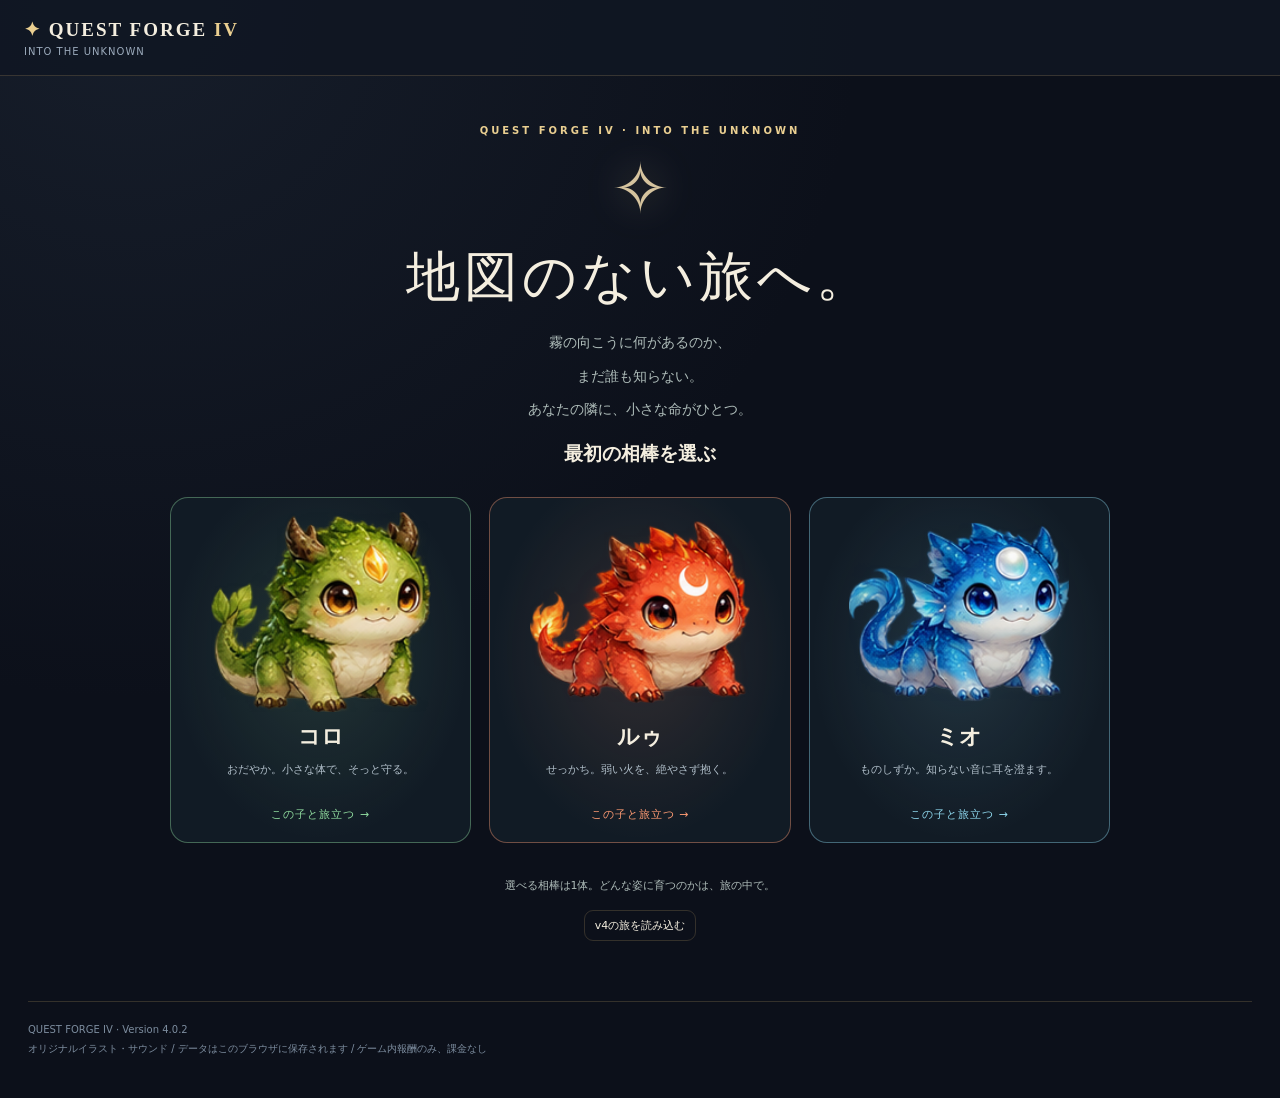
==== docs/index.html @ 68863f5b "Limit enemy attacks to task timeouts and clarify battle rule" ====
<!doctype html><html lang="ja"><head><meta charset="utf-8"><meta name="viewport" content="width=device-width,initial-scale=1"><meta name="description" content="現実の5分を冒険に変える。仲間を育て、課題達成で攻撃し、ダンジョンを攻略する集中RPG。"><title>QUEST FORGE IV｜5分を、冒険に。</title><link rel="stylesheet" href="style.css?v=98ced094277d"></head><body><header><div class="brand"><em>✦</em> QUEST FORGE <em>IV</em><span class="version">INTO THE UNKNOWN</span></div><div class="wallet" id="wallet" aria-label="所持品"></div></header><main><div class="topbar"><nav id="nav" aria-label="メインメニュー"></nav><div id="sound" class="sound"></div></div><div id="app"></div><footer>QUEST FORGE IV · Version 4.0.2<br>オリジナルイラスト・サウンド / データはこのブラウザに保存されます / ゲーム内報酬のみ、課金なし</footer></main><div class="toast" id="toast" role="status" hidden></div><script>const ASSETS={"collection0": "assets/collection-a-alpha.png", "collection1": "assets/collection-b-alpha.png", "sheets": {"forest-guardian.png": {"url": "assets/forest-guardian.png", "width": 1536, "height": 1024}, "world-rooms.png": {"url": "assets/world-rooms.png", "width": 1536, "height": 1024}, "glacier-guardian.png": {"url": "assets/glacier-guardian.png", "width": 1536, "height": 1024}, "collection-b-alpha.png": {"url": "assets/collection-b-alpha.png", "width": 1254, "height": 1254}, "rare-0.png": {"url": "assets/rare-0.png", "width": 1086, "height": 1448}, "rare-1.png": {"url": "assets/rare-1.png", "width": 1086, "height": 1448}, "elite-1.png": {"url": "assets/elite-1.png", "width": 1086, "height": 1448}, "elite-0.png": {"url": "assets/elite-0.png", "width": 1086, "height": 1448}, "dungeon-backgrounds.png": {"url": "assets/dungeon-backgrounds.png", "width": 2048, "height": 768}, "collection-a-alpha.png": {"url": "assets/collection-a-alpha.png", "width": 1254, "height": 1254}, "collection-a.png": {"url": "assets/collection-a.png", "width": 1254, "height": 1254}, "collection-b.png": {"url": "assets/collection-b.png", "width": 1254, "height": 1254}, "common-0.png": {"url": "assets/common-0.png", "width": 1086, "height": 1448}, "common-1.png": {"url": "assets/common-1.png", "width": 1086, "height": 1448}, "common-2.png": {"url": "assets/common-2.png", "width": 1086, "height": 1448}, "companions.png": {"url": "assets/companions.png", "width": 1619, "height": 972}, "volcano-guardian.png": {"url": "assets/volcano-guardian.png", "width": 1536, "height": 1024}}};</script><script src="catalog.js?v=970878e5e327"></script><script src="engine.js?v=ce1009db366e"></script><script src="art.js?v=782ce0d9a238"></script><script src="sound.js?v=49ab6289c2ab"></script><script src="app.js?v=afa69328df6d"></script></body></html>
---- docs/style.css ----
:root{--bg:#0c101a;--panel:#171e2b;--line:#c5a56b38;--gold:#eacf91;--muted:#9baabb;--text:#f4eedf;--teal:#a7d7c8;--danger:#f3978b}*{box-sizing:border-box}body{margin:0;background:radial-gradient(ellipse at 10% 0,#26324366,transparent 45%),#0c101a;color:var(--text);font-family:system-ui,-apple-system,'Hiragino Kaku Gothic ProN',sans-serif;font-size:14px}button,input,select{font:inherit}button{cursor:pointer;color:inherit;border:1px solid var(--line);background:#1b2534;padding:11px 16px;border-radius:9px;transition:background .15s,transform .15s}button:hover:not(:disabled){background:#303c4e;transform:translateY(-1px)}button:focus-visible,input:focus-visible{outline:2px solid var(--gold);outline-offset:3px}button:disabled{cursor:not-allowed;opacity:.4}a{color:var(--gold)}header{padding:18px max(24px,calc((100vw - 1280px)/2));border-bottom:1px solid var(--line);display:flex;justify-content:space-between;gap:16px;align-items:center;background:#101623e8}.brand{font-family:Georgia,serif;letter-spacing:2px;font-size:21px;font-weight:bold;white-space:nowrap}.brand em{font-style:normal;color:var(--gold)}.version{font:10px system-ui;color:var(--muted);letter-spacing:1px;display:block;margin-top:5px}.wallet{display:flex;gap:16px;font-size:12px;flex-wrap:wrap}.wallet b{color:var(--gold);font-size:17px;margin-left:5px}main{max-width:1280px;margin:auto;padding:25px 28px 40px}.topbar{display:flex;justify-content:space-between;gap:12px;align-items:center;margin-bottom:26px}nav{display:flex;gap:6px}nav button{background:transparent;border-color:transparent;font-size:13px;padding:10px 15px}.active-tab{color:var(--gold);background:#d8b57015;border-color:var(--line)}.sound{display:flex;gap:12px;align-items:center;font-size:11px;color:var(--muted);flex-wrap:wrap}.sound label{display:flex;gap:4px;align-items:center}.sound input{accent-color:var(--gold)}.sound button{padding:6px 9px;font-size:11px}.eyebrow{color:var(--gold);font-size:10px;letter-spacing:3px;font-weight:600;text-transform:uppercase}h1{font-family:Georgia,'Hiragino Mincho ProN',serif;font-size:38px;line-height:1.3;margin:10px 0 14px;letter-spacing:1px}h2{font-size:19px;margin:0 0 14px}h3{font-size:15px;margin:8px 0}p{line-height:1.85;color:var(--muted)}.lead{margin-bottom:28px}.grid{display:grid;grid-template-columns:minmax(0,1.3fr) minmax(320px,1fr);gap:24px}.panel{padding:24px;border:1px solid var(--line);background:linear-gradient(135deg,#1b2432dd,#111925);border-radius:14px;box-shadow:0 12px 35px #0002}.row{display:flex;justify-content:space-between;align-items:center;gap:10px}.small{font-size:11px;color:var(--muted);line-height:1.8}.primary{background:linear-gradient(160deg,#f7e0a6,#be9453);color:#302316;font-weight:700;border:1px solid #f9dfa1;box-shadow:0 3px 0 #72532d}.primary:hover:not(:disabled){background:linear-gradient(160deg,#fff0c5,#cba35f)}.wide{width:100%}.subtle{background:transparent;font-size:11px;padding:7px 10px}.section{margin-top:22px}.tag{display:inline-block;color:var(--gold);font-size:10px;border:1px solid #d1b16f66;padding:4px 7px;border-radius:5px}.dungeon-card{height:190px;text-align:left;position:relative;overflow:hidden;background:#132825;border:1px solid var(--line);border-radius:10px;margin-bottom:10px;display:block;width:100%;padding:0}.dungeon-card .backdrop{position:absolute;inset:0;background-size:cover;background-position:50% 52%;transition:transform .5s}.dungeon-card:hover .backdrop{transform:scale(1.04)}.dungeon-card:after{content:'';position:absolute;inset:0;background:linear-gradient(90deg,#091321eb,transparent 95%)}.dungeon-card .details{position:relative;z-index:1;padding:20px;display:block}.dungeon-card strong{display:block;font-family:Georgia,'Hiragino Mincho ProN',serif;font-size:26px;letter-spacing:2px;margin:10px 0}.dungeon-card.selected{border:1px solid var(--gold);box-shadow:0 0 0 2px #ddbd6930}.dungeon-card.locked .backdrop{filter:grayscale(.9);opacity:.5}.task-list{display:grid;gap:8px}.task-row{display:flex;align-items:center;gap:10px}.task-row .num{font-size:12px;color:var(--gold);width:26px;font-variant-numeric:tabular-nums}.task-row.done{opacity:.5}.task-row.next .num{font-weight:bold}.task-row input{width:100%;border:1px solid #4a566343;background:#0e1622;color:var(--text);padding:11px;border-radius:7px;font-size:12px}.task-row input:focus{outline:1px solid var(--gold)}.task-row.next input{border-color:#eacf9177}.progress-track{display:flex;gap:4px;margin:14px 0}.progress-track i{height:4px;background:#273344;flex:1;border-radius:4px}.progress-track .past{background:var(--gold)}.progress-track .current{background:#b9e5d4}.team-cards{display:grid;grid-template-columns:repeat(3,minmax(0,1fr));gap:9px}.creature-card{position:relative;overflow:hidden;background:radial-gradient(ellipse at 50% 20%,var(--c,#b7d4c4) -130%,#15202e 75%);border:1px solid var(--line);padding:10px;border-radius:10px;text-align:center;min-width:0}.creature-card.evolved{border-color:#eacf9199;box-shadow:inset 0 0 22px #eacf9115}.creature-card svg{width:100%;height:105px;filter:drop-shadow(0 7px 5px #0006)}.creature-card b{display:block;font-size:11px}.creature-card .stars{font-size:9px;letter-spacing:2px;color:var(--gold);margin:5px 0}.creature-card .small{font-size:10px}.creature-card .element{position:absolute;top:7px;left:7px;color:var(--c);font-size:10px}.creature-card .level{position:absolute;right:7px;top:7px;font-size:10px;color:var(--gold)}.creature-card.leader:after{content:'LEADER';position:absolute;bottom:0;left:0;right:0;color:#192119;background:var(--gold);font-size:8px;letter-spacing:2px}.creature-card.leader{padding-bottom:21px}.team-grid{display:grid;grid-template-columns:repeat(3,1fr);gap:16px}.team-grid .creature-card svg{height:160px}.team-grid button{font-size:11px;padding:8px}.team-grid .actions{display:flex;justify-content:center;gap:6px;flex-wrap:wrap;margin-top:12px}.bar{height:9px;background:#080f1b;border-radius:10px;overflow:hidden;margin-top:8px}.fill{height:100%;background:linear-gradient(90deg,#8cbda9,#d8edbd);transition:width .5s}.fill.enemy{background:linear-gradient(90deg,#d18173,#f2be9b)}.fill.gold{background:linear-gradient(90deg,#b88c4e,#f6dda1)}.arena{position:relative;min-height:440px;background:#11232b;border:1px solid var(--line);border-radius:14px;overflow:hidden}.battle-image{position:absolute;inset:0;background-size:cover;background-position:center;animation:breathe 7s ease-in-out infinite alternate;transform:scale(1.02)}.arena:after{content:'';pointer-events:none;position:absolute;inset:0;background:linear-gradient(#09111bd9,transparent 35%,transparent 65%,#0a111dec)}.enemy-hud{position:absolute;left:23px;right:23px;top:22px;z-index:1;text-shadow:0 2px 5px black}.enemy-hud .name{font-size:20px;font-family:Georgia,'Hiragino Mincho ProN',serif;letter-spacing:1px}.floor-tag{position:absolute;bottom:18px;left:23px;z-index:2;letter-spacing:3px;color:var(--gold);font-size:11px}.fireflies{position:absolute;inset:20% 0;z-index:1;pointer-events:none;background:radial-gradient(circle at 25% 50%,#ffeab6bb 0 2px,transparent 3px),radial-gradient(circle at 70% 20%,#d7f5d688 0 2px,transparent 3px),radial-gradient(circle at 80% 80%,#f2dc9d88 0 1px,transparent 2px);animation:drift 6s ease-in-out infinite alternate}.hp-box{margin:16px 0}.skills{display:grid;grid-template-columns:repeat(3,1fr);gap:9px;margin-top:15px}.skill-btn{padding:10px 6px;font-size:10px;line-height:1.8}.skill-btn.armed{border-color:var(--gold);background:#e4bd5822;box-shadow:0 0 14px #e4bd5812}.task-panel{text-align:center;display:flex;flex-direction:column;justify-content:center;min-height:440px}.task-title{font-size:23px;font-weight:bold;color:var(--text);min-height:72px;line-height:1.6;overflow-wrap:anywhere}.timer{font:64px Georgia,serif;font-variant-numeric:tabular-nums;letter-spacing:2px;margin:17px 0 8px;color:#fff1cb}.timer.urgent{color:var(--danger)}.damage-preview{color:var(--gold);font-size:24px;font-family:Georgia,serif}.log{font-size:11px;color:var(--muted);line-height:2;max-height:140px;overflow:auto}.battle-top{margin-bottom:20px}.status-note{color:var(--teal);font-size:12px;min-height:22px;line-height:1.8}.result{max-width:750px;margin:20px auto;text-align:center}.result-icon{font-size:80px;color:var(--gold);margin:25px}.loot-grid{display:flex;gap:10px;justify-content:center;flex-wrap:wrap;margin:24px 0}.loot{background:#0f1724;border:1px solid var(--line);padding:15px 22px;border-radius:10px;font-size:12px}.loot b{display:block;color:var(--gold);font-size:24px;margin-bottom:6px}.gacha{max-width:760px;margin:auto;text-align:center}.summon-orb{height:190px;display:grid;place-items:center;position:relative;margin:25px}.summon-orb .orb{font-size:100px;color:var(--gold);filter:drop-shadow(0 0 35px #e2bb6388);animation:float 3s ease-in-out infinite}.summon-orb:before{content:'';position:absolute;width:180px;height:180px;border-radius:50%;border:1px solid #d9bd6d55;box-shadow:0 0 50px #d9bd6d19,inset 0 0 40px #d9bd6d19}.rates{display:grid;grid-template-columns:repeat(3,1fr);gap:12px;margin-top:24px}.rate{background:#101827;padding:15px;border:1px solid var(--line);border-radius:9px}.rate b{display:block;color:var(--gold);font-size:22px}.toast{position:fixed;bottom:25px;left:50%;transform:translateX(-50%);max-width:90%;padding:13px 21px;background:#e9d19b;color:#282214;border-radius:10px;z-index:1001;box-shadow:0 10px 40px #0006;font-size:12px}.overlay{position:fixed;inset:0;z-index:100;background:#050a13b8;display:grid;place-items:center;padding:20px;backdrop-filter:blur(6px)}.cutin{max-width:680px;width:100%;text-align:center;position:relative}.cutin .hit{font:700 clamp(34px,7vw,70px) Georgia,serif;color:var(--gold);text-shadow:0 0 40px #ffce5f66}.cutin .portrait{width:170px;margin:auto;animation:arrival .3s ease-out}.cutin .portrait svg{width:100%;height:150px}.cutin .caption{color:var(--gold);letter-spacing:4px;font-size:12px}.cutin .flash{animation:arrival .25s ease-out}.cutin .shards{position:absolute;inset:-100px;pointer-events:none;background:repeating-conic-gradient(from 15deg,transparent 0 12deg,#d9b16c08 12deg 14deg,transparent 14deg 24deg);animation:spin 12s linear infinite;z-index:-1}.cutin .skip{margin-top:25px;font-size:11px}.modal{padding:30px;max-width:760px;width:100%;max-height:90vh;overflow:auto;background:#182232;border:1px solid var(--line);border-radius:14px}.modal .creature-card{max-width:250px;margin:15px auto}.modal .creature-card svg{height:190px}.modal textarea{width:100%;height:180px;background:#0d1622;color:#e1e5e6;border:1px solid var(--line);margin:15px 0;padding:12px}.help-grid{display:grid;grid-template-columns:1fr 1fr;gap:18px}.export-area{margin-top:26px;padding-top:20px;border-top:1px solid var(--line)}footer{border-top:1px solid var(--line);margin-top:35px;padding-top:18px;color:#7d8d9f;font-size:10px;line-height:1.9}.danger-outline{box-shadow:inset 0 0 45px #d6605830}.battle-layout{align-items:start}.task-count{font-size:12px;color:var(--muted)}@keyframes breathe{to{transform:scale(1.07) translateY(-3px)}}@keyframes float{50%{transform:translateY(-12px)}}@keyframes drift{to{transform:translateY(-25px);opacity:.4}}@keyframes arrival{from{opacity:0;transform:scale(.8) translateY(12px)}to{opacity:1;transform:scale(1)}}@keyframes spin{to{transform:rotate(360deg)}}@media(min-width:1000px){.arena{min-height:440px}.battle-layout{grid-template-columns:1.45fr 1fr}}@media(max-width:900px){.grid{grid-template-columns:1fr}.topbar{align-items:flex-start;flex-direction:column}.team-grid{grid-template-columns:repeat(2,1fr)}.arena{min-height:360px}.task-panel{min-height:350px}}@media(max-width:520px){header{padding:16px;align-items:flex-start}.brand{font-size:16px}.wallet{gap:8px;font-size:9px;justify-content:flex-end}.wallet b{font-size:14px}.version{font-size:8px}main{padding:18px 14px}h1{font-size:29px}nav{width:100%;gap:0}nav button{padding:9px 11px;font-size:12px}.panel{padding:18px}.creature-card{padding:8px}.creature-card svg{height:85px}.arena{min-height:300px}.enemy-hud .name{font-size:17px}.team-grid{gap:10px}.team-grid .creature-card svg{height:120px}.timer{font-size:60px}.help-grid{grid-template-columns:1fr}.rates{gap:6px}.rate{padding:10px}.skill-btn{font-size:9px}.sound{gap:10px}.dungeon-card{height:160px}}@media(prefers-reduced-motion:reduce){*,*:before,*:after{animation:none!important;transition:none!important}}
/* Chapter III: illustrated collection and dedicated vertical battle screen */
.monster-art{display:block;width:100%;aspect-ratio:1;background-size:600% 600%;background-repeat:no-repeat;flex-shrink:0;border-radius:6px}.portrait-button{padding:0;background:none!important;border:0;width:100%;text-align:inherit;min-width:0}.creature-card .monster-art{margin:6px auto 3px;max-width:210px}.creature-card{background:linear-gradient(155deg,#1e2a3b,#101827);border:1px solid #846b424d}.home-team{grid-template-columns:repeat(5,minmax(0,1fr));gap:6px}.home-team .creature-card{padding:5px}.home-team .creature-card b{font-size:9px;min-height:24px}.home-team .creature-card .small{font-size:8px}.home-team .element,.home-team .level{font-size:8px;position:static;display:inline-block}.home-team .monster-art{margin-top:0}.gift-banner{margin:20px 0;padding:15px 18px;background:linear-gradient(100deg,#e7c07133,#4d365a44);border:1px solid #e7c07166;border-radius:10px;color:#f2d9a1;font-size:12px}.region-select{display:flex;gap:5px;flex-wrap:wrap}.region-select button{font-size:11px;padding:7px 10px}.chosen{border-color:var(--gold)!important;background:#d6b26425!important;color:var(--gold)}.region-banner{position:relative;height:150px;border-radius:10px;overflow:hidden;margin-top:16px;display:flex;align-items:flex-end;padding:18px;isolation:isolate}.region-banner>div:not(.scene-background){position:relative;z-index:1}.region-banner:after{content:'';position:absolute;inset:0;background:linear-gradient(transparent,#061020dc);z-index:0}.scene-background{position:absolute;inset:0;background-image:var(--dungeon-image);background-size:auto 300%;background-position:50% calc(var(--scene)*50%);background-repeat:no-repeat}.region-banner h2{font-size:25px;margin-top:8px}.box-grid{display:grid;grid-template-columns:repeat(4,minmax(0,1fr));gap:16px}.box-card{padding:10px;border:1px solid var(--line);border-radius:12px;background:#141e2d;text-align:center}.box-card.not-owned{opacity:.65}.box-card .actions{display:flex;gap:6px;justify-content:center;margin-top:10px}.box-card .actions button{font-size:10px;padding:7px 9px}.xp-track{height:4px;background:#29394b;border-radius:4px;margin:10px 0 4px;overflow:hidden}.xp-track i{height:100%;display:block;background:#9be3cf}.stat-three{display:flex;justify-content:center;gap:12px;margin:18px 0}.stat-three span{color:var(--muted);font-size:11px;text-align:center;background:#0e1724;border-radius:8px;padding:10px;flex:1}.stat-three b{display:block;color:var(--gold);font-size:20px;margin-top:5px}.evo-tree{display:grid;grid-template-columns:repeat(3,minmax(0,1fr));gap:8px}.evo-tree button{padding:5px;min-width:0;border-color:var(--line);background:#101827}.evo-tree span:not(.monster-art),.evo-tree small{display:block;font-size:10px;line-height:1.6;margin:6px}.evo-tree small{font-size:9px;color:var(--muted)}.material-grid{display:grid;grid-template-columns:repeat(3,1fr);gap:12px}.material-chip{display:flex;align-items:center;gap:12px;padding:14px;text-align:left;background:#162232}.material-chip>b{font-size:30px;text-shadow:0 0 14px currentColor}.material-chip span{font-size:12px}.material-chip small{display:block;color:var(--muted);margin-top:6px}.material-chip.missing{border-color:#d07a6f66}.material-chip.missing small{color:#f3b7a4}.material-recipe{display:flex;gap:8px;flex-wrap:wrap}.material-recipe .material-chip{padding:10px}.material-recipe .material-chip>b{font-size:22px}.evo-target{display:flex;align-items:center;gap:14px;width:100%;text-align:left;margin-bottom:9px}.evo-target .monster-art{width:65px}.evo-target span:not(.monster-art){font-size:12px}.evo-target small{display:block;color:var(--muted);margin-top:5px;line-height:1.6}.evolution-comparison{display:grid;grid-template-columns:1fr 25px 1fr;align-items:center;gap:5px}.evolution-comparison small{display:block;text-align:center;color:var(--gold)}.reward-eggs{display:grid;grid-template-columns:repeat(3,1fr);gap:8px;margin:20px 0}.reward-eggs>button{padding:0;background:none;border:0}.reward-eggs>button>small{color:var(--gold)}.summon-showcase{display:grid;grid-template-columns:repeat(3,1fr);margin:20px 0}.summon-showcase small{font-size:10px;color:var(--gold)}.gacha-list{display:grid;grid-template-columns:1fr 1fr;gap:8px;text-align:left}.gacha-list button{display:flex;align-items:center;gap:9px;min-width:0;padding:8px}.gacha-list .monster-art{width:64px}.gacha-list span:not(.monster-art){font-size:11px}.gacha-list small{display:block;color:var(--muted);margin-top:5px}.summon-orb.gold{filter:drop-shadow(0 0 30px gold)}.summon-orb.rainbow{filter:drop-shadow(0 0 25px #b5a4ff) drop-shadow(0 0 35px #ffe9ae)}.cutin .creature-card .monster-art{max-width:200px}
.in-dungeon{background:#070a0f;overflow:hidden}.in-dungeon header,.in-dungeon .topbar,.in-dungeon footer{display:none}.in-dungeon main{padding:0;max-width:560px;height:100dvh;margin:auto}.dungeon-screen{height:100dvh;min-height:560px;display:grid;grid-template-rows:36px minmax(180px,1fr) 90px 32px 220px;background:#101827;box-shadow:0 0 80px #0008;overflow:hidden}.dungeon-top{display:flex;justify-content:space-between;align-items:center;gap:10px;padding:3px 12px;background:linear-gradient(#453622,#211b17);border-bottom:2px solid #9e804c;color:#f4d897;font-size:11px;letter-spacing:.5px}.dungeon-top button{padding:3px 8px;border:0;background:none;font-size:17px}.dungeon-top b{font-size:10px;white-space:nowrap}.enemy-scene{position:relative;overflow:hidden;isolation:isolate;background:#0d1921}.enemy-scene:after{content:'';position:absolute;inset:0;background:linear-gradient(#06111bc9,transparent 35%,transparent 70%,#07101aca);pointer-events:none;z-index:1}.enemy-scene .scene-background{filter:brightness(.72)}.enemy-info{position:absolute;top:10px;left:14px;right:14px;z-index:3;text-shadow:0 2px 5px #000}.enemy-info>span{font-size:13px;font-weight:bold;display:flex;justify-content:space-between;align-items:center}.enemy-info small{font-size:9px;color:#e5d8c2}.enemy-info>small{display:block;text-align:right;margin-top:3px}.enemy-hp{height:6px;background:#0a1018;border:1px solid #c79e6766;border-radius:10px;overflow:hidden;margin-top:6px}.enemy-hp i{height:100%;background:linear-gradient(90deg,#d78986,#ffd09c);display:block;transition:width .25s}.enemy-sprite{position:absolute;inset:32px 0 24px;display:flex;align-items:center;justify-content:center;z-index:2;pointer-events:none;animation:monster-breathe 3s ease-in-out infinite}.enemy-sprite .monster-art{height:100%;width:auto;max-height:350px;aspect-ratio:1;mix-blend-mode:screen;filter:drop-shadow(0 9px 5px #0006);border-radius:0}.enemy-turn{position:absolute;bottom:8px;left:14px;right:14px;color:#f0d3a0;font-size:10px;z-index:3;display:flex;align-items:center;gap:7px;text-shadow:0 2px 5px #000}.enemy-turn strong{font-size:18px;color:#fff1c8}.enemy-turn span{margin-left:auto;color:#edb0a0}.battle-party{display:grid;grid-template-columns:repeat(5,minmax(0,1fr));gap:4px;background:linear-gradient(#544328,#27221b);padding:4px 6px;border-top:2px solid #b49860;border-bottom:1px solid #b49860}.party-slot{position:relative;padding:0;overflow:hidden;border:1px solid var(--c,#786b5a);border-radius:4px;background:#101827;min-width:0;display:flex;align-items:center;justify-content:center}.party-slot .monster-art{height:100%;width:100%;max-height:86px}.party-slot small{position:absolute;top:2px;left:3px;font-size:8px;color:var(--c);text-shadow:0 1px 3px #000;z-index:2}.party-slot>span:not(.monster-art){position:absolute;bottom:0;left:0;right:0;background:#07131cce;font-size:8px;line-height:1.7;color:#f0db9f}.party-slot.armed{box-shadow:inset 0 0 15px #fff1a9;border:2px solid #fff1a9}.party-slot:disabled{opacity:.6}.party-slot.empty{background:#171e28;color:#596371;font-size:24px}.battle-hp{display:flex;gap:7px;align-items:center;background:#171c25;padding:3px 10px}.hp-heart{font-size:22px;color:#f29cb9;filter:drop-shadow(0 0 3px #d676a388)}.party-hp-track{height:21px;position:relative;border:1px solid #cc8fa4;border-radius:10px;background:#1f1222;flex:1;overflow:hidden}.party-hp-track i{display:block;height:100%;background:linear-gradient(#f7b1ca,#b64a82);transition:width .3s}.party-hp-track span{position:absolute;inset:0;text-align:center;font-size:12px;line-height:19px;color:white;font-weight:bold;text-shadow:0 1px 3px #371029}.battle-controls{padding:10px 16px 8px;background:repeating-linear-gradient(45deg,#172638,#172638 35px,#1a2b3e 35px,#1a2b3e 70px);border-top:2px solid #8b794e;display:flex;flex-direction:column;justify-content:space-between}.quest-label{display:flex;justify-content:space-between;gap:10px;color:#ead09a;font-size:10px}.quest-label span{color:#a5b9ca;font-size:9px}.battle-task{font-size:16px;font-weight:bold;color:#fff4dc;white-space:nowrap;overflow:hidden;text-overflow:ellipsis;margin-top:4px}.timer-row{display:flex;justify-content:center;align-items:center;gap:28px}.battle-controls .timer{font-family:Georgia,serif;font-size:48px;margin:0;line-height:1.2;color:#ffe8ae}.battle-controls .timer.urgent{color:#ff9c8b}.attack-preview{font-size:9px;color:#a4bdcc;text-align:center}.attack-preview strong{display:block;font:23px Georgia,serif;color:#fff1cb;margin-top:3px}.time-track{height:4px;overflow:hidden;border-radius:3px;background:#070e16;margin-bottom:6px}.time-track i{display:block;height:100%;background:linear-gradient(90deg,#91d9c8,#f3d08b)}.complete-button{width:100%;font-size:17px;padding:10px;letter-spacing:1px;box-shadow:0 3px #77572e}.battle-note{text-align:center;font-size:9px;color:#abbed0;margin-top:6px;min-height:12px}.battle-fx{position:absolute;inset:0;z-index:5;pointer-events:none;display:flex;align-items:center;justify-content:center}.damage-pop,.total-pop{position:absolute;font:900 45px Georgia,serif;text-shadow:0 3px #35132c,0 0 22px #fddd8b88;animation:damage-rise .8s ease-out both}.damage-pop small,.total-pop small{display:block;text-align:center;font:12px system-ui;color:#fff2cc;letter-spacing:1px;white-space:nowrap}.total-pop{font-size:55px;color:#ffe79f}.projectile{position:absolute;left:50%;bottom:0;width:12px;height:90px;border-radius:50%;background:var(--c);box-shadow:0 0 20px var(--c);animation:projectile .3s ease-out forwards;transform:rotate(-12deg)}@keyframes projectile{to{transform:translate(-15px,-200px) rotate(-12deg);opacity:0}}@keyframes damage-rise{0%{opacity:0;transform:translateY(20px) scale(.7)}20%{opacity:1;transform:translateY(0) scale(1.15)}100%{opacity:.8;transform:translateY(-25px) scale(1)}}@keyframes monster-breathe{50%{transform:translateY(-4px)}}@media(min-width:700px){.dungeon-screen{grid-template-rows:40px minmax(200px,1fr) 105px 35px 240px}.battle-controls{padding:12px 24px}.battle-controls .timer{font-size:56px}.battle-task{font-size:20px}.party-slot .monster-art{max-height:100px}}@media(max-width:700px){.box-grid{grid-template-columns:repeat(2,minmax(0,1fr));gap:10px}.material-grid{grid-template-columns:1fr 1fr}.home-team{grid-template-columns:repeat(5,minmax(0,1fr))}.home-team .creature-card b{font-size:8px}.home-team .creature-card .small{display:none}.evo-tree span:not(.monster-art){font-size:8px}.stat-three b{font-size:17px}.gacha-list{grid-template-columns:1fr}.material-chip{padding:10px;gap:7px}.material-chip span{font-size:11px}.summon-showcase small{font-size:8px}}@media(max-height:650px){.dungeon-screen{grid-template-rows:32px minmax(140px,1fr) 73px 28px 192px;min-height:500px}.battle-controls .timer{font-size:40px}.battle-controls{padding:7px 12px}.battle-task{font-size:14px}.complete-button{font-size:15px;padding:8px}.party-slot .monster-art{max-height:70px}}

:root{--dungeon-image:url('assets/dungeon-backgrounds.png')}

.enemy-sprite .monster-art{mix-blend-mode:normal}
svg.monster-art{overflow:hidden;background:none!important}.creature-card svg.monster-art{height:auto;aspect-ratio:1;margin:6px auto 3px;filter:none}.party-slot svg.monster-art{height:100%;width:100%;margin:0}.enemy-sprite svg.monster-art{height:100%;width:75%;max-width:340px;aspect-ratio:auto;filter:drop-shadow(0 8px 5px #0005)}.evo-tree svg.monster-art{height:auto}.summon-showcase svg.monster-art{height:auto}.cutin .monster-art{height:220px}.evolution-comparison svg.monster-art{height:auto}
/* IV — an unwritten atlas. */
:root{--dungeon-image:url('assets/world-rooms.png')}
.scene-background{background-size:200% 400%;background-position:var(--room-x) var(--room-y)}
.brand{font-size:19px}.choosing .topbar,.choosing #wallet{display:none}.prologue{max-width:940px;text-align:center;margin:24px auto 60px}.prologue h1{font-size:clamp(32px,5vw,54px);font-weight:500;letter-spacing:4px}.prologue>p{line-height:2.4;color:#aebcb9}.sigil{font:70px Georgia;color:#d5c39e;text-shadow:0 0 40px #d5c39e77;margin:12px}.starter-grid{display:grid;grid-template-columns:repeat(3,1fr);gap:18px;margin:30px 0}.starter-card{padding:14px 8px 20px;background:radial-gradient(ellipse at 50% 45%,color-mix(in srgb,var(--c) 13%,transparent),transparent 70%),#111b25;border-color:color-mix(in srgb,var(--c) 40%,transparent);border-radius:18px}.starter-card .monster-art{height:200px;max-width:220px;margin:auto}.starter-card b{display:block;font-size:22px;margin:10px}.starter-card small{display:block;font-size:11px;color:#b1bfca;min-height:30px}.starter-card>span{display:block;font-size:11px;color:var(--c);margin-top:15px;letter-spacing:1px}.starter-card:hover{box-shadow:0 0 35px color-mix(in srgb,var(--c) 12%,transparent)}
.world-heading{display:flex;justify-content:space-between;gap:20px;align-items:center;margin:20px 0 30px}.world-heading h1{font-size:clamp(23px,3.2vw,37px);font-weight:500}.world-heading button{flex-shrink:0}.world-heading button small{margin-left:10px}.world-grid{display:grid;grid-template-columns:minmax(0,1.5fr) minmax(290px,1fr);gap:26px}.atlas{border:1px solid #61737155;border-radius:18px;overflow:hidden;background:#182328;box-shadow:0 20px 80px #0006}.map-region{height:500px;position:relative;isolation:isolate;overflow:hidden;border-bottom:1px solid #c5a56b44}.map-terrain{position:absolute;inset:0;background-image:linear-gradient(#08151bc9,#121f1e9e),var(--dungeon-image);background-size:100% 100%,200% 400%;background-position:0 0,var(--room-x) var(--room-y);filter:saturate(.65);opacity:.8;z-index:-2}.map-terrain.veiled{background-image:radial-gradient(ellipse at 15% 80%,#58696366,transparent 60%),repeating-radial-gradient(ellipse at 20% 30%,#44545511 0 2px,transparent 3px 20px);background-size:auto;background-position:0 0}.map-region:after{content:'';position:absolute;inset:0;background:radial-gradient(ellipse at 40% 60%,transparent,#0b141777);pointer-events:none;z-index:-1}.map-title{position:absolute;top:24px;left:26px;z-index:4}.map-title h2{font-size:23px;letter-spacing:3px;font-weight:500}.map-roads{position:absolute;inset:0;width:100%;height:100%;z-index:2;pointer-events:none}.map-roads path{fill:none;stroke:#aaa78a;stroke-width:.5;stroke-dasharray:1 1;opacity:.6}.map-roads .walked{stroke:#e0c489;stroke-width:.6;opacity:1;stroke-dasharray:none}.map-node{position:absolute;transform:translate(-50%,-50%);z-index:3;background:transparent!important;border:0;padding:0;overflow:visible;width:100px}.map-node:hover:not(:disabled){transform:translate(-50%,-50%) scale(1.06)}.map-node i{font-style:normal;display:flex;width:42px;height:42px;border:1px solid #b1ad8c;border-radius:50%;align-items:center;justify-content:center;margin:0 auto 7px;background:#142329;font:25px Georgia;box-shadow:0 4px 20px #0008}.map-node span{display:block;white-space:nowrap;font-size:10px;color:#e0ddca;text-shadow:0 2px 3px #000,0 0 8px #000;background:#102026b8;border-radius:5px;padding:4px 3px}.map-node.cleared i{background:#7e7351;color:#fff0bd}.map-node.frontier i{box-shadow:0 0 0 5px #dab8730a,0 0 0 10px #dab87308,0 0 30px #eacf9133;animation:frontier-pulse 3s ease-in-out infinite}.map-node.selected i{outline:2px solid #eacf91;outline-offset:4px}.map-cloud{position:absolute;inset:0;z-index:1;pointer-events:none;background:linear-gradient(to bottom,#18282e 0%,#26363cfa calc(100% - var(--opened)),#536263bb calc(115% - var(--opened)),transparent 90%);filter:blur(10px);transform:scale(1.05)}.unwritten{text-align:center;padding:45px 20px;color:#8e9c9d;font-size:12px;background:radial-gradient(ellipse at 50% 0,#40525455,transparent 80%)}.fog-symbol{font:45px Georgia;margin-bottom:12px;opacity:.35}.world-aside{align-self:start;position:sticky;top:20px}.departure h2{font-size:26px;margin:14px 0}.unknown-view{height:145px;border:1px solid #a0b4ae22;margin-top:20px;border-radius:10px;display:flex;flex-direction:column;align-items:center;justify-content:center;background:radial-gradient(ellipse,#56706c44,transparent),repeating-radial-gradient(ellipse at 30% 70%,#637a6811 0 2px,transparent 3px 18px)}.unknown-view>span{font:45px Georgia;color:#b9c8bf}.unknown-view small{font-size:10px;color:#99aaa7;margin-top:15px}.awakening-ready{color:#f4deb0;border-color:#dfbe75;background:linear-gradient(100deg,#77614266,#43324666);padding:15px;animation:frontier-pulse 4s infinite}.route-link{display:block;margin:8px 0;width:100%;text-align:left}.unseen-note{text-align:center;color:#72827f;line-height:2;font-size:12px;margin:40px}.bonded{border-color:#d6be7e88}.box-card .creature-card b{font-size:12px}.creature-card{border-radius:12px;background:radial-gradient(ellipse at 50% 70%,color-mix(in srgb,var(--c) 12%,transparent),transparent 70%),linear-gradient(150deg,#263344,#101827)}.box-card .monster-art{height:180px}.fragment{margin:28px 0;padding:25px;border-top:1px solid #d3bc7855;border-bottom:1px solid #d3bc7855;background:linear-gradient(90deg,transparent,#76624415,transparent)}.fragment>span{font-size:9px;letter-spacing:3px;color:#a2987c}.fragment p{font-family:serif;font-size:18px;letter-spacing:2px;line-height:1.9}.journal-fragment{border-bottom:1px solid var(--line);padding:20px 0}.journal-fragment small{color:#aab6b3}.journal-fragment p{font-family:serif;font-size:17px;letter-spacing:1px}.scene-atmosphere{position:absolute;inset:0;background:radial-gradient(ellipse at 50% 50%,transparent 15%,#030a1355 100%);pointer-events:none}.boss-scene .scene-atmosphere{box-shadow:inset 0 0 90px #962b3633}.enemy-hp i,.party-hp-track i{transition:width .6s cubic-bezier(.22,.61,.36,1)}.enemy-sprite{transition:opacity .4s,filter .2s}.enemy-sprite.taking-hit{animation:enemy-impact .24s!important;filter:brightness(1.8) drop-shadow(0 0 12px #fff8)}.enemy-sprite.defeated{animation:enemy-defeat .65s ease-in forwards!important}.actor-strike{animation:actor-strike .45s ease-out!important;box-shadow:0 0 25px var(--c);z-index:5}.element-burst{position:absolute;inset:0;background:radial-gradient(ellipse at center,color-mix(in srgb,var(--c) 40%,transparent),transparent 60%);animation:burst-light .5s forwards}.screen-hurt{animation:screen-hurt .45s!important}.drawn-egg{display:block;width:65px;height:83px;margin:auto;border-radius:50% 50% 46% 46% / 60% 60% 40% 40%;background:radial-gradient(circle at 30% 25%,#fff 0,#dce4ec 15%,#8f9eb4 55%,#394357 100%);box-shadow:inset -8px -10px 15px #0005,0 12px 28px #0006;position:relative;border:1px solid #fff8}.drawn-egg:after{content:'✧';position:absolute;inset:30% 0 0;text-align:center;font:32px Georgia;color:#fff9;text-shadow:0 1px 3px #0005}.drawn-egg.gold{background:radial-gradient(circle at 30% 25%,#fffbe0,#edce73 25%,#bc812a 65%,#65410f)}.drawn-egg.rainbow{background:radial-gradient(circle at 30% 25%,#fff,transparent 45%),conic-gradient(#d399ee,#95dbf6,#b1e2bd,#ffe494,#f3a0a8,#d399ee);box-shadow:0 0 35px #d5aaff88,inset -8px -10px 15px #0003}.egg-drop{animation:egg-bounce .65s both;text-align:center}.egg-drop small{display:block;margin-top:15px;color:#eacf91;font-size:12px;white-space:nowrap}.reward-unopened{padding:20px!important;animation:reward-in .5s both;animation-delay:var(--reveal-delay)}.reward-unopened small{display:block;margin-top:12px}.reward-eggs{grid-template-columns:repeat(auto-fit,minmax(110px,1fr))}.reward-eggs .creature-card{max-width:260px;margin:auto}.sequence-v4{background:#050b12ef;z-index:200}.sequence-v4 .cutin{overflow:hidden;position:relative;max-width:650px;width:100%;padding:40px 20px;text-align:center}.sequence-v4 .caption{letter-spacing:5px;font:11px Georgia;color:#c8bb9b;position:relative;z-index:3}.sequence-v4 .flash{min-height:260px;position:relative;z-index:2}.sequence-v4 .flash h1{font-size:clamp(22px,4vw,34px);font-weight:500;letter-spacing:3px}.sequence-v4 .flash p{color:#adbbb8;line-height:2;font-size:12px}.sequence-v4 .skip{position:relative;z-index:4;margin-top:25px;font-size:10px;color:#9ca7a8}.evolution-aura{position:relative;width:min(70vw,370px);height:330px;margin:15px auto;background:radial-gradient(ellipse,#b8c99622,transparent 65%)}.evolution-aura .monster-art{height:100%;position:relative;z-index:2;filter:drop-shadow(0 0 25px #c4e2ba33)}.evolution-aura.gathering{animation:gather-light 1.8s forwards}.evolution-aura i{position:absolute;top:45%;left:10%;font:30px Georgia;color:#dfc08a;animation:orbit-material 1.7s forwards}.evolution-aura i:nth-of-type(2){left:85%;animation-delay:.2s}.evolution-aura i:nth-of-type(3){top:10%;left:50%;animation-delay:.1s}.awakening-light{width:260px;height:260px;margin:30px auto;border-radius:50%;background:#fffbe9;box-shadow:0 0 100px #eacf91;animation:awakening-flash 1s both}.revealed{animation:form-reveal 1.1s both;background:radial-gradient(ellipse,#c9ac6744,transparent 65%)}.passage-mark{font:90px Georgia;color:#d9c08a;margin:50px auto 20px;animation:form-reveal 1s}.summon-gate{position:relative;width:240px;height:240px;margin:25px auto;display:flex;align-items:center;justify-content:center}.summon-gate>span{font:90px Georgia;color:#e0c590;text-shadow:0 0 40px #d6bd8a66}.gate-ring{position:absolute;inset:10px;border:1px solid #ccb77b88;border-radius:50%;box-shadow:0 0 30px #ac986322,inset 0 0 30px #ac986322;animation:gate-turn 25s linear infinite}.gate-ring:before{content:'✧';position:absolute;top:-14px;left:45%;font-size:25px;background:#17202b}.gate-ring.inner{inset:35px;border-style:dashed;animation-direction:reverse}.summon-gate.active{animation:gather-light 1s forwards}.egg-pedestal{height:270px;position:relative;display:flex;align-items:center;justify-content:center}.egg-pedestal .drawn-egg{width:120px;height:155px;z-index:2;margin:0}.egg-rays{position:absolute;width:280px;height:280px;background:repeating-conic-gradient(#d4bf7344 0deg 5deg,transparent 5deg 30deg);border-radius:50%;filter:blur(5px);animation:gate-turn 9s linear infinite}.egg-rays.rainbow{background:repeating-conic-gradient(#d4a3eb66 0deg 5deg,transparent 5deg 15deg,#9adbc166 15deg 20deg,transparent 20deg 30deg)}.egg-shake{animation:egg-shake .3s infinite alternate}.egg-crack{height:280px;display:flex;align-items:center;justify-content:center;position:relative}.egg-crack .drawn-egg{width:120px;height:155px;animation:egg-break .6s forwards}.egg-crack b{position:absolute;font:180px Georgia;color:#fff5cc;animation:awakening-flash .6s forwards}.summon-reveal{animation:form-reveal .8s both}.summon-reveal .creature-card{max-width:300px;margin:20px auto}.summon-reveal.gold{filter:drop-shadow(0 0 25px #e7b96633)}.summon-reveal.rainbow{filter:drop-shadow(0 0 35px #d7b2ff66)}.rate-table>div{display:flex;justify-content:space-between;gap:20px;padding:8px;border-bottom:1px solid var(--line);font-size:11px}.rate-table b{font-weight:400;color:var(--gold)}.primary{background:linear-gradient(160deg,#f2dc9d,#c4a467);border-color:#e9d39b;color:#25231c;box-shadow:0 3px 0 #776343,0 0 20px #d9b96b0a}.primary:hover:not(:disabled){background:linear-gradient(160deg,#faeabd,#d9b975);box-shadow:0 3px #776343,0 0 25px #d9b96b22}.route-link small{color:var(--muted)}
@keyframes frontier-pulse{50%{filter:brightness(1.2);box-shadow:0 0 20px #d8bd6d22}}@keyframes enemy-impact{25%{transform:translateX(-10px) rotate(-2deg)}65%{transform:translateX(8px) rotate(1deg)}}@keyframes enemy-defeat{to{opacity:0;filter:brightness(3);transform:translateY(-12px) scale(.93)}}@keyframes actor-strike{35%{transform:translateY(-8px);filter:brightness(1.8)}}@keyframes burst-light{to{opacity:0;transform:scale(1.3)}}@keyframes screen-hurt{25%{transform:translateX(-6px);filter:sepia(.5)}65%{transform:translateX(6px)}}@keyframes egg-bounce{0%{transform:translateY(-100px);opacity:0}60%{transform:translateY(12px)}80%{transform:translateY(-8px)}100%{transform:translateY(0);opacity:1}}@keyframes reward-in{from{opacity:0;transform:translateY(20px)}to{opacity:1;transform:translateY(0)}}@keyframes gather-light{to{filter:brightness(2.5) drop-shadow(0 0 40px #f3eac3);transform:scale(.92)}}@keyframes orbit-material{to{left:50%;top:50%;opacity:0;transform:rotate(180deg)}}@keyframes awakening-flash{0%{opacity:0;transform:scale(.05)}30%{opacity:1}100%{opacity:0;transform:scale(4)}}@keyframes form-reveal{0%{opacity:0;transform:scale(.8);filter:brightness(3)}100%{opacity:1;transform:scale(1);filter:brightness(1)}}@keyframes gate-turn{to{transform:rotate(360deg)}}@keyframes egg-shake{to{transform:rotate(4deg) translateY(-4px)}}@keyframes egg-break{to{transform:scale(1.3);filter:brightness(5);opacity:0}}
@media(max-width:850px){.world-grid{grid-template-columns:1fr}.world-aside{position:static;display:grid;grid-template-columns:1fr 1fr;gap:16px}.world-aside>.section{margin-top:0}.world-heading{align-items:flex-start}.map-region{height:430px}.box-card .monster-art{height:150px}.starter-card .monster-art{height:160px}}
@media(max-width:550px){.brand{font-size:15px;letter-spacing:1px}header{padding:14px 16px}.wallet{gap:9px}.wallet b{font-size:14px}main{padding:18px 15px 30px}.topbar{display:block}.topbar .sound{margin-top:12px;justify-content:flex-end}.topbar nav{justify-content:space-between}.topbar nav button{padding:10px 13px;font-size:12px}.world-heading{display:block}.world-heading>button{width:100%;margin-top:10px}.world-heading h1{font-size:24px;line-height:1.6;letter-spacing:1px}.world-aside{display:block}.world-aside>.section{margin-top:18px}.map-region{height:380px}.map-title{top:20px;left:20px}.map-title h2{font-size:20px}.map-node i{width:35px;height:35px;font-size:21px}.map-node span{font-size:9px}.starter-grid{gap:7px;margin:20px 0}.starter-card{padding:8px 2px 14px;border-radius:12px}.starter-card .monster-art{height:110px}.starter-card b{font-size:18px;margin:9px 0}.starter-card small{font-size:9px;padding:0 5px;line-height:1.8;min-height:50px}.starter-card>span{font-size:9px;letter-spacing:0}.prologue{margin-top:5px}.prologue h1{font-size:28px;letter-spacing:2px}.prologue>p{font-size:12px;line-height:2}.prologue h2{font-size:17px}.sigil{font-size:50px;margin:5px}.prologue .eyebrow{font-size:8px}.departure h2{font-size:24px}.box-card .monster-art{height:135px}.evolution-aura{height:280px}.scene-background{background-size:200% 400%}.evo-tree{grid-template-columns:repeat(auto-fit,minmax(80px,1fr))}}
@media(prefers-reduced-motion:reduce){*,*:before,*:after{animation-duration:.01ms!important;animation-iteration-count:1!important;transition-duration:.01ms!important}}
.charted-lands{display:flex;gap:6px;flex-wrap:wrap;padding:14px;background:#101e24;border-bottom:1px solid #c5a56b33}.charted-lands button{font-size:10px;padding:8px 10px;background:#1a2a2c}.charted-lands small{color:#c6bc9b}.map-region .map-node.frontier{animation:reward-in .8s both}

.paused-enemy{max-width:220px;margin:24px auto}.paused-enemy .monster-art{height:170px}.paused-enemy b,.paused-enemy small{display:block;margin-top:10px}.paused-enemy small{font-size:11px;color:var(--muted)}
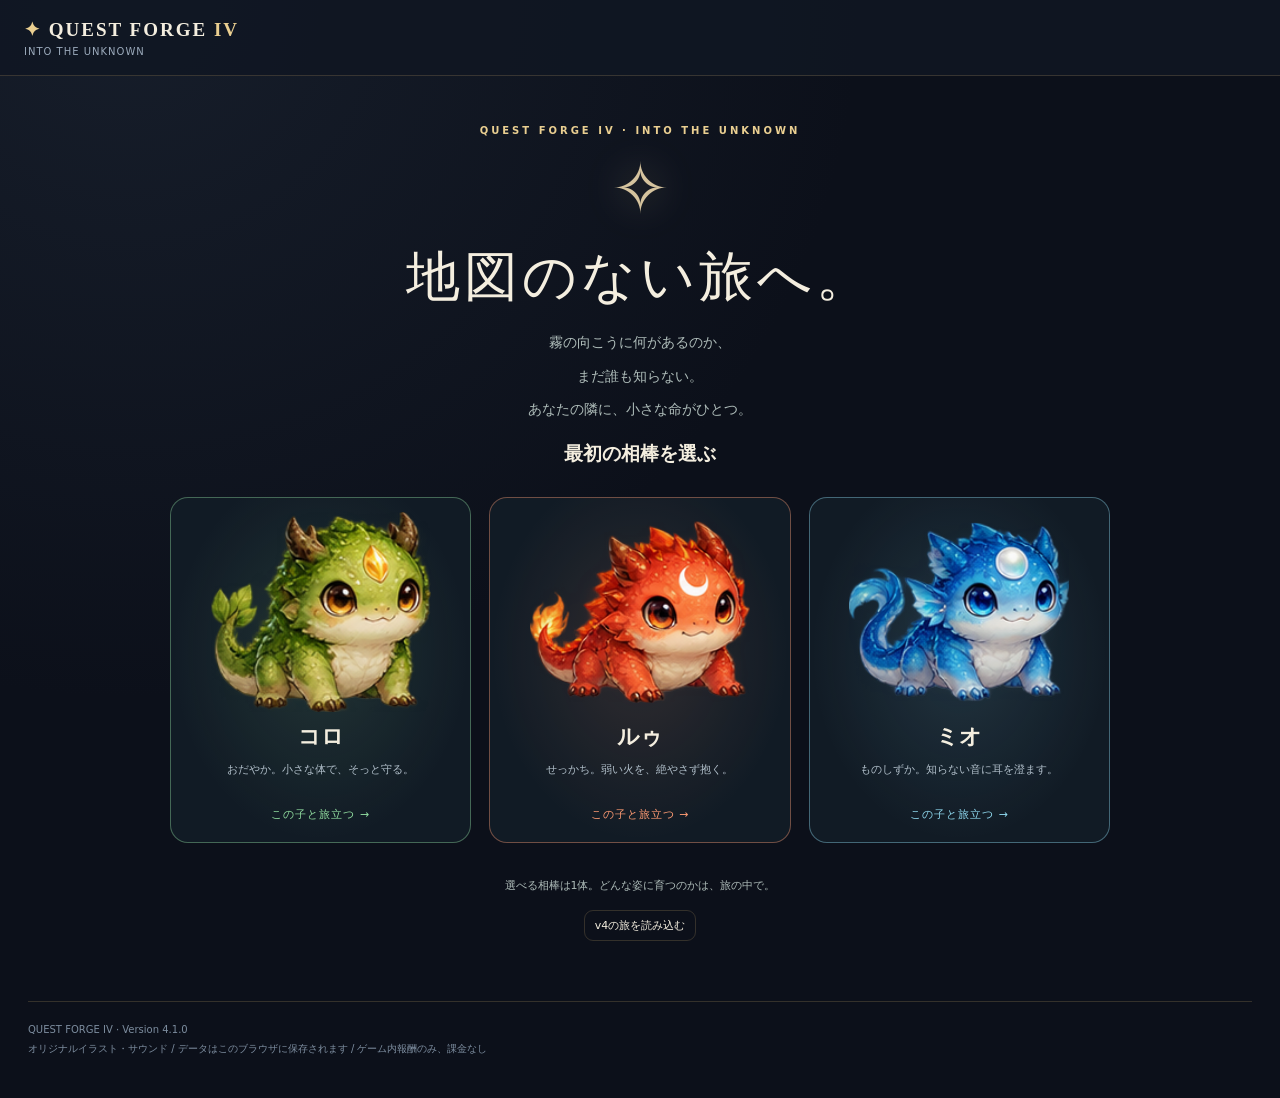
==== commit 519aa377: "Add focus mode with two 30-minute tasks and preserved standard progress" ====
--- a/docs/index.html
+++ b/docs/index.html
@@ -1 +1 @@
-<!doctype html><html lang="ja"><head><meta charset="utf-8"><meta name="viewport" content="width=device-width,initial-scale=1"><meta name="description" content="現実の5分を冒険に変える。仲間を育て、課題達成で攻撃し、ダンジョンを攻略する集中RPG。"><title>QUEST FORGE IV｜5分を、冒険に。</title><link rel="stylesheet" href="style.css?v=98ced094277d"></head><body><header><div class="brand"><em>✦</em> QUEST FORGE <em>IV</em><span class="version">INTO THE UNKNOWN</span></div><div class="wallet" id="wallet" aria-label="所持品"></div></header><main><div class="topbar"><nav id="nav" aria-label="メインメニュー"></nav><div id="sound" class="sound"></div></div><div id="app"></div><footer>QUEST FORGE IV · Version 4.0.2<br>オリジナルイラスト・サウンド / データはこのブラウザに保存されます / ゲーム内報酬のみ、課金なし</footer></main><div class="toast" id="toast" role="status" hidden></div><script>const ASSETS={"collection0": "assets/collection-a-alpha.png", "collection1": "assets/collection-b-alpha.png", "sheets": {"forest-guardian.png": {"url": "assets/forest-guardian.png", "width": 1536, "height": 1024}, "world-rooms.png": {"url": "assets/world-rooms.png", "width": 1536, "height": 1024}, "glacier-guardian.png": {"url": "assets/glacier-guardian.png", "width": 1536, "height": 1024}, "collection-b-alpha.png": {"url": "assets/collection-b-alpha.png", "width": 1254, "height": 1254}, "rare-0.png": {"url": "assets/rare-0.png", "width": 1086, "height": 1448}, "rare-1.png": {"url": "assets/rare-1.png", "width": 1086, "height": 1448}, "elite-1.png": {"url": "assets/elite-1.png", "width": 1086, "height": 1448}, "elite-0.png": {"url": "assets/elite-0.png", "width": 1086, "height": 1448}, "dungeon-backgrounds.png": {"url": "assets/dungeon-backgrounds.png", "width": 2048, "height": 768}, "collection-a-alpha.png": {"url": "assets/collection-a-alpha.png", "width": 1254, "height": 1254}, "collection-a.png": {"url": "assets/collection-a.png", "width": 1254, "height": 1254}, "collection-b.png": {"url": "assets/collection-b.png", "width": 1254, "height": 1254}, "common-0.png": {"url": "assets/common-0.png", "width": 1086, "height": 1448}, "common-1.png": {"url": "assets/common-1.png", "width": 1086, "height": 1448}, "common-2.png": {"url": "assets/common-2.png", "width": 1086, "height": 1448}, "companions.png": {"url": "assets/companions.png", "width": 1619, "height": 972}, "volcano-guardian.png": {"url": "assets/volcano-guardian.png", "width": 1536, "height": 1024}}};</script><script src="catalog.js?v=970878e5e327"></script><script src="engine.js?v=ce1009db366e"></script><script src="art.js?v=782ce0d9a238"></script><script src="sound.js?v=49ab6289c2ab"></script><script src="app.js?v=afa69328df6d"></script></body></html>
+<!doctype html><html lang="ja"><head><meta charset="utf-8"><meta name="viewport" content="width=device-width,initial-scale=1"><meta name="description" content="現実の5分を冒険に変える。仲間を育て、課題達成で攻撃し、ダンジョンを攻略する集中RPG。"><title>QUEST FORGE IV｜5分を、冒険に。</title><link rel="stylesheet" href="style.css?v=620a516ecd45"></head><body><header><div class="brand"><em>✦</em> QUEST FORGE <em>IV</em><span class="version">INTO THE UNKNOWN</span></div><div class="wallet" id="wallet" aria-label="所持品"></div></header><main><div class="topbar"><nav id="nav" aria-label="メインメニュー"></nav><div id="sound" class="sound"></div></div><div id="app"></div><footer>QUEST FORGE IV · Version 4.1.0<br>オリジナルイラスト・サウンド / データはこのブラウザに保存されます / ゲーム内報酬のみ、課金なし</footer></main><div class="toast" id="toast" role="status" hidden></div><script>const ASSETS={"collection0": "assets/collection-a-alpha.png", "collection1": "assets/collection-b-alpha.png", "sheets": {"forest-guardian.png": {"url": "assets/forest-guardian.png", "width": 1536, "height": 1024}, "world-rooms.png": {"url": "assets/world-rooms.png", "width": 1536, "height": 1024}, "glacier-guardian.png": {"url": "assets/glacier-guardian.png", "width": 1536, "height": 1024}, "collection-b-alpha.png": {"url": "assets/collection-b-alpha.png", "width": 1254, "height": 1254}, "rare-0.png": {"url": "assets/rare-0.png", "width": 1086, "height": 1448}, "rare-1.png": {"url": "assets/rare-1.png", "width": 1086, "height": 1448}, "elite-1.png": {"url": "assets/elite-1.png", "width": 1086, "height": 1448}, "elite-0.png": {"url": "assets/elite-0.png", "width": 1086, "height": 1448}, "dungeon-backgrounds.png": {"url": "assets/dungeon-backgrounds.png", "width": 2048, "height": 768}, "collection-a-alpha.png": {"url": "assets/collection-a-alpha.png", "width": 1254, "height": 1254}, "collection-a.png": {"url": "assets/collection-a.png", "width": 1254, "height": 1254}, "collection-b.png": {"url": "assets/collection-b.png", "width": 1254, "height": 1254}, "common-0.png": {"url": "assets/common-0.png", "width": 1086, "height": 1448}, "common-1.png": {"url": "assets/common-1.png", "width": 1086, "height": 1448}, "common-2.png": {"url": "assets/common-2.png", "width": 1086, "height": 1448}, "companions.png": {"url": "assets/companions.png", "width": 1619, "height": 972}, "volcano-guardian.png": {"url": "assets/volcano-guardian.png", "width": 1536, "height": 1024}}};</script><script src="catalog.js?v=970878e5e327"></script><script src="engine.js?v=0095e872d602"></script><script src="art.js?v=782ce0d9a238"></script><script src="sound.js?v=49ab6289c2ab"></script><script src="app.js?v=0301e7becfd0"></script></body></html>
--- a/docs/style.css
+++ b/docs/style.css
@@ -19,3 +19,8 @@
 .charted-lands{display:flex;gap:6px;flex-wrap:wrap;padding:14px;background:#101e24;border-bottom:1px solid #c5a56b33}.charted-lands button{font-size:10px;padding:8px 10px;background:#1a2a2c}.charted-lands small{color:#c6bc9b}.map-region .map-node.frontier{animation:reward-in .8s both}
 
 .paused-enemy{max-width:220px;margin:24px auto}.paused-enemy .monster-art{height:170px}.paused-enemy b,.paused-enemy small{display:block;margin-top:10px}.paused-enemy small{font-size:11px;color:var(--muted)}
+
+.mode-options{display:grid;grid-template-columns:1fr 1fr;gap:8px;margin:16px 0}.mode-options button{padding:12px 8px;text-align:left;background:#111c2a}.mode-options b,.mode-options small{display:block}.mode-options b{font-size:12px}.mode-options small{font-size:10px;color:var(--muted);margin-top:6px}.mode-options button[aria-pressed=true]{border-color:var(--gold);background:linear-gradient(135deg,#e1bb7226,#97caba12);box-shadow:inset 0 0 0 1px #e1bb7233}.mode-options button[aria-pressed=true] b{color:var(--gold)}.mode-hint{font-size:11px;margin:0;color:var(--teal)}
+.dungeon-screen.focus-mode{grid-template-rows:36px minmax(150px,1fr) 90px 32px 290px}.focus-mode .battle-controls{gap:6px}.focus-task-list{list-style:none;padding:0;margin:0;display:grid;gap:5px}.focus-task-list li{display:grid;grid-template-columns:23px minmax(0,1fr) auto;align-items:center;gap:7px;padding:7px 8px;border:1px solid #9ab4c529;border-radius:7px;background:#07141f55;min-height:36px}.focus-task-list li>span{display:grid;place-items:center;width:21px;height:21px;border-radius:50%;background:#93acbd19;color:#c1ced5;font-size:11px}.focus-task-list b{font-size:12px;font-weight:500;line-height:1.45;overflow:hidden;display:-webkit-box;-webkit-line-clamp:2;-webkit-box-orient:vertical;overflow-wrap:anywhere}.focus-task-list small{font-size:9px;color:#a8bac9;white-space:nowrap}.focus-task-list .current{border-color:#eacf9188;background:#eacf9110}.focus-task-list .current>span{color:#271f13;background:#eacf91}.focus-task-list .current b{color:#fff0cd}.focus-task-list .done{opacity:.6}.focus-task-list .done>span{color:#9cdec9}.focus-task-list .timed-out{opacity:.6}.focus-task-list .timed-out>span,.focus-task-list .timed-out small{color:#f3978b}
+@media(min-width:700px){.dungeon-screen.focus-mode{grid-template-rows:40px minmax(150px,1fr) 105px 35px 310px}.focus-task-list b{font-size:13px}}
+@media(max-height:650px){.dungeon-screen.focus-mode{min-height:550px;grid-template-rows:32px minmax(120px,1fr) 73px 28px 270px}.focus-mode .battle-controls{gap:4px}.focus-task-list li{padding:5px 7px;min-height:31px}.focus-mode .battle-controls .timer{font-size:38px}}
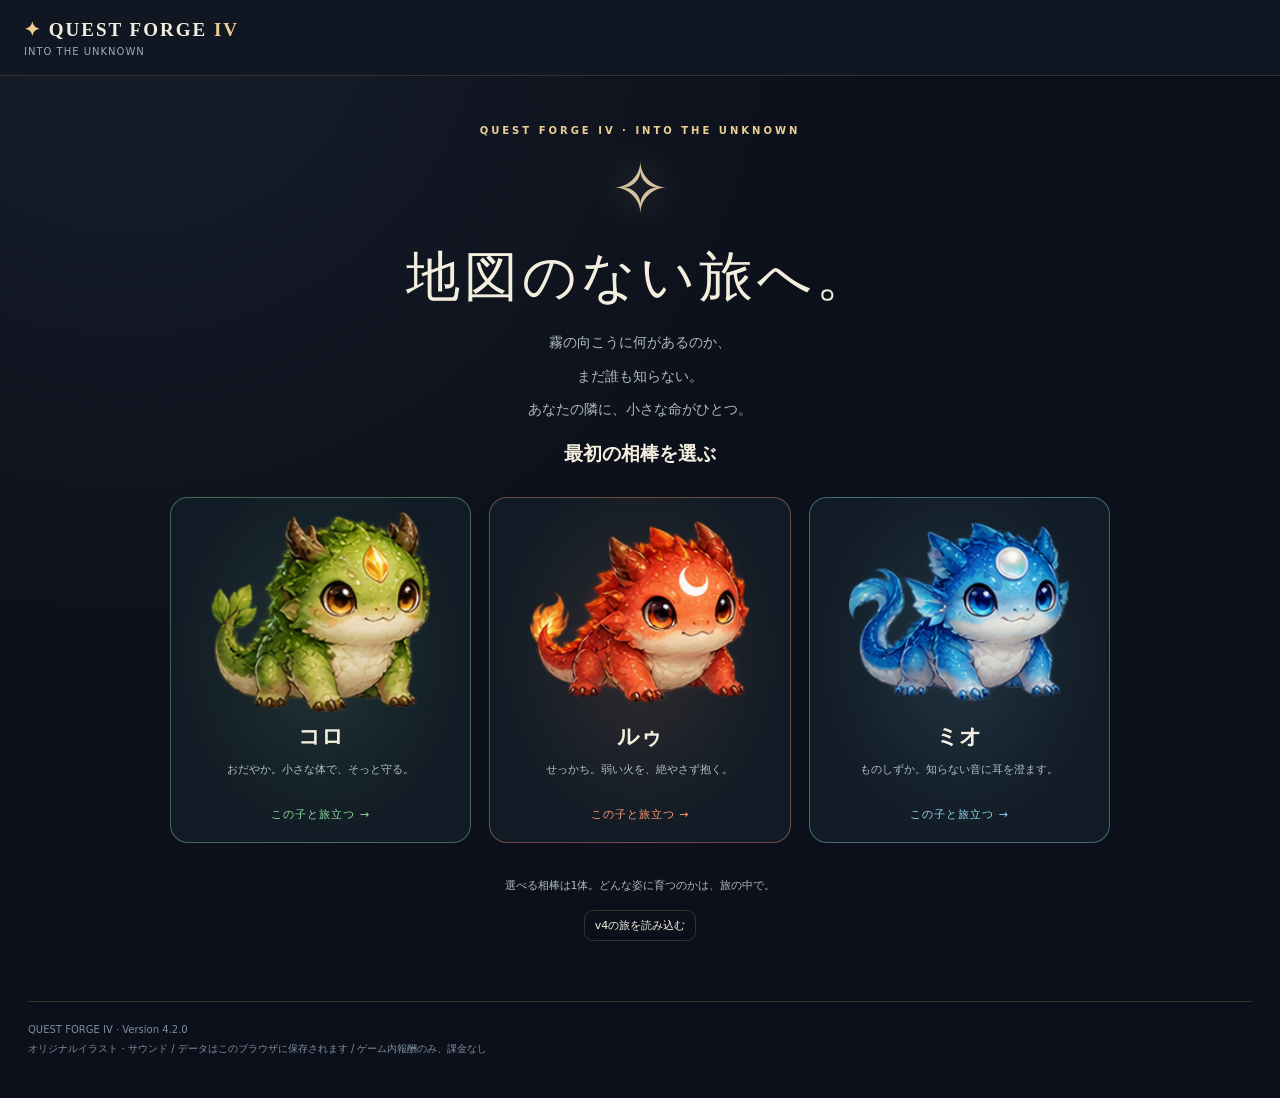
==== commit 4d79a343: "Allow configurable task counts and one-click reuse of completed tasks" ====
--- a/docs/index.html
+++ b/docs/index.html
@@ -1 +1 @@
-<!doctype html><html lang="ja"><head><meta charset="utf-8"><meta name="viewport" content="width=device-width,initial-scale=1"><meta name="description" content="現実の5分を冒険に変える。仲間を育て、課題達成で攻撃し、ダンジョンを攻略する集中RPG。"><title>QUEST FORGE IV｜5分を、冒険に。</title><link rel="stylesheet" href="style.css?v=620a516ecd45"></head><body><header><div class="brand"><em>✦</em> QUEST FORGE <em>IV</em><span class="version">INTO THE UNKNOWN</span></div><div class="wallet" id="wallet" aria-label="所持品"></div></header><main><div class="topbar"><nav id="nav" aria-label="メインメニュー"></nav><div id="sound" class="sound"></div></div><div id="app"></div><footer>QUEST FORGE IV · Version 4.1.0<br>オリジナルイラスト・サウンド / データはこのブラウザに保存されます / ゲーム内報酬のみ、課金なし</footer></main><div class="toast" id="toast" role="status" hidden></div><script>const ASSETS={"collection0": "assets/collection-a-alpha.png", "collection1": "assets/collection-b-alpha.png", "sheets": {"forest-guardian.png": {"url": "assets/forest-guardian.png", "width": 1536, "height": 1024}, "world-rooms.png": {"url": "assets/world-rooms.png", "width": 1536, "height": 1024}, "glacier-guardian.png": {"url": "assets/glacier-guardian.png", "width": 1536, "height": 1024}, "collection-b-alpha.png": {"url": "assets/collection-b-alpha.png", "width": 1254, "height": 1254}, "rare-0.png": {"url": "assets/rare-0.png", "width": 1086, "height": 1448}, "rare-1.png": {"url": "assets/rare-1.png", "width": 1086, "height": 1448}, "elite-1.png": {"url": "assets/elite-1.png", "width": 1086, "height": 1448}, "elite-0.png": {"url": "assets/elite-0.png", "width": 1086, "height": 1448}, "dungeon-backgrounds.png": {"url": "assets/dungeon-backgrounds.png", "width": 2048, "height": 768}, "collection-a-alpha.png": {"url": "assets/collection-a-alpha.png", "width": 1254, "height": 1254}, "collection-a.png": {"url": "assets/collection-a.png", "width": 1254, "height": 1254}, "collection-b.png": {"url": "assets/collection-b.png", "width": 1254, "height": 1254}, "common-0.png": {"url": "assets/common-0.png", "width": 1086, "height": 1448}, "common-1.png": {"url": "assets/common-1.png", "width": 1086, "height": 1448}, "common-2.png": {"url": "assets/common-2.png", "width": 1086, "height": 1448}, "companions.png": {"url": "assets/companions.png", "width": 1619, "height": 972}, "volcano-guardian.png": {"url": "assets/volcano-guardian.png", "width": 1536, "height": 1024}}};</script><script src="catalog.js?v=970878e5e327"></script><script src="engine.js?v=0095e872d602"></script><script src="art.js?v=782ce0d9a238"></script><script src="sound.js?v=49ab6289c2ab"></script><script src="app.js?v=0301e7becfd0"></script></body></html>
+<!doctype html><html lang="ja"><head><meta charset="utf-8"><meta name="viewport" content="width=device-width,initial-scale=1"><meta name="description" content="現実の5分を冒険に変える。仲間を育て、課題達成で攻撃し、ダンジョンを攻略する集中RPG。"><title>QUEST FORGE IV｜5分を、冒険に。</title><link rel="stylesheet" href="style.css?v=a85d9c349c6e"></head><body><header><div class="brand"><em>✦</em> QUEST FORGE <em>IV</em><span class="version">INTO THE UNKNOWN</span></div><div class="wallet" id="wallet" aria-label="所持品"></div></header><main><div class="topbar"><nav id="nav" aria-label="メインメニュー"></nav><div id="sound" class="sound"></div></div><div id="app"></div><footer>QUEST FORGE IV · Version 4.2.0<br>オリジナルイラスト・サウンド / データはこのブラウザに保存されます / ゲーム内報酬のみ、課金なし</footer></main><div class="toast" id="toast" role="status" hidden></div><script>const ASSETS={"collection0": "assets/collection-a-alpha.png", "collection1": "assets/collection-b-alpha.png", "sheets": {"forest-guardian.png": {"url": "assets/forest-guardian.png", "width": 1536, "height": 1024}, "world-rooms.png": {"url": "assets/world-rooms.png", "width": 1536, "height": 1024}, "glacier-guardian.png": {"url": "assets/glacier-guardian.png", "width": 1536, "height": 1024}, "collection-b-alpha.png": {"url": "assets/collection-b-alpha.png", "width": 1254, "height": 1254}, "rare-0.png": {"url": "assets/rare-0.png", "width": 1086, "height": 1448}, "rare-1.png": {"url": "assets/rare-1.png", "width": 1086, "height": 1448}, "elite-1.png": {"url": "assets/elite-1.png", "width": 1086, "height": 1448}, "elite-0.png": {"url": "assets/elite-0.png", "width": 1086, "height": 1448}, "dungeon-backgrounds.png": {"url": "assets/dungeon-backgrounds.png", "width": 2048, "height": 768}, "collection-a-alpha.png": {"url": "assets/collection-a-alpha.png", "width": 1254, "height": 1254}, "collection-a.png": {"url": "assets/collection-a.png", "width": 1254, "height": 1254}, "collection-b.png": {"url": "assets/collection-b.png", "width": 1254, "height": 1254}, "common-0.png": {"url": "assets/common-0.png", "width": 1086, "height": 1448}, "common-1.png": {"url": "assets/common-1.png", "width": 1086, "height": 1448}, "common-2.png": {"url": "assets/common-2.png", "width": 1086, "height": 1448}, "companions.png": {"url": "assets/companions.png", "width": 1619, "height": 972}, "volcano-guardian.png": {"url": "assets/volcano-guardian.png", "width": 1536, "height": 1024}}};</script><script src="catalog.js?v=970878e5e327"></script><script src="engine.js?v=dc3f69582979"></script><script src="art.js?v=782ce0d9a238"></script><script src="sound.js?v=49ab6289c2ab"></script><script src="app.js?v=0ccec13f8734"></script></body></html>
--- a/docs/style.css
+++ b/docs/style.css
@@ -24,3 +24,4 @@
 .dungeon-screen.focus-mode{grid-template-rows:36px minmax(150px,1fr) 90px 32px 290px}.focus-mode .battle-controls{gap:6px}.focus-task-list{list-style:none;padding:0;margin:0;display:grid;gap:5px}.focus-task-list li{display:grid;grid-template-columns:23px minmax(0,1fr) auto;align-items:center;gap:7px;padding:7px 8px;border:1px solid #9ab4c529;border-radius:7px;background:#07141f55;min-height:36px}.focus-task-list li>span{display:grid;place-items:center;width:21px;height:21px;border-radius:50%;background:#93acbd19;color:#c1ced5;font-size:11px}.focus-task-list b{font-size:12px;font-weight:500;line-height:1.45;overflow:hidden;display:-webkit-box;-webkit-line-clamp:2;-webkit-box-orient:vertical;overflow-wrap:anywhere}.focus-task-list small{font-size:9px;color:#a8bac9;white-space:nowrap}.focus-task-list .current{border-color:#eacf9188;background:#eacf9110}.focus-task-list .current>span{color:#271f13;background:#eacf91}.focus-task-list .current b{color:#fff0cd}.focus-task-list .done{opacity:.6}.focus-task-list .done>span{color:#9cdec9}.focus-task-list .timed-out{opacity:.6}.focus-task-list .timed-out>span,.focus-task-list .timed-out small{color:#f3978b}
 @media(min-width:700px){.dungeon-screen.focus-mode{grid-template-rows:40px minmax(150px,1fr) 105px 35px 310px}.focus-task-list b{font-size:13px}}
 @media(max-height:650px){.dungeon-screen.focus-mode{min-height:550px;grid-template-rows:32px minmax(120px,1fr) 73px 28px 270px}.focus-mode .battle-controls{gap:4px}.focus-task-list li{padding:5px 7px;min-height:31px}.focus-mode .battle-controls .timer{font-size:38px}}
+.task-count-control{display:flex;flex-wrap:wrap;align-items:center;gap:12px;padding:12px 14px;margin:16px 0;border:1px solid var(--line);border-radius:9px;background:#0e1825}.task-count-control label{display:flex;align-items:center;gap:12px;font-size:12px;color:var(--gold)}.task-count-control input{width:70px;padding:8px;border:1px solid #c5a56b66;border-radius:6px;background:#182436;color:var(--text);text-align:center;font-weight:bold}.task-count-control>div{display:flex;gap:6px}.task-count-control button{min-width:35px;font-size:16px}.task-count-control>small{color:var(--muted);font-size:10px;margin-left:auto}.focus-task-list{min-height:0;max-height:92px;overflow-y:auto;overscroll-behavior:contain;scrollbar-width:thin;scrollbar-color:#c5a56b66 #0e1825}.focus-task-list li{flex-shrink:0}.focus-task-list .previous{opacity:.65}@media(max-width:550px){.task-count-control>small{width:100%;margin-left:0}}
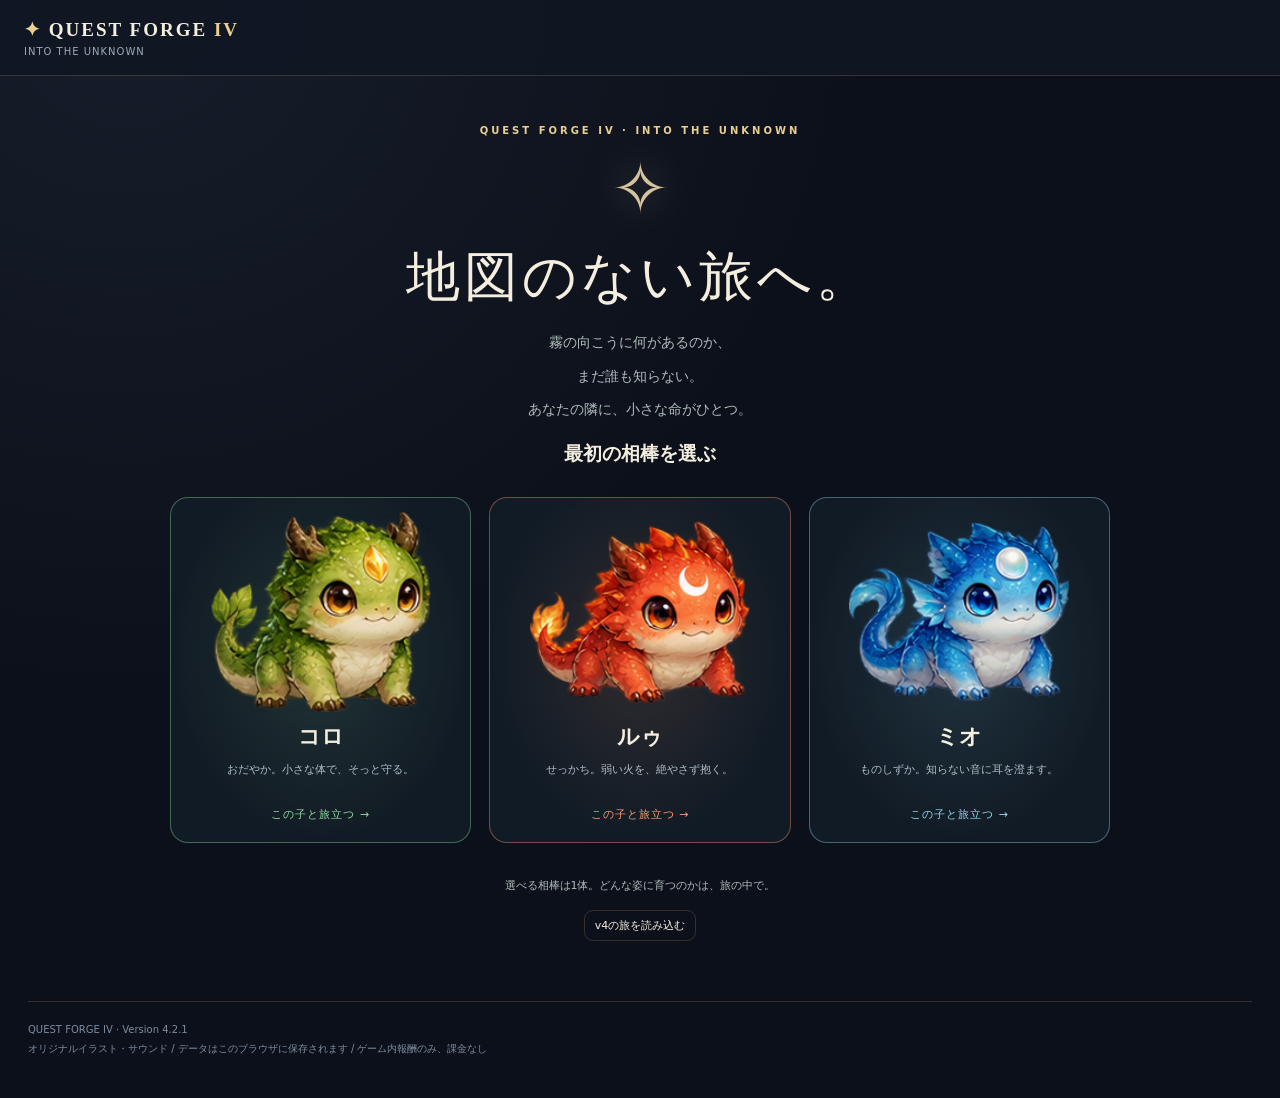
==== commit 9ecf3529: "Award magic stones only for first normal and advent clears" ====
--- a/docs/index.html
+++ b/docs/index.html
@@ -1 +1 @@
-<!doctype html><html lang="ja"><head><meta charset="utf-8"><meta name="viewport" content="width=device-width,initial-scale=1"><meta name="description" content="現実の5分を冒険に変える。仲間を育て、課題達成で攻撃し、ダンジョンを攻略する集中RPG。"><title>QUEST FORGE IV｜5分を、冒険に。</title><link rel="stylesheet" href="style.css?v=a85d9c349c6e"></head><body><header><div class="brand"><em>✦</em> QUEST FORGE <em>IV</em><span class="version">INTO THE UNKNOWN</span></div><div class="wallet" id="wallet" aria-label="所持品"></div></header><main><div class="topbar"><nav id="nav" aria-label="メインメニュー"></nav><div id="sound" class="sound"></div></div><div id="app"></div><footer>QUEST FORGE IV · Version 4.2.0<br>オリジナルイラスト・サウンド / データはこのブラウザに保存されます / ゲーム内報酬のみ、課金なし</footer></main><div class="toast" id="toast" role="status" hidden></div><script>const ASSETS={"collection0": "assets/collection-a-alpha.png", "collection1": "assets/collection-b-alpha.png", "sheets": {"forest-guardian.png": {"url": "assets/forest-guardian.png", "width": 1536, "height": 1024}, "world-rooms.png": {"url": "assets/world-rooms.png", "width": 1536, "height": 1024}, "glacier-guardian.png": {"url": "assets/glacier-guardian.png", "width": 1536, "height": 1024}, "collection-b-alpha.png": {"url": "assets/collection-b-alpha.png", "width": 1254, "height": 1254}, "rare-0.png": {"url": "assets/rare-0.png", "width": 1086, "height": 1448}, "rare-1.png": {"url": "assets/rare-1.png", "width": 1086, "height": 1448}, "elite-1.png": {"url": "assets/elite-1.png", "width": 1086, "height": 1448}, "elite-0.png": {"url": "assets/elite-0.png", "width": 1086, "height": 1448}, "dungeon-backgrounds.png": {"url": "assets/dungeon-backgrounds.png", "width": 2048, "height": 768}, "collection-a-alpha.png": {"url": "assets/collection-a-alpha.png", "width": 1254, "height": 1254}, "collection-a.png": {"url": "assets/collection-a.png", "width": 1254, "height": 1254}, "collection-b.png": {"url": "assets/collection-b.png", "width": 1254, "height": 1254}, "common-0.png": {"url": "assets/common-0.png", "width": 1086, "height": 1448}, "common-1.png": {"url": "assets/common-1.png", "width": 1086, "height": 1448}, "common-2.png": {"url": "assets/common-2.png", "width": 1086, "height": 1448}, "companions.png": {"url": "assets/companions.png", "width": 1619, "height": 972}, "volcano-guardian.png": {"url": "assets/volcano-guardian.png", "width": 1536, "height": 1024}}};</script><script src="catalog.js?v=970878e5e327"></script><script src="engine.js?v=dc3f69582979"></script><script src="art.js?v=782ce0d9a238"></script><script src="sound.js?v=49ab6289c2ab"></script><script src="app.js?v=0ccec13f8734"></script></body></html>
+<!doctype html><html lang="ja"><head><meta charset="utf-8"><meta name="viewport" content="width=device-width,initial-scale=1"><meta name="description" content="現実の5分を冒険に変える。仲間を育て、課題達成で攻撃し、ダンジョンを攻略する集中RPG。"><title>QUEST FORGE IV｜5分を、冒険に。</title><link rel="stylesheet" href="style.css?v=a85d9c349c6e"></head><body><header><div class="brand"><em>✦</em> QUEST FORGE <em>IV</em><span class="version">INTO THE UNKNOWN</span></div><div class="wallet" id="wallet" aria-label="所持品"></div></header><main><div class="topbar"><nav id="nav" aria-label="メインメニュー"></nav><div id="sound" class="sound"></div></div><div id="app"></div><footer>QUEST FORGE IV · Version 4.2.1<br>オリジナルイラスト・サウンド / データはこのブラウザに保存されます / ゲーム内報酬のみ、課金なし</footer></main><div class="toast" id="toast" role="status" hidden></div><script>const ASSETS={"collection0": "assets/collection-a-alpha.png", "collection1": "assets/collection-b-alpha.png", "sheets": {"forest-guardian.png": {"url": "assets/forest-guardian.png", "width": 1536, "height": 1024}, "world-rooms.png": {"url": "assets/world-rooms.png", "width": 1536, "height": 1024}, "glacier-guardian.png": {"url": "assets/glacier-guardian.png", "width": 1536, "height": 1024}, "collection-b-alpha.png": {"url": "assets/collection-b-alpha.png", "width": 1254, "height": 1254}, "rare-0.png": {"url": "assets/rare-0.png", "width": 1086, "height": 1448}, "rare-1.png": {"url": "assets/rare-1.png", "width": 1086, "height": 1448}, "elite-1.png": {"url": "assets/elite-1.png", "width": 1086, "height": 1448}, "elite-0.png": {"url": "assets/elite-0.png", "width": 1086, "height": 1448}, "dungeon-backgrounds.png": {"url": "assets/dungeon-backgrounds.png", "width": 2048, "height": 768}, "collection-a-alpha.png": {"url": "assets/collection-a-alpha.png", "width": 1254, "height": 1254}, "collection-a.png": {"url": "assets/collection-a.png", "width": 1254, "height": 1254}, "collection-b.png": {"url": "assets/collection-b.png", "width": 1254, "height": 1254}, "common-0.png": {"url": "assets/common-0.png", "width": 1086, "height": 1448}, "common-1.png": {"url": "assets/common-1.png", "width": 1086, "height": 1448}, "common-2.png": {"url": "assets/common-2.png", "width": 1086, "height": 1448}, "companions.png": {"url": "assets/companions.png", "width": 1619, "height": 972}, "volcano-guardian.png": {"url": "assets/volcano-guardian.png", "width": 1536, "height": 1024}}};</script><script src="catalog.js?v=970878e5e327"></script><script src="engine.js?v=32f169a0ca56"></script><script src="art.js?v=782ce0d9a238"></script><script src="sound.js?v=49ab6289c2ab"></script><script src="app.js?v=c354ca63f645"></script></body></html>
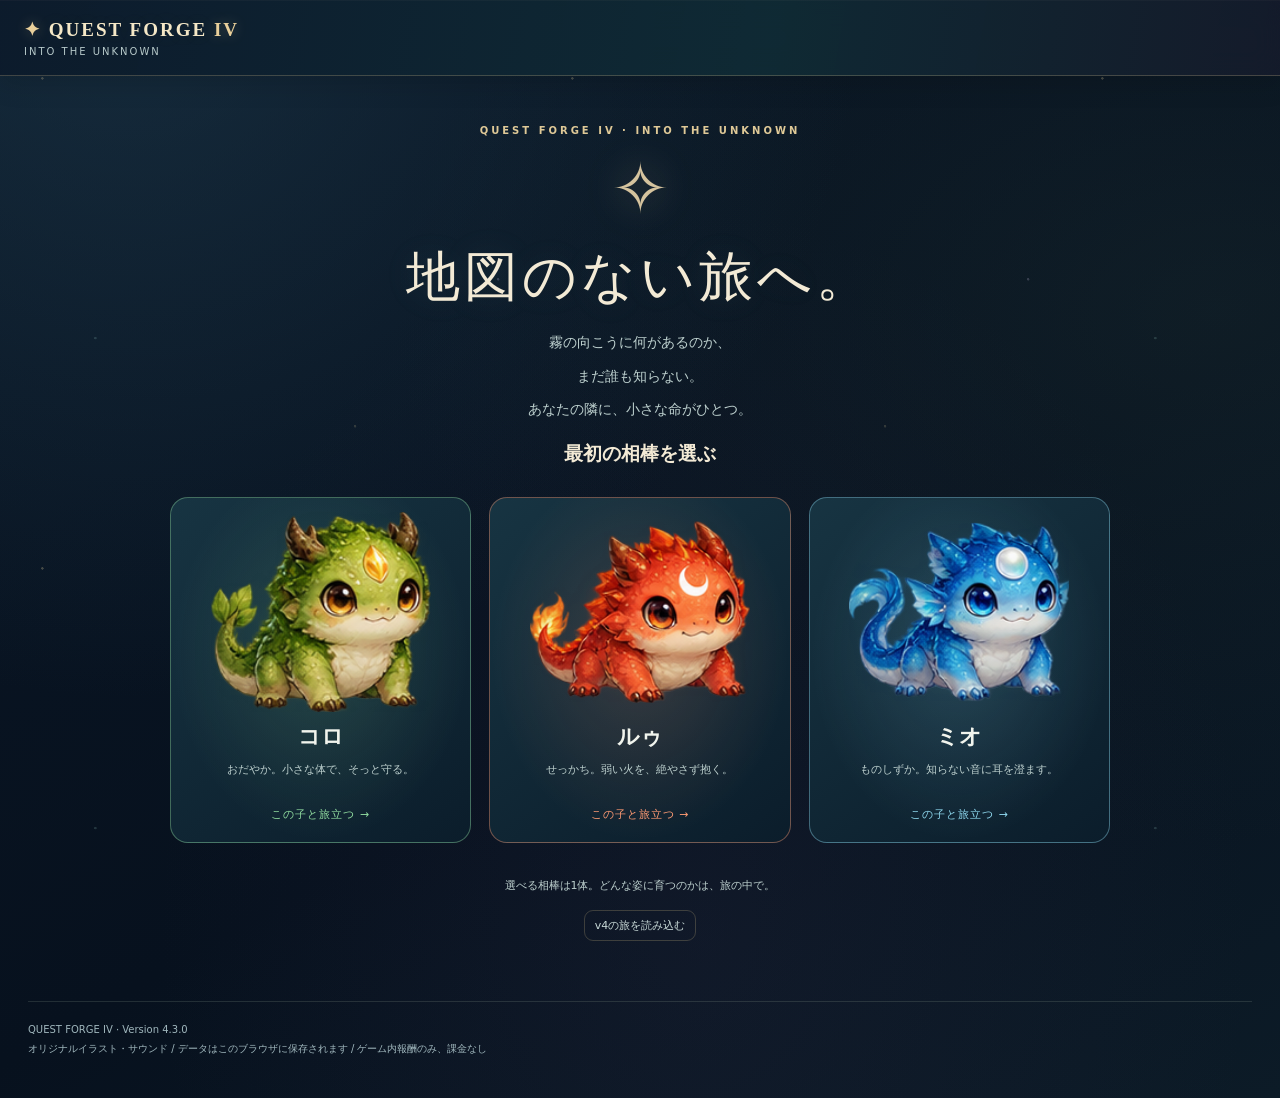
==== commit c382881e: "Polish the fantasy lobby and interface with original moonlit artwork" ====
--- a/docs/index.html
+++ b/docs/index.html
@@ -1 +1 @@
-<!doctype html><html lang="ja"><head><meta charset="utf-8"><meta name="viewport" content="width=device-width,initial-scale=1"><meta name="description" content="現実の5分を冒険に変える。仲間を育て、課題達成で攻撃し、ダンジョンを攻略する集中RPG。"><title>QUEST FORGE IV｜5分を、冒険に。</title><link rel="stylesheet" href="style.css?v=a85d9c349c6e"></head><body><header><div class="brand"><em>✦</em> QUEST FORGE <em>IV</em><span class="version">INTO THE UNKNOWN</span></div><div class="wallet" id="wallet" aria-label="所持品"></div></header><main><div class="topbar"><nav id="nav" aria-label="メインメニュー"></nav><div id="sound" class="sound"></div></div><div id="app"></div><footer>QUEST FORGE IV · Version 4.2.1<br>オリジナルイラスト・サウンド / データはこのブラウザに保存されます / ゲーム内報酬のみ、課金なし</footer></main><div class="toast" id="toast" role="status" hidden></div><script>const ASSETS={"collection0": "assets/collection-a-alpha.png", "collection1": "assets/collection-b-alpha.png", "sheets": {"forest-guardian.png": {"url": "assets/forest-guardian.png", "width": 1536, "height": 1024}, "world-rooms.png": {"url": "assets/world-rooms.png", "width": 1536, "height": 1024}, "glacier-guardian.png": {"url": "assets/glacier-guardian.png", "width": 1536, "height": 1024}, "collection-b-alpha.png": {"url": "assets/collection-b-alpha.png", "width": 1254, "height": 1254}, "rare-0.png": {"url": "assets/rare-0.png", "width": 1086, "height": 1448}, "rare-1.png": {"url": "assets/rare-1.png", "width": 1086, "height": 1448}, "elite-1.png": {"url": "assets/elite-1.png", "width": 1086, "height": 1448}, "elite-0.png": {"url": "assets/elite-0.png", "width": 1086, "height": 1448}, "dungeon-backgrounds.png": {"url": "assets/dungeon-backgrounds.png", "width": 2048, "height": 768}, "collection-a-alpha.png": {"url": "assets/collection-a-alpha.png", "width": 1254, "height": 1254}, "collection-a.png": {"url": "assets/collection-a.png", "width": 1254, "height": 1254}, "collection-b.png": {"url": "assets/collection-b.png", "width": 1254, "height": 1254}, "common-0.png": {"url": "assets/common-0.png", "width": 1086, "height": 1448}, "common-1.png": {"url": "assets/common-1.png", "width": 1086, "height": 1448}, "common-2.png": {"url": "assets/common-2.png", "width": 1086, "height": 1448}, "companions.png": {"url": "assets/companions.png", "width": 1619, "height": 972}, "volcano-guardian.png": {"url": "assets/volcano-guardian.png", "width": 1536, "height": 1024}}};</script><script src="catalog.js?v=970878e5e327"></script><script src="engine.js?v=32f169a0ca56"></script><script src="art.js?v=782ce0d9a238"></script><script src="sound.js?v=49ab6289c2ab"></script><script src="app.js?v=c354ca63f645"></script></body></html>
+<!doctype html><html lang="ja"><head><meta charset="utf-8"><meta name="viewport" content="width=device-width,initial-scale=1"><meta name="description" content="現実の5分を冒険に変える。仲間を育て、課題達成で攻撃し、ダンジョンを攻略する集中RPG。"><title>QUEST FORGE IV｜5分を、冒険に。</title><link rel="stylesheet" href="style.css?v=a85d9c349c6e"><link rel="stylesheet" href="fantasy.css?v=ffc625d0d23c"></head><body><header><div class="brand"><em>✦</em> QUEST FORGE <em>IV</em><span class="version">INTO THE UNKNOWN</span></div><div class="wallet" id="wallet" aria-label="所持品"></div></header><main><div class="topbar"><nav id="nav" aria-label="メインメニュー"></nav><div id="sound" class="sound"></div></div><div id="app"></div><footer>QUEST FORGE IV · Version 4.3.0<br>オリジナルイラスト・サウンド / データはこのブラウザに保存されます / ゲーム内報酬のみ、課金なし</footer></main><div class="toast" id="toast" role="status" hidden></div><script>const ASSETS={"collection0": "assets/collection-a-alpha.png", "collection1": "assets/collection-b-alpha.png", "sheets": {"forest-guardian.png": {"url": "assets/forest-guardian.png", "width": 1536, "height": 1024}, "world-rooms.png": {"url": "assets/world-rooms.png", "width": 1536, "height": 1024}, "glacier-guardian.png": {"url": "assets/glacier-guardian.png", "width": 1536, "height": 1024}, "collection-b-alpha.png": {"url": "assets/collection-b-alpha.png", "width": 1254, "height": 1254}, "luminous-sanctuary-v1.png": {"url": "assets/luminous-sanctuary-v1.png", "width": 1672, "height": 941}, "rare-0.png": {"url": "assets/rare-0.png", "width": 1086, "height": 1448}, "rare-1.png": {"url": "assets/rare-1.png", "width": 1086, "height": 1448}, "elite-1.png": {"url": "assets/elite-1.png", "width": 1086, "height": 1448}, "elite-0.png": {"url": "assets/elite-0.png", "width": 1086, "height": 1448}, "dungeon-backgrounds.png": {"url": "assets/dungeon-backgrounds.png", "width": 2048, "height": 768}, "collection-a-alpha.png": {"url": "assets/collection-a-alpha.png", "width": 1254, "height": 1254}, "collection-a.png": {"url": "assets/collection-a.png", "width": 1254, "height": 1254}, "collection-b.png": {"url": "assets/collection-b.png", "width": 1254, "height": 1254}, "summon-gate-v1.png": {"url": "assets/summon-gate-v1.png", "width": 1672, "height": 941}, "common-0.png": {"url": "assets/common-0.png", "width": 1086, "height": 1448}, "common-1.png": {"url": "assets/common-1.png", "width": 1086, "height": 1448}, "common-2.png": {"url": "assets/common-2.png", "width": 1086, "height": 1448}, "companions.png": {"url": "assets/companions.png", "width": 1619, "height": 972}, "volcano-guardian.png": {"url": "assets/volcano-guardian.png", "width": 1536, "height": 1024}}};</script><script src="catalog.js?v=970878e5e327"></script><script src="engine.js?v=32f169a0ca56"></script><script src="art.js?v=782ce0d9a238"></script><script src="sound.js?v=49ab6289c2ab"></script><script src="app.js?v=9c11e941e85a"></script></body></html>
--- a/docs/fantasy.css
+++ b/docs/fantasy.css
@@ -0,0 +1,451 @@
+/* Moonlit glass, quiet gold, and the light of a travelling companion. */
+:root {
+  --bg: #07111e;
+  --panel: #102333;
+  --line: #d4bc853b;
+  --gold: #ead6a3;
+  --muted: #b0c4cd;
+  --text: #f1f4ed;
+  --teal: #a9e7d7;
+  --danger: #ffafa2;
+}
+
+body {
+  min-height: 100vh;
+  isolation: isolate;
+  background:
+    radial-gradient(ellipse at 10% 0, #274a5e66, transparent 45%),
+    radial-gradient(ellipse at 95% 28%, #29423e3d, transparent 48%),
+    radial-gradient(ellipse at 55% 85%, #39305228, transparent 55%),
+    linear-gradient(150deg, #0a1726, #07111e 58%, #0c1b27);
+  color: var(--text);
+  -webkit-font-smoothing: antialiased;
+}
+
+body::before {
+  content: '';
+  position: fixed;
+  inset: 0;
+  z-index: -1;
+  pointer-events: none;
+  background:
+    radial-gradient(circle at 8% 16%, #e8d5a17a 0 1px, transparent 1.5px),
+    radial-gradient(circle at 81% 12%, #b2e8de80 0 1px, transparent 1.5px),
+    radial-gradient(circle at 94% 57%, #d0c3e565 0 1px, transparent 1.5px),
+    radial-gradient(circle at 18% 69%, #b2e8de4d 0 1px, transparent 1.5px),
+    radial-gradient(circle at 67% 87%, #e8d5a152 0 1px, transparent 1.5px);
+  background-size: 530px 490px;
+  opacity: .55;
+}
+
+header {
+  background: linear-gradient(100deg, #0c1a2bec, #102c36df 60%, #151b2bea);
+  border-bottom-color: #dac48e40;
+  box-shadow: 0 6px 28px #00000025, inset 0 1px #f5e3b308;
+  backdrop-filter: blur(14px);
+  -webkit-backdrop-filter: blur(14px);
+}
+
+.brand { color: #f5e8c7; text-shadow: 0 0 20px #d7c48a1c; }
+.brand em { color: #e9d09b; text-shadow: 0 0 14px #edcf8d55; }
+.version { color: #b6c9c9; letter-spacing: 2px; }
+.wallet { align-items: center; }
+.wallet > span {
+  padding: 7px 11px;
+  border: 1px solid #e2c68d26;
+  border-radius: 8px;
+  background: #0817248c;
+  box-shadow: inset 0 1px #ffffff05;
+  color: #c9d8d5;
+}
+.wallet b { color: #f0dcac; font-variant-numeric: tabular-nums; }
+
+.topbar { margin-bottom: 22px; }
+nav { padding: 4px; border: 1px solid #cdbb8c20; border-radius: 12px; background: #08172266; }
+nav button { color: #b7c9cb; border-radius: 8px; }
+nav button.active-tab {
+  color: #f1dfb5;
+  border-color: #e1c88e40;
+  background: linear-gradient(145deg, #a58a4c2e, #3252591a);
+  box-shadow: inset 0 1px #fff0c31c, 0 3px 12px #0002;
+}
+.sound { color: #b0c5cb; }
+.sound button { border-color: #b9d7cc38; background: #17313c66; }
+.eyebrow { color: #dfc997; }
+h1, h2 { color: #f3ead5; }
+p, .small { color: var(--muted); }
+button { border-color: #d6be853d; }
+button:focus-visible, input:focus-visible, select:focus-visible, textarea:focus-visible {
+  outline: 2px solid #e7d5a2;
+  outline-offset: 3px;
+}
+button:not(.map-node):not(.party-slot):not(.portrait-button):not(:disabled):hover {
+  border-color: #e6d1a075;
+}
+.primary {
+  color: #25302e;
+  background: linear-gradient(150deg, #f4e6b6, #d7bd7e 63%, #bda263);
+  border-color: #f0dcaa;
+  box-shadow: inset 0 1px #fff8db99, 0 3px #72643e, 0 8px 24px #0003;
+  text-shadow: 0 1px #ffffff2e;
+}
+.primary:hover:not(:disabled) {
+  background: linear-gradient(150deg, #fff0c6, #e4cc94 65%, #ccb072);
+  box-shadow: inset 0 1px #fff8db, 0 3px #72643e, 0 8px 27px #d3bc6b1d;
+}
+.subtle { color: #c8d9d7; }
+.chosen, button[aria-pressed='true'] { border-color: #e3cb90a1; }
+.tag {
+  color: #ead9b0;
+  background: #16323978;
+  border-color: #d6bf8652;
+  box-shadow: inset 0 1px #fff6d508;
+}
+
+.panel, .modal {
+  border-color: #d7bf8642;
+  background: linear-gradient(140deg, #173341e8, #102534f2 48%, #101d2df5);
+  box-shadow: inset 0 1px #e0efdf0c, 0 12px 40px #00000035;
+}
+.panel { backdrop-filter: blur(8px); -webkit-backdrop-filter: blur(8px); }
+.overlay { background: #030d18c7; backdrop-filter: blur(9px); -webkit-backdrop-filter: blur(9px); }
+.modal { border-radius: 20px; }
+.modal > h2 { font-family: Georgia, 'Hiragino Mincho ProN', serif; font-weight: 500; }
+.task-row input, .task-count-control input, .modal textarea {
+  background: #081a26c9;
+  color: #edf3ee;
+  border-color: #a8c4bf36;
+  box-shadow: inset 0 2px 8px #0002;
+}
+.task-row input::placeholder, .modal textarea::placeholder { color: #91a7b0; }
+.task-row.next input { border-color: #d3c28c85; }
+.task-count-control { background: #0a1e2a80; border-color: #afc8b931; }
+.mode-options button { background: linear-gradient(145deg, #193b4659, #0d2332b8); border-color: #b4caba33; }
+.mode-options button.chosen { background: linear-gradient(135deg, #6c705037, #32626249); border-color: #dcc48a9c; }
+.mode-options button b { color: #eadcb8; }
+.mode-options button small, .mode-hint { color: #b4c9ce; }
+.toast { color: #23322d; background: linear-gradient(135deg, #f1e4b9, #d9c38e); border: 1px solid #fff2ca; }
+
+/* The sanctuary is a resting place; its scenery reveals no unexplored land. */
+.lobby-hero {
+  position: relative;
+  isolation: isolate;
+  height: 320px;
+  margin: 4px 0 28px;
+  overflow: hidden;
+  border: 1px solid #d3bf875c;
+  border-radius: 23px;
+  background: #102d3b url('assets/luminous-sanctuary-v1.png') center 53% / cover no-repeat;
+  box-shadow: inset 0 0 60px #06132177, 0 20px 65px #0005, 0 0 30px #8fddc009;
+}
+.lobby-hero::before {
+  content: '';
+  position: absolute;
+  inset: 8px;
+  z-index: 4;
+  border: 1px solid #e6d3a02b;
+  border-radius: 16px;
+  pointer-events: none;
+}
+.lobby-hero::after {
+  content: '';
+  position: absolute;
+  left: -10%;
+  bottom: -55px;
+  width: 110%;
+  height: 180px;
+  z-index: 1;
+  pointer-events: none;
+  background: radial-gradient(ellipse at 50% 65%, #b8e5d727, #92c5d00d 48%, transparent 72%);
+  animation: fantasy-mist 18s ease-in-out infinite alternate;
+}
+.lobby-veil {
+  position: absolute;
+  inset: 0;
+  z-index: 0;
+  pointer-events: none;
+  background:
+    linear-gradient(90deg, #071624ed 0%, #0a1d2ace 26%, #0a1d2a68 53%, #091b2921 75%, #07152568 100%),
+    linear-gradient(0deg, #071624ad, transparent 45%, #07162418);
+}
+.lobby-copy {
+  position: relative;
+  z-index: 3;
+  width: 62%;
+  max-width: 690px;
+  height: 100%;
+  padding: 27px 0 24px 40px;
+}
+.lobby-copy .eyebrow { font-size: 10px; letter-spacing: 3px; color: #edd6a2; }
+.lobby-copy h1 {
+  margin: 11px 0 11px;
+  font-size: clamp(26px, 2.5vw, 30px);
+  font-weight: 500;
+  line-height: 1.45;
+  letter-spacing: 2px;
+  text-wrap: balance;
+  text-shadow: 0 3px 20px #03101dc9;
+}
+.lobby-copy > p { margin: 0; color: #c5dad8; font-size: 11px; line-height: 1.9; text-shadow: 0 2px 10px #03101d; }
+.lobby-badges { display: flex; flex-wrap: wrap; gap: 7px; margin-top: 15px; }
+.lobby-badges .tag { padding: 5px 10px; background: #0b2432a3; color: #e9e5ce; border-color: #c7d6b64d; backdrop-filter: blur(6px); }
+.lobby-action { position: absolute; left: 40px; bottom: 25px; padding: 9px 16px; font-size: 12px; letter-spacing: .5px; }
+.lobby-companion {
+  position: absolute;
+  right: 5%;
+  bottom: 28px;
+  z-index: 2;
+  display: flex;
+  align-items: flex-end;
+  justify-content: center;
+  width: 300px;
+  height: 255px;
+}
+.lobby-companion svg.monster-art {
+  position: relative;
+  z-index: 2;
+  display: block;
+  height: 238px;
+  width: auto;
+  max-width: 100%;
+  margin: 0 0 13px;
+  filter: drop-shadow(0 12px 8px #020d1b88) drop-shadow(0 0 22px #b6e4c624);
+  animation: fantasy-companion 7s ease-in-out infinite;
+}
+.companion-plinth {
+  position: absolute;
+  left: 10%;
+  right: 10%;
+  bottom: 0;
+  height: 58px;
+  border: 1px solid #c8dbae70;
+  border-radius: 50%;
+  pointer-events: none;
+  background: radial-gradient(ellipse, #c8e9d632, color-mix(in srgb, var(--companion-color, #a9e7d7) 20%, transparent) 50%, #477e9f12 70%, transparent 72%);
+  box-shadow: 0 0 35px #9fd5bf25, inset 0 0 17px #c7e2ca26;
+}
+.companion-plinth::before, .companion-plinth::after {
+  content: '';
+  position: absolute;
+  border: 1px solid #dbe6b72e;
+  inset: 6px 13px;
+  border-radius: 50%;
+  pointer-events: none;
+}
+.companion-plinth::after { inset: -6px -17px; border-color: #a2d9c622; }
+.lobby-companion-caption {
+  position: absolute;
+  z-index: 3;
+  right: 0;
+  left: 0;
+  bottom: -9px;
+  display: flex;
+  justify-content: center;
+  align-items: baseline;
+  flex-wrap: wrap;
+  gap: 2px 6px;
+  text-align: center;
+  color: #e9e6cb;
+  font-size: 11px;
+  line-height: 1.5;
+  text-shadow: 0 2px 8px #041322, 0 0 16px #041322;
+}
+.lobby-companion-caption small { flex-basis: 100%; color: #bed4cd; font-size: 8px; letter-spacing: 2px; }
+.lobby-companion-caption b { font-weight: 500; }
+.lobby-companion-caption span { color: #c1d6ce; font-size: 10px; }
+.lobby-motes { position: absolute; inset: 0; z-index: 2; pointer-events: none; overflow: hidden; }
+.lobby-motes i { position: absolute; width: 3px; height: 3px; border-radius: 50%; background: #ffe5ae; box-shadow: 0 0 7px #f4d99588; animation: fantasy-mote 15s ease-in-out infinite; }
+.lobby-motes i:nth-child(1) { left: 7%; top: 73%; animation-delay: -3s; }
+.lobby-motes i:nth-child(2) { left: 18%; top: 29%; animation-delay: -11s; }
+.lobby-motes i:nth-child(3) { left: 29%; top: 85%; animation-delay: -7s; }
+.lobby-motes i:nth-child(4) { left: 39%; top: 17%; animation-delay: -1s; }
+.lobby-motes i:nth-child(5) { left: 48%; top: 58%; animation-delay: -12s; }
+.lobby-motes i:nth-child(6) { left: 55%; top: 36%; animation-delay: -5s; }
+.lobby-motes i:nth-child(7) { left: 64%; top: 82%; animation-delay: -9s; }
+.lobby-motes i:nth-child(8) { left: 72%; top: 15%; animation-delay: -14s; }
+.lobby-motes i:nth-child(9) { left: 79%; top: 48%; animation-delay: -4s; }
+.lobby-motes i:nth-child(10) { left: 87%; top: 71%; animation-delay: -10s; }
+.lobby-motes i:nth-child(11) { left: 92%; top: 30%; animation-delay: -6s; }
+.lobby-motes i:nth-child(12) { left: 96%; top: 88%; animation-delay: -13s; }
+.lobby-motes i:nth-child(3n) { width: 2px; height: 2px; background: #b6f3e0; box-shadow: 0 0 7px #88dfd188; animation-duration: 19s; }
+.lobby-toolbar { display: flex; justify-content: space-between; align-items: center; gap: 20px; margin: 0 0 23px; }
+.lobby-toolbar h2 { margin: 0 0 7px; font-family: Georgia, 'Hiragino Mincho ProN', serif; font-size: 23px; font-weight: 500; letter-spacing: 2px; }
+.lobby-toolbar p { margin: 0; font-size: 11px; }
+.lobby-toolbar > button { flex-shrink: 0; }
+.lobby-toolbar button small { margin-left: 10px; }
+
+.atlas { border-color: #b5ccb24d; background: #102733; box-shadow: inset 0 1px #e9f1c80a, 0 18px 55px #0005; }
+.charted-lands { background: #0c202be8; border-bottom-color: #d5bd8530; }
+.charted-lands button { color: #c3d5cd; background: #17333b; border-color: #c0ceb428; }
+.charted-lands button.chosen { color: #f0dfb2; background: #5b63423b; border-color: #d7c29280; }
+.map-title { text-shadow: 0 2px 12px #021320; }
+.map-node i { background: #123340; border-color: #c8cc9c; color: #f1e3bb; box-shadow: 0 4px 18px #0007, inset 0 0 15px #9cd4c514; }
+.map-node span { background: #07202cdd; color: #e5e9d7; border: 1px solid #b6c3a71c; }
+.map-node.cleared i { background: linear-gradient(145deg, #8b8152, #4c6555); }
+.map-node.selected i { outline-color: #e9d29c; }
+.map-region .map-node.frontier { animation: fantasy-node-reveal .8s both; }
+.map-cloud { background: linear-gradient(to bottom, #112a35 0%, #203942fa calc(100% - var(--opened)), #6c8c8eaa calc(115% - var(--opened)), transparent 90%); }
+.unwritten { color: #adc1c0; background: radial-gradient(ellipse at 50% 0, #3d6b6b40, transparent 80%), #0a202b55; }
+.unknown-view { border-color: #a4d6c432; background: radial-gradient(ellipse, #82bcb72b, transparent 70%), repeating-radial-gradient(ellipse at 30% 70%, #c5e1c414 0 1px, transparent 2px 19px), #0b2431; }
+.unknown-view > span { color: #e2d4af; text-shadow: 0 0 25px #c4dfb455; }
+.unknown-view small { color: #b4cecd; }
+.unseen-note { color: #9cb7bc; }
+
+.creature-card { border-color: #adc5ba40; background: radial-gradient(ellipse at 50% 62%, color-mix(in srgb, var(--c) 16%, transparent), transparent 69%), linear-gradient(150deg, #1b3644, #0d2132); box-shadow: inset 0 1px #f4e7bf0a, 0 5px 15px #0002; }
+.creature-card b { color: #eee9d6; }
+.creature-card.evolved, .creature-card.bonded { border-color: #ddc48c87; }
+.creature-card.leader::after { background: linear-gradient(90deg, #b29c63, #e4d09e, #b29c63); color: #223127; }
+.box-card { border-color: #b9ccb332; background: linear-gradient(155deg, #16303c99, #0d2031cc); box-shadow: inset 0 1px #f4e7bf08, 0 8px 24px #0002; }
+.xp-track { background: #081724; }
+.xp-track i { background: linear-gradient(90deg, #7bcbbd, #e3d59e); }
+.evo-tree button, .evo-target { background: #112e3a8c; border-color: #b5ccb536; }
+.material-chip { background: linear-gradient(145deg, #173541bb, #102733d9); border-color: #b7ceb53d; box-shadow: inset 0 1px #e4efd80a, 0 5px 15px #0002; }
+.material-chip > b { text-shadow: 0 0 15px currentColor; }
+.material-chip span { color: #e4e8d9; }
+.material-chip small { color: #b2c7cb; }
+.material-chip.missing { border-color: #d38d7e70; }
+.loot, .rate { background: linear-gradient(145deg, #17323f, #0b202e); border-color: #ccb9823b; box-shadow: inset 0 1px #f2e9ba0a; }
+.loot b, .rate b { color: #eddbac; }
+.fragment { border-color: #d3bd7f61; background: linear-gradient(90deg, transparent, #69948812, transparent); }
+.fragment p, .journal-fragment p { color: #dbe6d8; }
+.fragment > span, .journal-fragment small { color: #c3c39e; }
+.awakening-ready { border-color: #e0ca94; background: linear-gradient(110deg, #7f764950, #39666155, #4b40653d); }
+
+.gacha {
+  position: relative;
+  isolation: isolate;
+  overflow: hidden;
+  border-color: #d8c3906b;
+  background:
+    linear-gradient(180deg, #07142252, #081b2866 32%, #0b2131eb 55%, #0b1c2bfa 80%),
+    url('assets/summon-gate-v1.png') center top / 100% 440px no-repeat,
+    #0c2332;
+  box-shadow: inset 0 0 70px #07142370, 0 16px 55px #0004;
+}
+.gacha > .eyebrow { color: #f1d9a3; text-shadow: 0 2px 14px #031321; }
+.gacha > h1 { text-shadow: 0 3px 22px #04121b; font-weight: 500; }
+.gacha > p { color: #c1d4d4; }
+.gacha .summon-gate { background: radial-gradient(circle, #b0ded524, #82c4cd08 54%, transparent 70%); }
+.summon-gate > span { color: #f3e4b8; text-shadow: 0 0 22px #f3dc9699, 0 0 45px #8ecfce5c; }
+.gate-ring { border-color: #e4d49cbd; box-shadow: 0 0 25px #c9d69b24, inset 0 0 25px #99d8cc26; }
+.gate-ring::before { color: #f2e1af; background: #173640; text-shadow: 0 0 12px #edcf8d66; }
+.gate-ring.inner { border-color: #a8e1cf88; }
+.rate-table > div { border-bottom-color: #b9c9b42b; color: #c5d6d5; }
+.sequence-v4 { background: radial-gradient(ellipse at 50% 45%, #23464a35, transparent 60%), #030d17f5; }
+.summon-reveal .creature-card { box-shadow: inset 0 1px #f9e9ad18, 0 0 45px #a6d7bc14, 0 15px 40px #0005; }
+.starter-card { background: radial-gradient(ellipse at 50% 45%, color-mix(in srgb, var(--c) 17%, transparent), transparent 70%), linear-gradient(145deg, #173442, #0b1d2b); }
+.starter-card small, .prologue > p { color: #bdd0ce; }
+.prologue h1 { text-shadow: 0 0 35px #a5d6ca1a; }
+
+/* Battle geometry stays with the original stylesheet. */
+.in-dungeon { background: #050e19; }
+.in-dungeon::before { display: none; }
+.dungeon-screen { background: #0a1a29; box-shadow: 0 0 75px #0008, 0 0 0 1px #b7c6ad2e; }
+.dungeon-top { background: linear-gradient(100deg, #142c3b, #25423f 65%, #1d283b); border-bottom-color: #c8bd87; color: #eee1ba; }
+.enemy-scene { background: #102a38; }
+.enemy-scene .scene-background { filter: brightness(.82) saturate(.88); }
+.enemy-scene::after { background: linear-gradient(#041221cf, transparent 38%, transparent 64%, #051421d4); }
+.scene-atmosphere { background: radial-gradient(ellipse at 50% 68%, #b0e0d012 0%, transparent 48%, #04132166 100%); }
+.boss-scene .scene-atmosphere { box-shadow: inset 0 0 90px #7c5d9b2b; }
+.enemy-info { text-shadow: 0 2px 6px #04101f, 0 0 14px #04101f; }
+.enemy-info small { color: #e4e4d4; }
+.enemy-hp { background: #071422; border-color: #dbc18c77; }
+.enemy-hp i { background: linear-gradient(90deg, #b380ac, #e0a5a5 55%, #efd8a5); }
+.enemy-turn { color: #e1d9b6; }
+.enemy-turn span { color: #f4bdac; }
+.battle-party { background: linear-gradient(#29443e, #182d35); border-top-color: #c8b883; border-bottom-color: #d5c5945c; }
+.party-slot { background: radial-gradient(ellipse at 50% 65%, color-mix(in srgb, var(--c) 14%, transparent), transparent 75%), #102332; box-shadow: inset 0 0 12px #c4ddd00b; }
+.party-slot.armed { box-shadow: inset 0 0 18px #fff0bd69, 0 0 10px #e0d49c30; }
+.party-slot.empty { background: #112632; color: #728d91; }
+.battle-hp { background: #102632; }
+.party-hp-track { border-color: #d3a1be; background: #251a30; }
+.party-hp-track i { background: linear-gradient(#efb7cd, #b56c9c); }
+.battle-controls { border-top-color: #bfb284; background: radial-gradient(ellipse at 50% 0, #2d55595c, transparent 80%), linear-gradient(145deg, #142d40, #0e2132); }
+.battle-controls .timer { text-shadow: 0 0 23px #d5c58822, 0 2px 2px #071321; }
+.quest-label { color: #ebdcb4; }
+.quest-label span, .attack-preview, .battle-note { color: #b3ccd3; }
+.time-track { background: #061722; }
+.time-track i { background: linear-gradient(90deg, #83d8c9, #d5dcaa 70%, #eed49e); }
+.focus-task-list li { border-color: #a9c6bf2b; background: #0b253075; }
+.focus-task-list .current { border-color: #d2cc93a3; background: linear-gradient(95deg, #4e665e55, #214b5052); }
+.focus-task-list .done { color: #b4d8c7; background: #17423845; }
+footer { border-color: #bacab328; color: #a0b7bd; }
+
+@keyframes fantasy-mist { from { transform: translate3d(-20px, 0, 0); opacity: .6; } to { transform: translate3d(35px, -12px, 0); opacity: 1; } }
+@keyframes fantasy-mote { 0%, 100% { transform: translate3d(0, 8px, 0); opacity: .12; } 45% { opacity: .8; } 75% { transform: translate3d(12px, -19px, 0); opacity: .38; } }
+@keyframes fantasy-companion { 0%, 100% { transform: translateY(0); } 50% { transform: translateY(-5px); } }
+@keyframes fantasy-node-reveal { from { opacity: 0; } to { opacity: 1; } }
+
+@media (max-width: 850px) {
+  .lobby-copy { width: 65%; padding-left: 30px; }
+  .lobby-copy h1 { font-size: 29px; }
+  .lobby-companion { right: 3%; width: 250px; }
+  .lobby-companion svg.monster-art { height: 220px; }
+  .lobby-action { left: 30px; }
+  .wallet > span { padding: 6px 8px; }
+}
+
+@media (min-width: 551px) and (max-width: 700px) {
+  .lobby-copy { width: 68%; padding-left: 26px; }
+  .lobby-copy h1 { font-size: 25px; letter-spacing: 1px; }
+  .lobby-companion { right: 2%; width: 40%; }
+  .lobby-companion svg.monster-art { height: 205px; }
+  .lobby-action { left: 26px; }
+}
+
+@media (max-width: 550px) {
+  header { gap: 10px; }
+  .wallet { gap: 5px; }
+  .wallet > span { padding: 5px 6px; border-radius: 6px; font-size: 10px; }
+  .wallet b { font-size: 13px; margin-left: 3px; }
+  .brand { font-size: 14px; letter-spacing: 1px; }
+  .version { font-size: 8px; letter-spacing: 1px; }
+  nav { width: 100%; padding: 3px; }
+  .topbar nav button { padding: 9px 12px; }
+  .lobby-hero { height: 330px; margin-top: 2px; margin-bottom: 22px; border-radius: 19px; background-position: 64% center; }
+  .lobby-hero::before { inset: 6px; border-radius: 13px; }
+  .lobby-veil { background: linear-gradient(180deg, #071624c9 0%, #091d2a85 36%, #091d2a38 67%, #0716248c 100%), linear-gradient(90deg, #071624b8, transparent 90%); }
+  .lobby-copy { width: 100%; max-width: none; padding: 23px 22px 20px; }
+  .lobby-copy .eyebrow { font-size: 8px; letter-spacing: 2px; }
+  .lobby-copy h1 { max-width: 100%; margin: 11px 0 11px; font-size: 25px; letter-spacing: 1px; line-height: 1.45; }
+  .lobby-copy > p { max-width: 54%; font-size: 10px; line-height: 1.85; }
+  .lobby-copy > p br { display: none; }
+  .lobby-badges { max-width: 54%; gap: 5px; margin-top: 13px; }
+  .lobby-badges .tag { padding: 4px 7px; font-size: 9px; }
+  .lobby-action { left: 22px; bottom: 24px; max-width: 54%; padding: 10px 12px; font-size: 11px; }
+  .lobby-companion { right: 1%; bottom: 38px; width: 44%; height: 175px; }
+  .lobby-companion svg.monster-art { height: 163px; margin-bottom: 8px; filter: drop-shadow(0 8px 6px #020d1b88) drop-shadow(0 0 14px #b6e4c62b); }
+  .companion-plinth { height: 38px; left: 5%; right: 5%; }
+  .lobby-companion-caption { bottom: -17px; font-size: 10px; }
+  .lobby-companion-caption small { font-size: 7px; letter-spacing: 1px; }
+  .lobby-companion-caption span { font-size: 9px; }
+  .lobby-toolbar { display: block; margin-bottom: 20px; }
+  .lobby-toolbar h2 { font-size: 21px; }
+  .lobby-toolbar > button { width: 100%; margin-top: 13px; }
+  .panel { backdrop-filter: none; -webkit-backdrop-filter: none; }
+  .modal { border-radius: 17px; }
+  .gacha { background-size: auto, auto 370px, auto; }
+  .gacha > h1 { font-size: 28px; line-height: 1.5; }
+  .gacha .summon-gate { width: 220px; height: 220px; }
+}
+
+@media (max-width: 370px) {
+  .lobby-copy { padding-left: 18px; padding-right: 18px; }
+  .lobby-copy h1 { font-size: 23px; }
+  .lobby-copy > p { max-width: 54%; font-size: 10px; }
+  .lobby-badges { max-width: 53%; }
+  .lobby-badges .tag { font-size: 8px; }
+  .lobby-companion { width: 45%; }
+  .lobby-companion svg.monster-art { height: 150px; }
+  .lobby-action { left: 18px; }
+  .topbar nav button { padding-left: 9px; padding-right: 9px; }
+}
+
+@media (prefers-reduced-motion: reduce) {
+  .lobby-hero::after, .lobby-motes i, .lobby-companion svg.monster-art,
+  .map-region .map-node.frontier, .gate-ring, .summon-gate {
+    animation: none !important;
+    transition: none !important;
+  }
+  .lobby-motes i { opacity: .45; }
+}
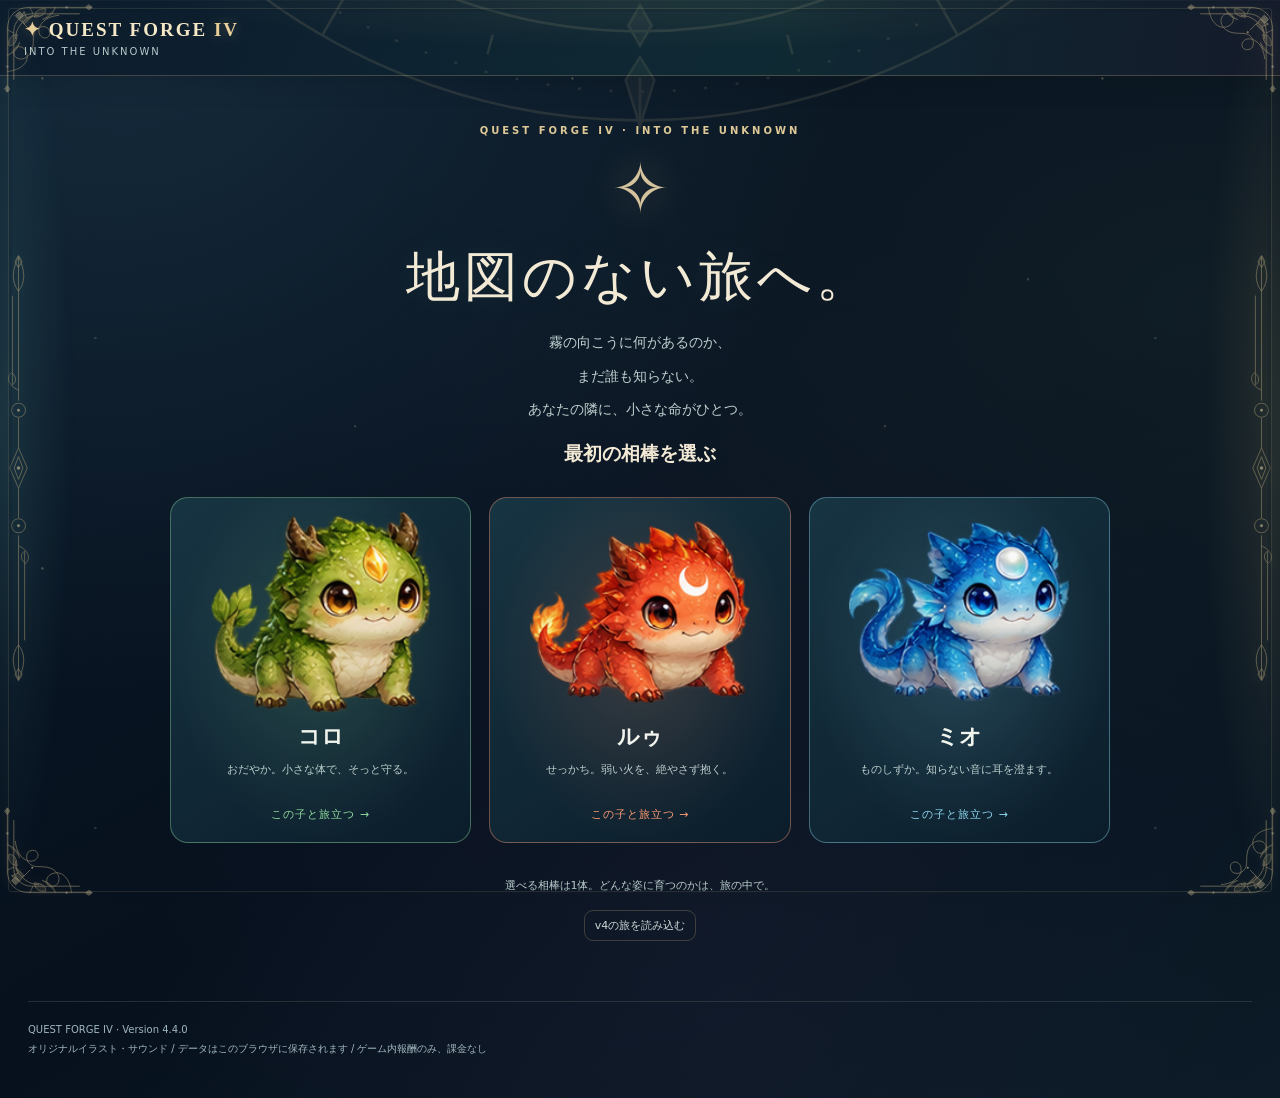
==== commit d1a5c4aa: "Polish elemental combat effects and celestial lobby framing" ====
--- a/docs/index.html
+++ b/docs/index.html
@@ -1 +1 @@
-<!doctype html><html lang="ja"><head><meta charset="utf-8"><meta name="viewport" content="width=device-width,initial-scale=1"><meta name="description" content="現実の5分を冒険に変える。仲間を育て、課題達成で攻撃し、ダンジョンを攻略する集中RPG。"><title>QUEST FORGE IV｜5分を、冒険に。</title><link rel="stylesheet" href="style.css?v=a85d9c349c6e"><link rel="stylesheet" href="fantasy.css?v=ffc625d0d23c"></head><body><header><div class="brand"><em>✦</em> QUEST FORGE <em>IV</em><span class="version">INTO THE UNKNOWN</span></div><div class="wallet" id="wallet" aria-label="所持品"></div></header><main><div class="topbar"><nav id="nav" aria-label="メインメニュー"></nav><div id="sound" class="sound"></div></div><div id="app"></div><footer>QUEST FORGE IV · Version 4.3.0<br>オリジナルイラスト・サウンド / データはこのブラウザに保存されます / ゲーム内報酬のみ、課金なし</footer></main><div class="toast" id="toast" role="status" hidden></div><script>const ASSETS={"collection0": "assets/collection-a-alpha.png", "collection1": "assets/collection-b-alpha.png", "sheets": {"forest-guardian.png": {"url": "assets/forest-guardian.png", "width": 1536, "height": 1024}, "world-rooms.png": {"url": "assets/world-rooms.png", "width": 1536, "height": 1024}, "glacier-guardian.png": {"url": "assets/glacier-guardian.png", "width": 1536, "height": 1024}, "collection-b-alpha.png": {"url": "assets/collection-b-alpha.png", "width": 1254, "height": 1254}, "luminous-sanctuary-v1.png": {"url": "assets/luminous-sanctuary-v1.png", "width": 1672, "height": 941}, "rare-0.png": {"url": "assets/rare-0.png", "width": 1086, "height": 1448}, "rare-1.png": {"url": "assets/rare-1.png", "width": 1086, "height": 1448}, "elite-1.png": {"url": "assets/elite-1.png", "width": 1086, "height": 1448}, "elite-0.png": {"url": "assets/elite-0.png", "width": 1086, "height": 1448}, "dungeon-backgrounds.png": {"url": "assets/dungeon-backgrounds.png", "width": 2048, "height": 768}, "collection-a-alpha.png": {"url": "assets/collection-a-alpha.png", "width": 1254, "height": 1254}, "collection-a.png": {"url": "assets/collection-a.png", "width": 1254, "height": 1254}, "collection-b.png": {"url": "assets/collection-b.png", "width": 1254, "height": 1254}, "summon-gate-v1.png": {"url": "assets/summon-gate-v1.png", "width": 1672, "height": 941}, "common-0.png": {"url": "assets/common-0.png", "width": 1086, "height": 1448}, "common-1.png": {"url": "assets/common-1.png", "width": 1086, "height": 1448}, "common-2.png": {"url": "assets/common-2.png", "width": 1086, "height": 1448}, "companions.png": {"url": "assets/companions.png", "width": 1619, "height": 972}, "volcano-guardian.png": {"url": "assets/volcano-guardian.png", "width": 1536, "height": 1024}}};</script><script src="catalog.js?v=970878e5e327"></script><script src="engine.js?v=32f169a0ca56"></script><script src="art.js?v=782ce0d9a238"></script><script src="sound.js?v=49ab6289c2ab"></script><script src="app.js?v=9c11e941e85a"></script></body></html>
+<!doctype html><html lang="ja"><head><meta charset="utf-8"><meta name="viewport" content="width=device-width,initial-scale=1"><meta name="description" content="現実の5分を冒険に変える。仲間を育て、課題達成で攻撃し、ダンジョンを攻略する集中RPG。"><title>QUEST FORGE IV｜5分を、冒険に。</title><link rel="stylesheet" href="style.css?v=a85d9c349c6e"><link rel="stylesheet" href="fantasy.css?v=20c5c6684dac"><link rel="stylesheet" href="divine-frame.css?v=09fe3a084e53"><link rel="stylesheet" href="combat-fx.css?v=f8c08274d47d"></head><body><div class="divine-perimeter" aria-hidden="true"><span class="perimeter-halo"></span><span class="perimeter-rail rail-left"></span><span class="perimeter-rail rail-right"></span><i class="perimeter-corner corner-tl"></i><i class="perimeter-corner corner-tr"></i><i class="perimeter-corner corner-bl"></i><i class="perimeter-corner corner-br"></i></div><header><div class="brand"><em>✦</em> QUEST FORGE <em>IV</em><span class="version">INTO THE UNKNOWN</span></div><div class="wallet" id="wallet" aria-label="所持品"></div></header><main><div class="topbar"><nav id="nav" aria-label="メインメニュー"></nav><div id="sound" class="sound"></div></div><div id="app"></div><footer>QUEST FORGE IV · Version 4.4.0<br>オリジナルイラスト・サウンド / データはこのブラウザに保存されます / ゲーム内報酬のみ、課金なし</footer></main><div class="toast" id="toast" role="status" hidden></div><script>const ASSETS={"collection0": "assets/collection-a-alpha.png", "collection1": "assets/collection-b-alpha.png", "sheets": {"forest-guardian.png": {"url": "assets/forest-guardian.png", "width": 1536, "height": 1024}, "world-rooms.png": {"url": "assets/world-rooms.png", "width": 1536, "height": 1024}, "glacier-guardian.png": {"url": "assets/glacier-guardian.png", "width": 1536, "height": 1024}, "collection-b-alpha.png": {"url": "assets/collection-b-alpha.png", "width": 1254, "height": 1254}, "luminous-sanctuary-v1.png": {"url": "assets/luminous-sanctuary-v1.png", "width": 1672, "height": 941}, "rare-0.png": {"url": "assets/rare-0.png", "width": 1086, "height": 1448}, "rare-1.png": {"url": "assets/rare-1.png", "width": 1086, "height": 1448}, "elite-1.png": {"url": "assets/elite-1.png", "width": 1086, "height": 1448}, "elite-0.png": {"url": "assets/elite-0.png", "width": 1086, "height": 1448}, "dungeon-backgrounds.png": {"url": "assets/dungeon-backgrounds.png", "width": 2048, "height": 768}, "collection-a-alpha.png": {"url": "assets/collection-a-alpha.png", "width": 1254, "height": 1254}, "collection-a.png": {"url": "assets/collection-a.png", "width": 1254, "height": 1254}, "collection-b.png": {"url": "assets/collection-b.png", "width": 1254, "height": 1254}, "summon-gate-v1.png": {"url": "assets/summon-gate-v1.png", "width": 1672, "height": 941}, "common-0.png": {"url": "assets/common-0.png", "width": 1086, "height": 1448}, "common-1.png": {"url": "assets/common-1.png", "width": 1086, "height": 1448}, "common-2.png": {"url": "assets/common-2.png", "width": 1086, "height": 1448}, "companions.png": {"url": "assets/companions.png", "width": 1619, "height": 972}, "volcano-guardian.png": {"url": "assets/volcano-guardian.png", "width": 1536, "height": 1024}}};</script><script src="catalog.js?v=970878e5e327"></script><script src="engine.js?v=32f169a0ca56"></script><script src="art.js?v=782ce0d9a238"></script><script src="sound.js?v=2c8f2a5f9b86"></script><script src="app.js?v=4dfd5faac284"></script></body></html>
--- a/docs/fantasy.css
+++ b/docs/fantasy.css
@@ -317,15 +317,32 @@
   overflow: hidden;
   border-color: #d8c3906b;
   background:
-    linear-gradient(180deg, #07142252, #081b2866 32%, #0b2131eb 55%, #0b1c2bfa 80%),
-    url('assets/summon-gate-v1.png') center top / 100% 440px no-repeat,
-    #0c2332;
+    radial-gradient(ellipse at 50% 25%, #416d7b25, transparent 65%),
+    linear-gradient(150deg, #132d3e, #0b1c2b 80%);
   box-shadow: inset 0 0 70px #07142370, 0 16px 55px #0004;
 }
 .gacha > .eyebrow { color: #f1d9a3; text-shadow: 0 2px 14px #031321; }
 .gacha > h1 { text-shadow: 0 3px 22px #04121b; font-weight: 500; }
 .gacha > p { color: #c1d4d4; }
-.gacha .summon-gate { background: radial-gradient(circle, #b0ded524, #82c4cd08 54%, transparent 70%); }
+.gacha .summon-gate {
+  width: min(100%, 680px);
+  height: 320px;
+  margin: 22px auto 25px;
+  overflow: hidden;
+  border: 1px solid #d4c49b60;
+  border-radius: 18px;
+  background: #102737 url('assets/summon-gate-v1.png') center / cover no-repeat;
+  box-shadow: inset 0 0 40px #06121c55, 0 14px 40px #0005, 0 0 35px #9bc7dc12;
+}
+.gacha .summon-gate::after {
+  content: '';
+  position: absolute;
+  inset: 0;
+  pointer-events: none;
+  background: radial-gradient(ellipse at 50% 40%, #d7edff24, transparent 58%);
+  animation: fantasy-gate-glow 9s ease-in-out infinite alternate;
+}
+.gacha .summon-gate > span, .gacha .summon-gate > .gate-ring { display: none; }
 .summon-gate > span { color: #f3e4b8; text-shadow: 0 0 22px #f3dc9699, 0 0 45px #8ecfce5c; }
 .gate-ring { border-color: #e4d49cbd; box-shadow: 0 0 25px #c9d69b24, inset 0 0 25px #99d8cc26; }
 .gate-ring::before { color: #f2e1af; background: #173640; text-shadow: 0 0 12px #edcf8d66; }
@@ -375,6 +392,7 @@
 @keyframes fantasy-mote { 0%, 100% { transform: translate3d(0, 8px, 0); opacity: .12; } 45% { opacity: .8; } 75% { transform: translate3d(12px, -19px, 0); opacity: .38; } }
 @keyframes fantasy-companion { 0%, 100% { transform: translateY(0); } 50% { transform: translateY(-5px); } }
 @keyframes fantasy-node-reveal { from { opacity: 0; } to { opacity: 1; } }
+@keyframes fantasy-gate-glow { from { opacity: .2; } to { opacity: .8; } }
 
 @media (max-width: 850px) {
   .lobby-copy { width: 65%; padding-left: 30px; }
@@ -424,9 +442,8 @@
   .lobby-toolbar > button { width: 100%; margin-top: 13px; }
   .panel { backdrop-filter: none; -webkit-backdrop-filter: none; }
   .modal { border-radius: 17px; }
-  .gacha { background-size: auto, auto 370px, auto; }
   .gacha > h1 { font-size: 28px; line-height: 1.5; }
-  .gacha .summon-gate { width: 220px; height: 220px; }
+  .gacha .summon-gate { width: 100%; height: 240px; }
 }
 
 @media (max-width: 370px) {
@@ -443,7 +460,7 @@
 
 @media (prefers-reduced-motion: reduce) {
   .lobby-hero::after, .lobby-motes i, .lobby-companion svg.monster-art,
-  .map-region .map-node.frontier, .gate-ring, .summon-gate {
+  .map-region .map-node.frontier, .gate-ring, .summon-gate, .gacha .summon-gate::after {
     animation: none !important;
     transition: none !important;
   }
--- a/docs/divine-frame.css
+++ b/docs/divine-frame.css
@@ -0,0 +1,194 @@
+/* A gilded celestial frame. Every ornament is non-interactive and contains no world spoilers. */
+:root {
+  --divine-filigree: url("data:image/svg+xml,%3Csvg%20xmlns%3D%22http%3A%2F%2Fwww.w3.org%2F2000%2Fsvg%22%20viewBox%3D%220%200%20120%20120%22%20fill%3D%22none%22%3E%3Cg%20stroke%3D%22%23e9d29a%22%20stroke-width%3D%22.9%22%20stroke-linecap%3D%22round%22%20stroke-linejoin%3D%22round%22%3E%3Cpath%20d%3D%22M8%20113V35C8%2019%2019%208%2035%208h78M16%2098V38c0-12%2010-22%2022-22h60%22%2F%3E%3Cpath%20d%3D%22M8%2088c17-1%2028-12%2024-23-4-12-17-9-16%200%201%209%2014%2011%2021%200%206-10%201-22%206-28%205-7%2015-6%2017-1%204%209-6%2014-11%207-6-9%204-24%2023-25M18%2047c0-16%2014-29%2029-29M27%2027l9%209M36%208l4%208M8%2036l8%204%22%2F%3E%3Cpath%20d%3D%22M8%2068c8-3%2013-8%2015-16M68%208c-3%208-8%2013-16%2015M23%2023l6-10%203%208%208-3-10%2010z%22%20fill%3D%22%23dfc38a%22%20fill-opacity%3D%22.3%22%2F%3E%3Cpath%20d%3D%22M42%2020c9%200%2014-4%2014-10-8-1-14%202-14%2010M20%2042c0%209-4%2014-10%2014-1-8%202-14%2010-14%22%20fill%3D%22%23dfc38a%22%20fill-opacity%3D%22.22%22%2F%3E%3Cpath%20d%3D%22M8%20106l3%204-3%204-3-4zM106%208l4%203%204-3-4-3zM18%2018l5-5%205%205-5%205z%22%20fill%3D%22%23f1dfad%22%20fill-opacity%3D%22.6%22%2F%3E%3C%2Fg%3E%3Cg%20fill%3D%22%23f2dfad%22%3E%3Ccircle%20cx%3D%228%22%20cy%3D%2282%22%20r%3D%221.4%22%2F%3E%3Ccircle%20cx%3D%2282%22%20cy%3D%228%22%20r%3D%221.4%22%2F%3E%3Ccircle%20cx%3D%2239%22%20cy%3D%2239%22%20r%3D%221.3%22%2F%3E%3C%2Fg%3E%3C%2Fsvg%3E");
+  --divine-rail: url("data:image/svg+xml,%3Csvg%20xmlns%3D%22http%3A%2F%2Fwww.w3.org%2F2000%2Fsvg%22%20viewBox%3D%220%200%2040%20500%22%20fill%3D%22none%22%3E%3Cg%20stroke%3D%22%23ddc68f%22%20stroke-width%3D%22.8%22%3E%3Cpath%20d%3D%22M20%208v165m0%20154v165M13%2053v102m14%20190v102M20%20193v34m0%2046v34%22%2F%3E%3Cpath%20d%3D%22M20%207l4%207-4%207-4-7zM20%20479l4%207-4%207-4-7zM20%20227l10%2023-10%2023-10-23zM20%20237l5%2013-5%2013-5-13z%22%2F%3E%3Ccircle%20cx%3D%2220%22%20cy%3D%22184%22%20r%3D%228%22%2F%3E%3Ccircle%20cx%3D%2220%22%20cy%3D%22316%22%20r%3D%228%22%2F%3E%3Cpath%20d%3D%22M20%20161c-12-5-14-15-8-20%206%204%206%2011%201%2014M20%20339c12%205%2014%2015%208%2020-6-4-6-11-1-14M20%208c-8%2018-8%2029%200%2040%208-11%208-22%200-40M20%20452c-8%2011-8%2022%200%2040%208-18%208-29%200-40%22%2F%3E%3C%2Fg%3E%3Cg%20fill%3D%22%23f4dfab%22%3E%3Ccircle%20cx%3D%2220%22%20cy%3D%22250%22%20r%3D%222%22%2F%3E%3Ccircle%20cx%3D%2220%22%20cy%3D%22184%22%20r%3D%221.6%22%2F%3E%3Ccircle%20cx%3D%2220%22%20cy%3D%22316%22%20r%3D%221.6%22%2F%3E%3C%2Fg%3E%3C%2Fsvg%3E");
+  --divine-astrolabe: url("data:image/svg+xml,%3Csvg%20xmlns%3D%22http%3A%2F%2Fwww.w3.org%2F2000%2Fsvg%22%20viewBox%3D%220%200%20512%20512%22%20fill%3D%22none%22%3E%3Cg%20stroke%3D%22%23dec795%22%20stroke-width%3D%22.9%22%3E%3Ccircle%20cx%3D%22256%22%20cy%3D%22256%22%20r%3D%22221%22%2F%3E%3Ccircle%20cx%3D%22256%22%20cy%3D%22256%22%20r%3D%22211%22%20stroke-dasharray%3D%221%2010%22%2F%3E%3Ccircle%20cx%3D%22256%22%20cy%3D%22256%22%20r%3D%22190%22%2F%3E%3Ccircle%20cx%3D%22256%22%20cy%3D%22256%22%20r%3D%22176%22%2F%3E%3Ccircle%20cx%3D%22256%22%20cy%3D%22256%22%20r%3D%22169%22%20stroke-dasharray%3D%222%209%22%2F%3E%3Ccircle%20cx%3D%22256%22%20cy%3D%22256%22%20r%3D%22106%22%2F%3E%3Ccircle%20cx%3D%22256%22%20cy%3D%22256%22%20r%3D%2244%22%2F%3E%3Cpath%20d%3D%22M256%2035v15%22%20transform%3D%22rotate(0%20256%20256)%22%2F%3E%3Cpath%20d%3D%22M256%2051v7%22%20transform%3D%22rotate(15%20256%20256)%22%2F%3E%3Cpath%20d%3D%22M256%2035v15%22%20transform%3D%22rotate(30%20256%20256)%22%2F%3E%3Cpath%20d%3D%22M256%2051v7%22%20transform%3D%22rotate(45%20256%20256)%22%2F%3E%3Cpath%20d%3D%22M256%2035v15%22%20transform%3D%22rotate(60%20256%20256)%22%2F%3E%3Cpath%20d%3D%22M256%2051v7%22%20transform%3D%22rotate(75%20256%20256)%22%2F%3E%3Cpath%20d%3D%22M256%2035v15%22%20transform%3D%22rotate(90%20256%20256)%22%2F%3E%3Cpath%20d%3D%22M256%2051v7%22%20transform%3D%22rotate(105%20256%20256)%22%2F%3E%3Cpath%20d%3D%22M256%2035v15%22%20transform%3D%22rotate(120%20256%20256)%22%2F%3E%3Cpath%20d%3D%22M256%2051v7%22%20transform%3D%22rotate(135%20256%20256)%22%2F%3E%3Cpath%20d%3D%22M256%2035v15%22%20transform%3D%22rotate(150%20256%20256)%22%2F%3E%3Cpath%20d%3D%22M256%2051v7%22%20transform%3D%22rotate(165%20256%20256)%22%2F%3E%3Cpath%20d%3D%22M256%2035v15%22%20transform%3D%22rotate(180%20256%20256)%22%2F%3E%3Cpath%20d%3D%22M256%2051v7%22%20transform%3D%22rotate(195%20256%20256)%22%2F%3E%3Cpath%20d%3D%22M256%2035v15%22%20transform%3D%22rotate(210%20256%20256)%22%2F%3E%3Cpath%20d%3D%22M256%2051v7%22%20transform%3D%22rotate(225%20256%20256)%22%2F%3E%3Cpath%20d%3D%22M256%2035v15%22%20transform%3D%22rotate(240%20256%20256)%22%2F%3E%3Cpath%20d%3D%22M256%2051v7%22%20transform%3D%22rotate(255%20256%20256)%22%2F%3E%3Cpath%20d%3D%22M256%2035v15%22%20transform%3D%22rotate(270%20256%20256)%22%2F%3E%3Cpath%20d%3D%22M256%2051v7%22%20transform%3D%22rotate(285%20256%20256)%22%2F%3E%3Cpath%20d%3D%22M256%2035v15%22%20transform%3D%22rotate(300%20256%20256)%22%2F%3E%3Cpath%20d%3D%22M256%2051v7%22%20transform%3D%22rotate(315%20256%20256)%22%2F%3E%3Cpath%20d%3D%22M256%2035v15%22%20transform%3D%22rotate(330%20256%20256)%22%2F%3E%3Cpath%20d%3D%22M256%2051v7%22%20transform%3D%22rotate(345%20256%20256)%22%2F%3E%3Cpath%20d%3D%22M256%2061l4%207-4%207-4-7z%22%20transform%3D%22rotate(0%20256%20256)%22%20fill%3D%22%23eddaad%22%20fill-opacity%3D%22.4%22%2F%3E%3Cpath%20d%3D%22M256%2061l4%207-4%207-4-7z%22%20transform%3D%22rotate(45%20256%20256)%22%20fill%3D%22%23eddaad%22%20fill-opacity%3D%22.4%22%2F%3E%3Cpath%20d%3D%22M256%2061l4%207-4%207-4-7z%22%20transform%3D%22rotate(90%20256%20256)%22%20fill%3D%22%23eddaad%22%20fill-opacity%3D%22.4%22%2F%3E%3Cpath%20d%3D%22M256%2061l4%207-4%207-4-7z%22%20transform%3D%22rotate(135%20256%20256)%22%20fill%3D%22%23eddaad%22%20fill-opacity%3D%22.4%22%2F%3E%3Cpath%20d%3D%22M256%2061l4%207-4%207-4-7z%22%20transform%3D%22rotate(180%20256%20256)%22%20fill%3D%22%23eddaad%22%20fill-opacity%3D%22.4%22%2F%3E%3Cpath%20d%3D%22M256%2061l4%207-4%207-4-7z%22%20transform%3D%22rotate(225%20256%20256)%22%20fill%3D%22%23eddaad%22%20fill-opacity%3D%22.4%22%2F%3E%3Cpath%20d%3D%22M256%2061l4%207-4%207-4-7z%22%20transform%3D%22rotate(270%20256%20256)%22%20fill%3D%22%23eddaad%22%20fill-opacity%3D%22.4%22%2F%3E%3Cpath%20d%3D%22M256%2061l4%207-4%207-4-7z%22%20transform%3D%22rotate(315%20256%20256)%22%20fill%3D%22%23eddaad%22%20fill-opacity%3D%22.4%22%2F%3E%3Cpath%20d%3D%22M256%2079v354M79%20256h354M131%20131l250%20250m0-250L131%20381%22%20stroke-opacity%3D%22.45%22%2F%3E%3Cpath%20d%3D%22M256%20126l23%20107%20107%2023-107%2023-23%20107-23-107-107-23%20107-23z%22%20stroke-opacity%3D%22.55%22%2F%3E%3Cellipse%20cx%3D%22256%22%20cy%3D%22256%22%20rx%3D%22190%22%20ry%3D%2288%22%20transform%3D%22rotate(35%20256%20256)%22%2F%3E%3Cellipse%20cx%3D%22256%22%20cy%3D%22256%22%20rx%3D%22190%22%20ry%3D%2288%22%20transform%3D%22rotate(-35%20256%20256)%22%20stroke%3D%22%239acfc5%22%20stroke-opacity%3D%22.8%22%2F%3E%3Cpath%20d%3D%22M256%2033l5%2016-5%208-5-8zM256%20455l5%208-5%2016-5-16zM33%20256l16-5%208%205-8%205zM455%20256l8-5%2016%205-16%205z%22%20fill%3D%22%23f1dfb0%22%20fill-opacity%3D%22.4%22%2F%3E%3C%2Fg%3E%3Cg%20fill%3D%22%23e7d2a0%22%3E%3Ccircle%20cx%3D%22256%22%20cy%3D%22256%22%20r%3D%223%22%2F%3E%3Ccircle%20cx%3D%22366%22%20cy%3D%22146%22%20r%3D%223%22%2F%3E%3Ccircle%20cx%3D%22146%22%20cy%3D%22366%22%20r%3D%223%22%2F%3E%3C%2Fg%3E%3C%2Fsvg%3E");
+  --divine-crest: url("data:image/svg+xml,%3Csvg%20xmlns%3D%22http%3A%2F%2Fwww.w3.org%2F2000%2Fsvg%22%20viewBox%3D%220%200%20720%2080%22%20fill%3D%22none%22%3E%3Cg%20stroke%3D%22%23ecd69e%22%20stroke-width%3D%22.9%22%20stroke-linecap%3D%22round%22%3E%3Cpath%20d%3D%22M3%2023h213c38%200%2038%2021%2065%2021%2016%200%2025-10%2018-18-7-8-19-1-12%207%209%209%2027%205%2040-8l33-19%2033%2019c13%2013%2031%2017%2040%208%207-8-5-15-12-7-7%208%202%2018%2018%2018%2027%200%2027-21%2065-21h213%22%2F%3E%3Cpath%20d%3D%22M48%2029h166c36%200%2045%2025%2072%2025%2028%200%2048-12%2074-38%2026%2026%2046%2038%2074%2038%2027%200%2036-25%2072-25h166M333%2030l27-14%2027%2014M345%2043l15-22%2015%2022%22%2F%3E%3Cpath%20d%3D%22M360%205l7%2011-7%2011-7-11z%22%20fill%3D%22%23efdba5%22%20fill-opacity%3D%22.55%22%2F%3E%3Cpath%20d%3D%22M251%2028c-6-12-17-15-25-10%205%209%2013%2012%2025%2010M469%2028c6-12%2017-15%2025-10-5%209-13%2012-25%2010%22%20fill%3D%22%23d7bd7f%22%20fill-opacity%3D%22.35%22%2F%3E%3Cpath%20d%3D%22M323%2031c-7-6-7-15-1-20%207%207%207%2013%201%2020M397%2031c7-6%207-15%201-20-7%207-7%2013-1%2020%22%2F%3E%3C%2Fg%3E%3Cg%20fill%3D%22%23eedaa9%22%3E%3Ccircle%20cx%3D%223%22%20cy%3D%2223%22%20r%3D%221.5%22%2F%3E%3Ccircle%20cx%3D%22717%22%20cy%3D%2223%22%20r%3D%221.5%22%2F%3E%3Ccircle%20cx%3D%22360%22%20cy%3D%2251%22%20r%3D%221.6%22%2F%3E%3C%2Fg%3E%3C%2Fsvg%3E");
+}
+
+/* Kept above the page surface, below dialogs; only the edge receives light. */
+.divine-perimeter {
+  position: fixed;
+  inset: 0;
+  z-index: 8;
+  overflow: hidden;
+  pointer-events: none;
+  user-select: none;
+  opacity: .66;
+}
+.divine-perimeter *, .divine-perimeter::before, .divine-perimeter::after,
+.sanctuary-ornament, .sanctuary-ornament * ,
+.sanctuary-ornament::before, .sanctuary-ornament::after {
+  pointer-events: none;
+}
+.at-camp .divine-perimeter { opacity: 1; }
+.divine-perimeter::before {
+  content: '';
+  position: absolute;
+  inset: 0;
+  background:
+    radial-gradient(ellipse 95px 68% at 0 48%, #78d7ce31, #73c6c214 48%, transparent 80%),
+    radial-gradient(ellipse 100px 68% at 100% 48%, #e4c97e2b, #d7ba7912 48%, transparent 80%),
+    radial-gradient(ellipse 46% 65px at 50% 0, #dcc88b1f, transparent 85%);
+}
+.divine-perimeter::after {
+  content: '';
+  position: absolute;
+  inset: 8px;
+  border: 1px solid #e4d09b30;
+  border-radius: 3px;
+  box-shadow: inset 0 0 0 3px #091d2333, 0 0 14px #c5d5b50c;
+}
+.perimeter-halo {
+  --perimeter-orbit-size: clamp(860px, 115vw, 1540px);
+  position: absolute;
+  top: calc(var(--perimeter-orbit-size) * -.85);
+  left: 50%;
+  width: var(--perimeter-orbit-size);
+  height: var(--perimeter-orbit-size);
+  background: var(--divine-astrolabe) center / contain no-repeat;
+  opacity: .19;
+  transform: translateX(-50%) rotate(0deg);
+  animation: divine-sky-orbit 240s linear infinite;
+}
+.perimeter-rail {
+  position: absolute;
+  top: 16%;
+  bottom: 12%;
+  width: 35px;
+  background: var(--divine-rail) center / 100% 100% no-repeat;
+  opacity: .82;
+  filter: drop-shadow(0 0 7px #a6dfc83d);
+}
+.rail-left { left: 1px; }
+.rail-right { right: 1px; transform: rotate(180deg); filter: drop-shadow(0 0 7px #e6cb8747); }
+.perimeter-corner {
+  position: absolute;
+  width: 96px;
+  height: 96px;
+  background: var(--divine-filigree) center / contain no-repeat;
+  opacity: .8;
+  filter: drop-shadow(0 0 5px #dac18040);
+}
+.corner-tl { top: 1px; left: 1px; }
+.corner-tr { top: 1px; right: 1px; transform: rotate(90deg); }
+.corner-bl { bottom: 1px; left: 1px; transform: rotate(-90deg); }
+.corner-br { bottom: 1px; right: 1px; transform: rotate(180deg); }
+.in-dungeon .divine-perimeter { display: none; }
+
+/* A stronger double rim and carved gold details without changing hero geometry. */
+.lobby-hero {
+  border-color: #ebd79bb3;
+  box-shadow:
+    inset 0 0 0 2px #e6c88216,
+    inset 0 0 60px #06132177,
+    0 0 0 3px #cfb36f16,
+    0 0 0 5px #80c6b90c,
+    0 20px 65px #0005,
+    -12px 0 42px #91d8c414,
+    12px 0 42px #d4bb7919;
+}
+.lobby-hero::before {
+  border-color: #f0dc9f63;
+  box-shadow: inset 0 0 19px #dfc47c07;
+}
+.sanctuary-ornament {
+  position: absolute;
+  inset: 0;
+  z-index: 1;
+  overflow: hidden;
+  border-radius: inherit;
+}
+.sanctuary-ornament::before {
+  content: '';
+  position: absolute;
+  top: -5px;
+  left: 16%;
+  width: 68%;
+  height: 72px;
+  background: var(--divine-crest) top center / 100% auto no-repeat;
+  opacity: .77;
+  filter: drop-shadow(0 0 5px #e1ca8633);
+}
+.sanctuary-ornament::after {
+  content: '';
+  position: absolute;
+  right: 34px;
+  bottom: 14px;
+  left: 34px;
+  height: 1px;
+  background: linear-gradient(90deg, transparent, #e8d49b78 20%, #c4dfc443 50%, #e8d49b78 80%, transparent);
+  box-shadow: 0 -3px #decb9312, 0 0 10px #d9cc9120;
+}
+.sanctuary-crown {
+  position: absolute;
+  right: 2.5%;
+  top: 50%;
+  width: 315px;
+  height: 315px;
+  background: var(--divine-astrolabe) center / contain no-repeat;
+  opacity: .47;
+  transform: translateY(-50%) rotate(-14deg);
+  filter: drop-shadow(0 0 10px #daca8e32);
+  animation: divine-sanctuary-orbit 160s linear infinite;
+}
+.sanctuary-ornament > i {
+  position: absolute;
+  width: 101px;
+  height: 101px;
+  background: var(--divine-filigree) center / contain no-repeat;
+  opacity: .92;
+  filter: drop-shadow(0 0 4px #ecd49740);
+}
+.sanctuary-ornament > i:nth-of-type(1) { top: -1px; left: -1px; }
+.sanctuary-ornament > i:nth-of-type(2) { top: -1px; right: -1px; transform: rotate(90deg); }
+.sanctuary-ornament > i:nth-of-type(3) { bottom: -1px; left: -1px; transform: rotate(-90deg); }
+.sanctuary-ornament > i:nth-of-type(4) { bottom: -1px; right: -1px; transform: rotate(180deg); }
+
+@keyframes divine-sky-orbit {
+  from { transform: translateX(-50%) rotate(0deg); }
+  to { transform: translateX(-50%) rotate(360deg); }
+}
+@keyframes divine-sanctuary-orbit {
+  from { transform: translateY(-50%) rotate(-14deg); }
+  to { transform: translateY(-50%) rotate(346deg); }
+}
+
+@media (max-width: 850px) {
+  .perimeter-rail { width: 26px; opacity: .65; }
+  .perimeter-corner { width: 75px; height: 75px; opacity: .7; }
+  .sanctuary-crown { right: -10px; width: 280px; height: 280px; opacity: .4; }
+  .sanctuary-ornament > i { width: 88px; height: 88px; }
+}
+@media (max-width: 550px) {
+  .divine-perimeter::before {
+    background:
+      radial-gradient(ellipse 31px 65% at 0 48%, #83d9cf24, transparent 80%),
+      radial-gradient(ellipse 31px 65% at 100% 48%, #e5ca8a21, transparent 80%);
+  }
+  .divine-perimeter::after { inset: 3px; border-color: #e3cf9429; }
+  .perimeter-halo { opacity: .12; }
+  .perimeter-rail { top: 23%; bottom: 16%; width: 16px; opacity: .64; }
+  .rail-left { left: -4px; }
+  .rail-right { right: -4px; }
+  .perimeter-corner { width: 53px; height: 53px; opacity: .6; }
+  .corner-tl, .corner-tr { top: -2px; }
+  .corner-bl, .corner-br { bottom: -2px; }
+  .corner-tl, .corner-bl { left: -2px; }
+  .corner-tr, .corner-br { right: -2px; }
+  .sanctuary-ornament::before { top: -2px; left: 8%; width: 84%; height: 43px; opacity: .64; }
+  .sanctuary-ornament::after { right: 22px; bottom: 10px; left: 22px; }
+  .sanctuary-ornament > i { width: 61px; height: 61px; opacity: .88; }
+  .sanctuary-crown { top: 65%; right: -17px; width: 190px; height: 190px; opacity: .44; }
+}
+@media (max-width: 370px) {
+  .perimeter-corner { width: 41px; height: 41px; }
+  .perimeter-rail { width: 14px; }
+  .sanctuary-ornament > i { width: 51px; height: 51px; }
+  .sanctuary-crown { right: -19px; width: 170px; height: 170px; opacity: .4; }
+  .sanctuary-ornament::before { left: 6%; width: 88%; opacity: .55; }
+}
+@media (prefers-reduced-motion: reduce) {
+  .perimeter-halo, .sanctuary-crown { animation: none !important; }
+}
+
--- a/docs/combat-fx.css
+++ b/docs/combat-fx.css
@@ -0,0 +1,292 @@
+/* Short, local bursts. Combat geometry and task controls stay in style.css. */
+.battle-fx {
+  --fx: #ecd79e;
+  isolation: isolate;
+  pointer-events: none;
+}
+.strike-charge, .impact-scene, .total-impact, .defeat-finale, .skill-cutin {
+  position: absolute;
+  inset: 0;
+  display: grid;
+  place-items: center;
+  pointer-events: none;
+}
+
+/* A brief wind-up makes the instant of contact feel deliberate. */
+.strike-charge {
+  background: radial-gradient(ellipse at 50% 55%, color-mix(in srgb, var(--fx) 24%, transparent), transparent 54%);
+  animation: qf-charge-light .1s ease-out both;
+}
+.fx-sigil {
+  position: relative;
+  width: 63px;
+  height: 63px;
+  border: 2px solid var(--fx);
+  border-radius: 50%;
+  box-shadow: 0 0 18px color-mix(in srgb, var(--fx) 50%, transparent), inset 0 0 18px color-mix(in srgb, var(--fx) 35%, transparent);
+  animation: qf-charge-sigil .1s cubic-bezier(.15, .7, .3, 1) both;
+}
+.fx-sigil::before, .fx-sigil::after {
+  content: '';
+  position: absolute;
+  inset: 10px;
+  border: 1px solid #fff5d9;
+  transform: rotate(45deg);
+}
+.fx-sigil::after { inset: -9px; border-color: color-mix(in srgb, var(--fx) 60%, transparent); transform: rotate(25deg); }
+.battle-fx .projectile {
+  left: 50%;
+  bottom: -18%;
+  width: 9px;
+  height: 128px;
+  border-radius: 70% 70% 25% 25%;
+  background: linear-gradient(0deg, transparent, var(--fx, var(--c, #e8d29b)) 40%, #fffbea);
+  box-shadow: 0 0 14px var(--fx, var(--c, #e8d29b)), 0 0 27px color-mix(in srgb, var(--fx, #e8d29b) 45%, transparent);
+  animation: qf-projectile .14s cubic-bezier(.22, .63, .55, 1) both;
+}
+.battle-fx .projectile::after { content: ''; position: absolute; inset: 15% 30%; background: #fff9e5; border-radius: 50%; }
+
+/* Contact: a bright core, a ring, and eight outward rays. */
+.impact-scene { --hit-angle: -28deg; }
+.impact-scene::before {
+  content: '';
+  position: absolute;
+  inset: 0;
+  background: radial-gradient(ellipse at 50% 53%, #fff8d465, color-mix(in srgb, var(--fx) 28%, transparent) 19%, transparent 54%);
+  animation: qf-contact-glow .28s ease-out both;
+}
+.impact-ring {
+  position: absolute;
+  left: 50%;
+  top: 53%;
+  width: 106px;
+  height: 106px;
+  border: 3px solid var(--fx);
+  border-radius: 50%;
+  box-shadow: 0 0 12px color-mix(in srgb, var(--fx) 65%, transparent), inset 0 0 10px color-mix(in srgb, var(--fx) 35%, transparent);
+  animation: qf-impact-ring .3s cubic-bezier(.12, .7, .28, 1) both;
+}
+.impact-spike {
+  position: absolute;
+  left: calc(50% - 2px);
+  top: 53%;
+  width: 4px;
+  height: 36px;
+  transform-origin: 50% 0;
+  border-radius: 100% 100% 30% 30%;
+  background: linear-gradient(#fff9dc, var(--fx) 43%, transparent);
+  animation: qf-impact-spike .28s cubic-bezier(.16, .65, .4, 1) both;
+}
+.impact-slash {
+  position: absolute;
+  left: 50%;
+  top: 53%;
+  width: 68%;
+  height: 14px;
+  background: linear-gradient(90deg, transparent, var(--fx) 16%, #fffbe9 50%, var(--fx) 84%, transparent);
+  clip-path: polygon(0 65%, 39% 30%, 100% 0, 61% 66%, 0 100%);
+  transform-origin: center;
+  animation: qf-impact-slash .27s cubic-bezier(.1, .7, .2, 1) both;
+}
+.impact-slash::after { content: ''; position: absolute; inset: 0; background: #fff6d3; transform: rotate(49deg) scale(.75, .5); }
+.impact-scene .damage-pop {
+  position: relative;
+  z-index: 4;
+  max-width: 94%;
+  color: #fff4d0;
+  font: 900 clamp(34px, 10.5vw, 60px)/1 Georgia, serif;
+  font-style: italic;
+  letter-spacing: -1px;
+  text-align: center;
+  -webkit-text-stroke: 1px color-mix(in srgb, var(--fx) 38%, #263142);
+  paint-order: stroke fill;
+  text-shadow: 0 3px #061223, 0 5px #061223, 0 0 20px color-mix(in srgb, var(--fx) 60%, transparent);
+  animation: qf-damage-number .3s cubic-bezier(.12, .68, .2, 1) both;
+}
+.impact-scene .damage-pop small {
+  margin-top: 9px;
+  color: #fff6db;
+  font: 600 10px/1.4 system-ui, sans-serif;
+  letter-spacing: 1px;
+  -webkit-text-stroke: 0;
+  text-shadow: 0 2px 4px #041121, 0 0 8px #041121;
+}
+
+/* The silhouette of each impact carries its element, even without color. */
+.impact-fire .impact-ring { border-style: dashed; border-width: 4px; }
+.impact-fire .impact-slash { height: 24px; clip-path: polygon(0 70%, 49% 9%, 39% 42%, 100% 0, 67% 60%, 73% 39%, 0 100%); }
+.impact-fire .impact-spike { width: 6px; height: 43px; clip-path: polygon(50% 0, 100% 72%, 55% 55%, 50% 100%, 0 73%); }
+.impact-water { --hit-angle: -10deg; }
+.impact-water .impact-ring { width: 142px; height: 71px; border-width: 4px 1px; }
+.impact-water .impact-slash { height: 45px; border: 3px solid #d6f5ff; border-width: 0 0 3px; border-radius: 50%; clip-path: none; background: linear-gradient(0deg, color-mix(in srgb, var(--fx) 48%, transparent), transparent 80%); }
+.impact-water .impact-slash::after { display: none; }
+.impact-water .impact-spike { height: 22px; width: 7px; border-radius: 60% 60% 70% 20%; }
+.impact-wood { --hit-angle: 22deg; }
+.impact-wood .impact-ring { border-style: dashed; border-width: 2px; }
+.impact-wood .impact-slash { width: 100px; height: 125px; background: linear-gradient(155deg, #fff9d8, var(--fx) 50%, transparent); clip-path: polygon(50% 0, 63% 31%, 87% 26%, 71% 49%, 100% 57%, 63% 68%, 50% 100%, 38% 69%, 0 58%, 29% 48%, 16% 26%, 38% 32%); }
+.impact-wood .impact-slash::after { display: none; }
+.impact-wood .impact-spike { width: 11px; height: 24px; border-radius: 95% 0 95% 0; }
+.impact-light { --hit-angle: 0deg; }
+.impact-light .impact-ring { border-style: double; border-width: 5px; }
+.impact-light .impact-slash { width: 136px; height: 136px; background: linear-gradient(135deg, #fffdec, var(--fx)); clip-path: polygon(50% 0, 58% 38%, 81% 19%, 63% 43%, 100% 50%, 63% 58%, 81% 81%, 58% 63%, 50% 100%, 42% 63%, 19% 81%, 38% 58%, 0 50%, 38% 43%, 19% 19%, 43% 38%); }
+.impact-light .impact-slash::after { display: none; }
+.impact-dark { --hit-angle: -38deg; }
+.impact-dark::before { background: radial-gradient(ellipse at 50% 53%, #ebe1ff42, color-mix(in srgb, var(--fx) 25%, transparent) 20%, #160e2926 40%, transparent 63%); }
+.impact-dark .impact-ring { border-width: 5px 1px; border-top-color: transparent; border-bottom-color: transparent; }
+.impact-dark .impact-slash { width: 128px; height: 128px; border: 0 solid #e6d6ff; border-right-width: 11px; border-left: 2px solid var(--fx); border-radius: 50%; clip-path: none; background: transparent; box-shadow: inset -7px 0 15px color-mix(in srgb, var(--fx) 35%, transparent); }
+.impact-dark .impact-slash::after { display: none; }
+.impact-dark .impact-spike { height: 30px; clip-path: polygon(50% 0, 100% 50%, 50% 100%, 0 50%); }
+
+/* A party member steps forward; only the enemy scene receives the shake. */
+.actor-strike { animation: qf-actor-strike .4s ease-out !important; box-shadow: inset 0 0 18px color-mix(in srgb, var(--c) 32%, transparent), 0 0 19px var(--c); }
+.enemy-scene.impact-shake { animation: qf-impact-shake .24s ease-out; }
+.enemy-scene.finisher-shake { animation: qf-finisher-shake .42s ease-out; }
+.enemy-sprite.taking-hit { animation: qf-enemy-recoil .25s ease-out !important; filter: brightness(1.45) drop-shadow(0 0 11px #fff1c773); }
+.enemy-sprite.defeated { animation: qf-enemy-dissolve .75s ease-in forwards !important; }
+
+/* Skill cut-ins stay inside the scene and keep the task controls visible. */
+.skill-cutin {
+  z-index: 10;
+  overflow: hidden;
+  color: #fff4d5;
+  background: linear-gradient(110deg, #061221eb, #102d37bf 43%, #0c1b2deb), radial-gradient(ellipse at 27% 55%, color-mix(in srgb, var(--fx) 35%, transparent), transparent 63%);
+  animation: qf-skill-cutin .65s cubic-bezier(.12, .68, .25, 1) both;
+}
+.skill-cutin::before {
+  content: '';
+  position: absolute;
+  inset: -35%;
+  background: repeating-linear-gradient(135deg, transparent 0 25px, color-mix(in srgb, var(--fx) 12%, transparent) 26px 28px, transparent 29px 49px);
+  animation: qf-skill-lines .65s ease-out both;
+}
+.skill-cutin::after {
+  content: '';
+  position: absolute;
+  inset: 12% -5%;
+  border-top: 1px solid color-mix(in srgb, var(--fx) 75%, transparent);
+  border-bottom: 1px solid color-mix(in srgb, var(--fx) 55%, transparent);
+  background: linear-gradient(90deg, transparent, color-mix(in srgb, var(--fx) 9%, transparent), transparent);
+  transform: skewY(-6deg);
+}
+.skill-portrait { position: absolute; z-index: 3; left: 5%; bottom: 0; width: 43%; height: 91%; display: flex; align-items: flex-end; justify-content: center; animation: qf-skill-portrait .65s cubic-bezier(.12, .68, .25, 1) both; }
+.skill-portrait svg.monster-art { display: block; width: 100%; height: 100%; max-height: 310px; filter: drop-shadow(0 7px 5px #02091699) drop-shadow(0 0 18px color-mix(in srgb, var(--fx) 45%, transparent)); }
+.skill-title { position: absolute; z-index: 4; left: 43%; right: 4%; top: 50%; transform: translateY(-50%); animation: qf-skill-title .65s cubic-bezier(.12, .68, .25, 1) both; }
+.skill-title small { display: block; color: var(--fx); font: 700 9px/1.4 system-ui, sans-serif; letter-spacing: 2px; text-shadow: 0 1px 5px #000; }
+.skill-title strong { display: block; margin: 7px 0 8px; color: #fff4d5; font: 800 clamp(18px, 5.1vw, 29px)/1.4 Georgia, 'Hiragino Mincho ProN', serif; letter-spacing: 1px; text-shadow: 0 2px #03111f, 0 0 19px color-mix(in srgb, var(--fx) 50%, transparent); }
+.skill-title span { display: block; color: #e2ece3; font: 500 10px/1.6 system-ui, sans-serif; text-shadow: 0 1px 5px #000; }
+.skill-halo { position: absolute; z-index: 1; left: 27%; top: 53%; width: 45%; max-width: 235px; aspect-ratio: 1; border: 2px solid var(--fx); border-radius: 50%; background: radial-gradient(circle, color-mix(in srgb, var(--fx) 18%, transparent), transparent 65%); box-shadow: 0 0 25px color-mix(in srgb, var(--fx) 27%, transparent), inset 0 0 20px color-mix(in srgb, var(--fx) 20%, transparent); animation: qf-skill-halo .65s ease-out both; }
+.skill-halo::before, .skill-halo::after { content: ''; position: absolute; inset: 10%; border: 1px solid color-mix(in srgb, var(--fx) 70%, transparent); border-radius: inherit; }
+.skill-halo::after { inset: -8%; border-style: dashed; border-color: color-mix(in srgb, var(--fx) 35%, transparent); }
+.skill-power .skill-halo { border-radius: 0; border: 0; background: repeating-conic-gradient(from 13deg, transparent 0deg 24deg, color-mix(in srgb, var(--fx) 35%, transparent) 25deg 33deg, transparent 34deg 45deg); clip-path: polygon(50% 0, 60% 24%, 86% 7%, 77% 36%, 100% 50%, 75% 62%, 90% 91%, 60% 77%, 50% 100%, 39% 75%, 10% 91%, 24% 61%, 0 50%, 24% 38%, 9% 10%, 38% 24%); }
+.skill-power .skill-halo::before { inset: 30% -30%; border: 0; border-radius: 0; background: linear-gradient(90deg, transparent, #fff1c9, var(--fx), transparent); transform: rotate(-35deg); }
+.skill-heal .skill-halo { border-width: 3px; border-color: #c9f0d1; }
+.skill-heal .skill-halo::before { inset: 20%; border-radius: 100% 0 100% 0; border: 2px solid #b8e8c3; transform: rotate(45deg); background: #b8e8c31c; }
+.skill-heal .skill-halo::after { inset: 32%; border: 0; border-radius: 100% 0 100% 0; background: #e4f5c440; transform: rotate(-45deg); }
+.skill-guard .skill-halo { border: 0; border-radius: 0; clip-path: polygon(50% 0, 94% 24%, 94% 73%, 50% 100%, 6% 73%, 6% 24%); background: linear-gradient(135deg, #f2f4c7, var(--fx) 45%, #a2ddd9); }
+.skill-guard .skill-halo::before { inset: 4px; border: 0; border-radius: 0; clip-path: inherit; background: radial-gradient(ellipse at 35% 20%, #7eaeb949, #102d43ed 72%); }
+.skill-guard .skill-halo::after { inset: 15%; border: 1px solid #e8f3ce; border-radius: 0; clip-path: inherit; background: #c7e8d21a; }
+.skill-pierce .skill-halo { border-radius: 0; border-width: 3px; clip-path: polygon(50% 0, 100% 50%, 50% 100%, 0 50%); background: linear-gradient(135deg, transparent 42%, #fff4d1 49%, var(--fx) 51%, transparent 58%); }
+.skill-pierce .skill-halo::before { inset: 25%; border-radius: 0; transform: rotate(45deg); }
+.skill-drain .skill-halo { border-width: 1px 8px; border-color: #cfb2ed; box-shadow: inset -20px 0 26px #a88ad755, 0 0 24px #8053ba5c; }
+.skill-drain .skill-halo::before { inset: 14%; border-width: 1px 4px; border-color: #d3b9f4; transform: rotate(-35deg); }
+.skill-drain .skill-halo::after { inset: 33%; border: 0; background: #e9d4ff44; clip-path: polygon(50% 0, 100% 50%, 50% 100%, 0 50%); }
+.skill-revive .skill-halo { border-color: #f8eac0; border-width: 4px 1px; background: radial-gradient(ellipse, #fff1b73d, transparent 68%); }
+.skill-revive .skill-halo::before { inset: -45% 36%; border: 0; background: linear-gradient(0deg, transparent, #f7e9ba44 20%, #fff9dbb0 50%, #f7e9ba44 80%, transparent); }
+.skill-revive .skill-halo::after { inset: 36% -35%; border: 0; background: linear-gradient(90deg, transparent, #fff9dbb0, transparent); }
+
+/* Team damage lands as one final, readable punctuation mark. */
+.total-impact { z-index: 6; }
+.total-impact::before { content: ''; position: absolute; inset: 0; background: radial-gradient(ellipse, #ffe5a329, transparent 61%); animation: qf-total-glow .36s ease-out both; }
+.total-impact .total-pop {
+  position: relative;
+  color: #ffedb5;
+  font: 900 italic clamp(43px, 13.5vw, 78px)/1 Georgia, serif;
+  letter-spacing: -2px;
+  text-align: center;
+  text-shadow: 0 4px #392b30, 0 6px #06121f, 0 0 26px #e9c87d66;
+  -webkit-text-stroke: 1px #bda875;
+  paint-order: stroke fill;
+  animation: qf-total-number .36s cubic-bezier(.12, .7, .25, 1) both;
+}
+.total-impact .total-pop small { margin-top: 10px; color: #fff2cc; font: 700 9px/1.4 system-ui, sans-serif; letter-spacing: 2px; -webkit-text-stroke: 0; text-shadow: 0 2px 5px #06121f; }
+.combo-ribbon { position: absolute; z-index: 3; top: calc(50% + 61px); left: 50%; padding: 5px 21px; color: #26352e; background: linear-gradient(100deg, #bea366, #f1dd9e, #d4ba78); clip-path: polygon(4% 0, 100% 0, 96% 100%, 0 100%); font: 900 11px/1.3 system-ui, sans-serif; letter-spacing: 2px; white-space: nowrap; animation: qf-combo-ribbon .36s ease-out both; }
+.recovery-pop { position: absolute; z-index: 4; left: 50%; top: calc(50% - 67px); padding: 4px 13px; border: 1px solid #bde7c67d; border-radius: 20px; color: #d9ffda; background: #10352ae0; font: 800 13px/1.3 system-ui, sans-serif; white-space: nowrap; text-shadow: 0 1px 4px #001f18; animation: qf-recovery-number .36s ease-out both; }
+.battle-skip { position: absolute; z-index: 30; right: 10px; bottom: 36px; padding: 6px 8px; border: 1px solid #e2cea064; border-radius: 6px; color: #ecdfbc; background: #081b2bc9; font-size: 10px; line-height: 1.3; box-shadow: 0 3px 12px #0002; }
+.battle-skip[hidden] { display: none !important; }
+
+/* The defeated enemy opens into fragments rather than a repeated screen flash. */
+.defeat-finale { --victory: #efd8a1; z-index: 8; background: linear-gradient(180deg, #04111b14, #081b2b55); }
+.defeat-finale::before { content: ''; position: absolute; inset: 0; background: radial-gradient(ellipse, #e7d29838, #b1ddcf13 40%, transparent 67%); animation: qf-finale-glow .95s ease-out both; }
+.defeat-ring { position: absolute; left: 50%; top: 50%; width: 42%; max-width: 235px; aspect-ratio: 1; border: 3px double var(--victory); border-radius: 50%; box-shadow: 0 0 23px #e8d39455, inset 0 0 18px #b2ddc62e; animation: qf-defeat-ring .95s cubic-bezier(.14, .65, .3, 1) both; }
+.defeat-shard { position: absolute; left: calc(50% - 3px); top: 50%; width: 6px; height: 19px; clip-path: polygon(50% 0, 100% 50%, 50% 100%, 0 50%); background: linear-gradient(#fff8d9, var(--victory), #bdd7bd); animation: qf-defeat-shard 1s cubic-bezier(.12, .6, .3, 1) both; }
+.defeat-shard:nth-of-type(3n) { width: 3px; height: 12px; }
+.defeat-label { position: relative; z-index: 4; max-width: 94%; padding: 12px 22px; border-top: 1px solid #f0dcae88; border-bottom: 1px solid #f0dcae66; background: linear-gradient(90deg, transparent, #071626bb 18%, #071626bb 82%, transparent); text-align: center; animation: qf-defeat-label .95s cubic-bezier(.1, .65, .2, 1) both; }
+.defeat-label small { display: block; margin-bottom: 8px; color: #efdfb6; font: 700 9px/1.4 system-ui, sans-serif; letter-spacing: 4px; text-shadow: 0 2px 5px #051320; }
+.defeat-label strong { display: block; color: #fff1c4; font: 800 clamp(24px, 7.3vw, 40px)/1.2 Georgia, 'Hiragino Mincho ProN', serif; letter-spacing: 3px; text-shadow: 0 3px #43332c, 0 0 20px #e9ca7a66; }
+.boss-finale { --victory: #ffe5a1; }
+.boss-finale .defeat-label { border-color: #ffe6abcc; background: linear-gradient(90deg, transparent, #183338df 18%, #142a38df 82%, transparent); }
+.boss-finale .defeat-label strong { font-size: clamp(25px, 7.5vw, 42px); letter-spacing: 2px; }
+
+@keyframes qf-charge-light { from { opacity: 0; } 50% { opacity: 1; } to { opacity: .35; } }
+@keyframes qf-charge-sigil { from { opacity: 0; transform: scale(1.6) rotate(-25deg); } 65% { opacity: .95; } to { opacity: .6; transform: scale(.4) rotate(20deg); } }
+@keyframes qf-projectile { from { opacity: 0; transform: translate(-35px, 40px) rotate(14deg) scaleY(.4); } 20% { opacity: 1; } to { opacity: 0; transform: translate(-8px, -190px) rotate(14deg) scaleY(1.25); } }
+@keyframes qf-contact-glow { 0% { opacity: 0; } 16% { opacity: .85; } 100% { opacity: 0; } }
+@keyframes qf-impact-ring { from { opacity: .95; transform: translate(-50%, -50%) scale(.18); } 30% { opacity: .9; } to { opacity: 0; transform: translate(-50%, -50%) scale(1.9); } }
+@keyframes qf-impact-spike { from { opacity: 0; transform: rotate(calc(var(--ray) * 45deg)) translateY(-13px) scaleY(.2); } 20% { opacity: .95; } to { opacity: 0; transform: rotate(calc(var(--ray) * 45deg)) translateY(-104px) scaleY(.55); } }
+@keyframes qf-impact-slash { from { opacity: 0; transform: translate(-50%, -50%) rotate(var(--hit-angle)) scale(.2, .5); } 20% { opacity: 1; transform: translate(-50%, -50%) rotate(var(--hit-angle)) scale(1, 1); } to { opacity: 0; transform: translate(-50%, -50%) rotate(var(--hit-angle)) scale(1.35, .5); } }
+@keyframes qf-damage-number { from { opacity: 0; transform: translateY(18px) scale(.55); } 20% { opacity: 1; transform: translateY(-7px) scale(1.15); } 48% { opacity: 1; transform: translateY(-3px) scale(1); } to { opacity: 0; transform: translateY(-32px) scale(1); } }
+@keyframes qf-actor-strike { 0%, 100% { transform: translateY(0); } 35% { transform: translateY(-9px) scale(1.035); } }
+@keyframes qf-impact-shake { 0%, 100% { transform: translate(0, 0); } 22% { transform: translate(-3px, 1px); } 48% { transform: translate(3px, -1px); } 75% { transform: translate(-1px, 0); } }
+@keyframes qf-finisher-shake { 0%, 100% { transform: translate(0, 0); } 18% { transform: translate(-5px, 2px); } 36% { transform: translate(5px, -2px); } 56% { transform: translate(-3px, 1px); } 78% { transform: translate(2px, 0); } }
+@keyframes qf-enemy-recoil { 0%, 100% { transform: translateX(0); } 25% { transform: translateX(7px) rotate(1.5deg) scale(.97); } 65% { transform: translateX(-3px) rotate(-.5deg); } }
+@keyframes qf-enemy-dissolve { 0% { opacity: 1; transform: scale(1); } 18% { opacity: .9; transform: scale(1.035); filter: brightness(1.5); } 65% { opacity: .4; } 100% { opacity: 0; transform: translateY(-16px) scale(.84); filter: brightness(1.15); } }
+@keyframes qf-skill-cutin { from { opacity: 0; } 12%, 78% { opacity: 1; } to { opacity: 0; } }
+@keyframes qf-skill-lines { from { opacity: 0; transform: translateX(-8%); } 20% { opacity: .8; } to { opacity: .3; transform: translateX(7%); } }
+@keyframes qf-skill-portrait { from { opacity: 0; transform: translate(-18px, 12px) scale(.88); } 23%, 80% { opacity: 1; transform: translate(0, 0) scale(1); } to { opacity: 0; transform: translate(5px, 0) scale(1.02); } }
+@keyframes qf-skill-title { from { opacity: 0; transform: translate(16px, -50%); } 24%, 80% { opacity: 1; transform: translate(0, -50%); } to { opacity: 0; transform: translate(-5px, -50%); } }
+@keyframes qf-skill-halo { from { opacity: 0; transform: translate(-50%, -50%) rotate(-15deg) scale(.65); } 28%, 70% { opacity: .8; } to { opacity: 0; transform: translate(-50%, -50%) rotate(12deg) scale(1.08); } }
+@keyframes qf-total-glow { from { opacity: 0; } 20% { opacity: 1; } to { opacity: .2; } }
+@keyframes qf-total-number { from { opacity: 0; transform: translateY(8px) scale(.65); } 22% { opacity: 1; transform: translateY(-12px) scale(1.12); } 45%, 85% { opacity: 1; transform: translateY(-9px) scale(1); } to { opacity: 0; transform: translateY(-20px) scale(1); } }
+@keyframes qf-combo-ribbon { from { opacity: 0; transform: translate(-50%, 5px) scaleX(.6); } 27%, 86% { opacity: 1; transform: translate(-50%, 0) scaleX(1); } to { opacity: 0; transform: translate(-50%, -5px) scaleX(1); } }
+@keyframes qf-recovery-number { from { opacity: 0; transform: translate(-50%, 6px) scale(.9); } 25%, 85% { opacity: 1; transform: translate(-50%, 0) scale(1); } to { opacity: 0; transform: translate(-50%, -5px) scale(1); } }
+@keyframes qf-finale-glow { from { opacity: 0; } 30% { opacity: 1; } to { opacity: .4; } }
+@keyframes qf-defeat-ring { from { opacity: .9; transform: translate(-50%, -50%) scale(.3); } to { opacity: 0; transform: translate(-50%, -50%) scale(2); } }
+@keyframes qf-defeat-shard { from { opacity: 0; transform: rotate(calc(var(--shard) * 25.714deg)) translateY(-18px) scale(.4); } 20% { opacity: 1; } to { opacity: 0; transform: rotate(calc(var(--shard) * 25.714deg)) translateY(-160px) rotate(35deg) scale(.8); } }
+@keyframes qf-defeat-label { from { opacity: 0; transform: scale(.82); } 25% { opacity: 1; transform: scale(1.04); } 45%, 90% { opacity: 1; transform: scale(1); } to { opacity: .85; transform: scale(1); } }
+
+@media (max-height: 650px) {
+  .skill-portrait { left: 6%; width: 38%; height: 96%; }
+  .skill-title { left: 42%; }
+  .skill-title strong { font-size: 20px; margin: 5px 0; }
+  .skill-title small { font-size: 8px; }
+  .skill-title span { font-size: 9px; }
+  .impact-scene .damage-pop { font-size: 38px; }
+  .impact-scene .damage-pop small { font-size: 9px; margin-top: 5px; }
+  .total-impact .total-pop { font-size: 48px; }
+  .total-impact .total-pop small { font-size: 8px; margin-top: 7px; }
+  .combo-ribbon { top: calc(50% + 43px); font-size: 9px; padding: 4px 17px; }
+  .recovery-pop { top: calc(50% - 49px); font-size: 11px; padding: 3px 10px; }
+  .defeat-label { padding: 8px 16px; }
+  .defeat-label strong, .boss-finale .defeat-label strong { font-size: 27px; }
+  .defeat-label small { font-size: 8px; margin-bottom: 5px; }
+}
+
+@media (prefers-reduced-motion: reduce) {
+  .enemy-scene.impact-shake, .enemy-scene.finisher-shake, .actor-strike,
+  .enemy-sprite.taking-hit { animation: none !important; transform: none; }
+  .strike-charge, .projectile, .impact-spike, .defeat-shard { display: none; }
+  .impact-ring { animation: none !important; opacity: .3; transform: translate(-50%, -50%) scale(.85); }
+  .impact-slash { animation: none !important; opacity: .24; transform: translate(-50%, -50%) rotate(var(--hit-angle)); }
+  .impact-scene::before, .total-impact::before, .defeat-finale::before { animation: none !important; opacity: .25; }
+  .skill-cutin, .skill-portrait, .skill-title, .skill-halo, .skill-cutin::before,
+  .impact-scene .damage-pop, .total-impact .total-pop, .combo-ribbon, .recovery-pop,
+  .defeat-label, .defeat-ring { animation: none !important; }
+  .skill-cutin::before { opacity: .35; }
+  .skill-title { transform: translateY(-50%); }
+  .skill-halo { opacity: .55; transform: translate(-50%, -50%); }
+  .combo-ribbon { transform: translateX(-50%); }
+  .recovery-pop { transform: translateX(-50%); }
+  .defeat-ring { opacity: .3; transform: translate(-50%, -50%); }
+  .enemy-sprite.defeated { animation: qf-reduced-defeat .25s ease-out forwards !important; }
+}
+@keyframes qf-reduced-defeat { from { opacity: 1; } to { opacity: 0; } }
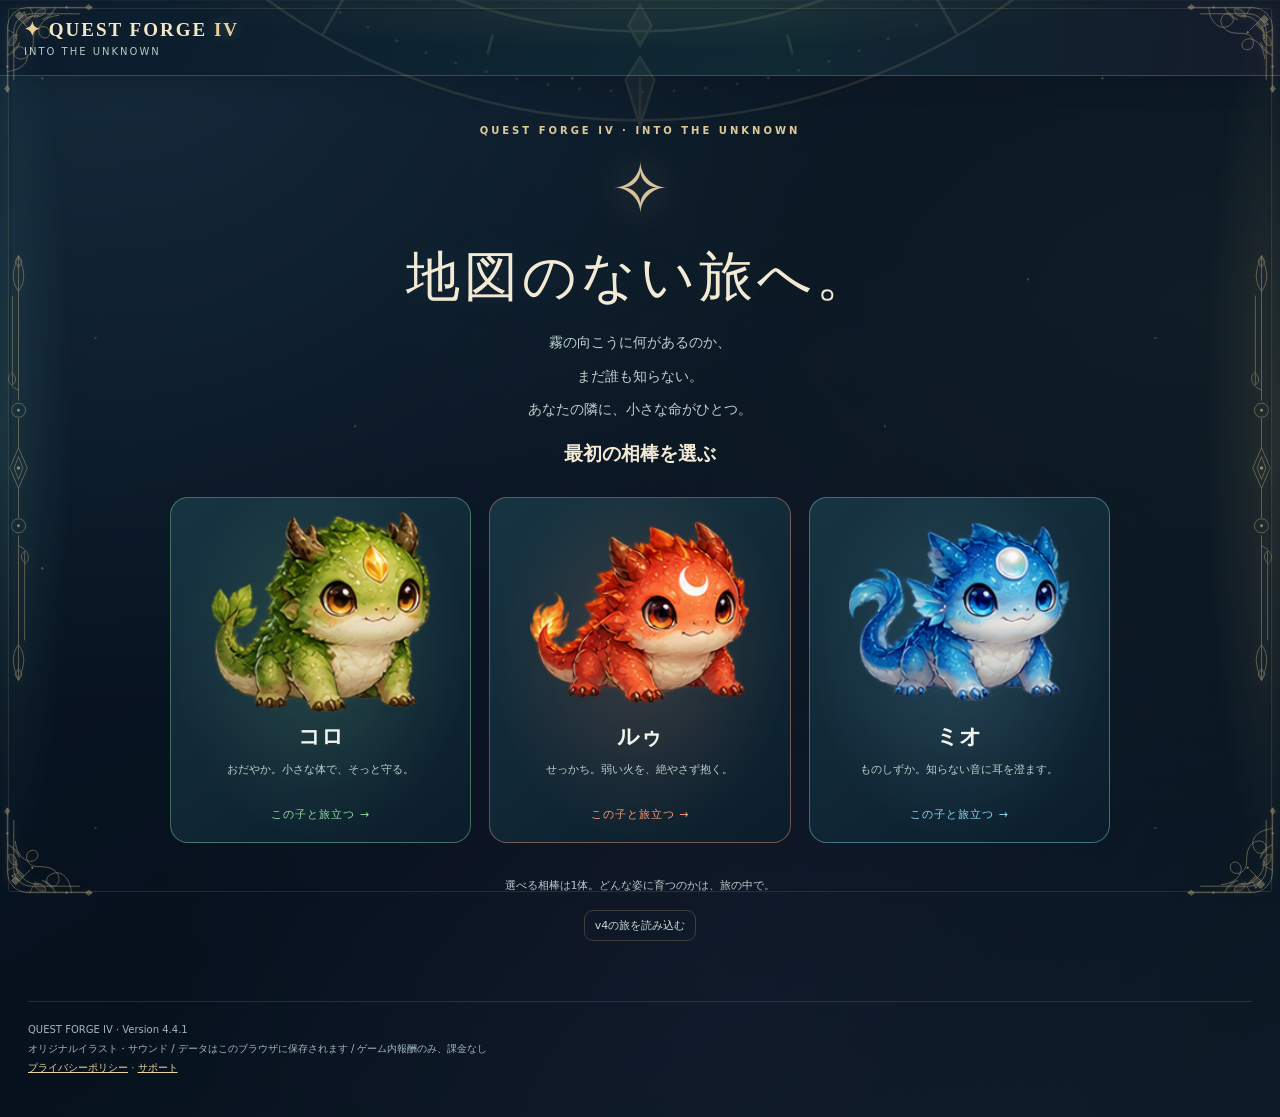
==== commit e58e9933: "Add offline iPhone host and App Store support pages Bundle the game for iPhone with optional local n" ====
--- a/docs/index.html
+++ b/docs/index.html
@@ -1 +1 @@
-<!doctype html><html lang="ja"><head><meta charset="utf-8"><meta name="viewport" content="width=device-width,initial-scale=1"><meta name="description" content="現実の5分を冒険に変える。仲間を育て、課題達成で攻撃し、ダンジョンを攻略する集中RPG。"><title>QUEST FORGE IV｜5分を、冒険に。</title><link rel="stylesheet" href="style.css?v=a85d9c349c6e"><link rel="stylesheet" href="fantasy.css?v=20c5c6684dac"><link rel="stylesheet" href="divine-frame.css?v=09fe3a084e53"><link rel="stylesheet" href="combat-fx.css?v=f8c08274d47d"></head><body><div class="divine-perimeter" aria-hidden="true"><span class="perimeter-halo"></span><span class="perimeter-rail rail-left"></span><span class="perimeter-rail rail-right"></span><i class="perimeter-corner corner-tl"></i><i class="perimeter-corner corner-tr"></i><i class="perimeter-corner corner-bl"></i><i class="perimeter-corner corner-br"></i></div><header><div class="brand"><em>✦</em> QUEST FORGE <em>IV</em><span class="version">INTO THE UNKNOWN</span></div><div class="wallet" id="wallet" aria-label="所持品"></div></header><main><div class="topbar"><nav id="nav" aria-label="メインメニュー"></nav><div id="sound" class="sound"></div></div><div id="app"></div><footer>QUEST FORGE IV · Version 4.4.0<br>オリジナルイラスト・サウンド / データはこのブラウザに保存されます / ゲーム内報酬のみ、課金なし</footer></main><div class="toast" id="toast" role="status" hidden></div><script>const ASSETS={"collection0": "assets/collection-a-alpha.png", "collection1": "assets/collection-b-alpha.png", "sheets": {"forest-guardian.png": {"url": "assets/forest-guardian.png", "width": 1536, "height": 1024}, "world-rooms.png": {"url": "assets/world-rooms.png", "width": 1536, "height": 1024}, "glacier-guardian.png": {"url": "assets/glacier-guardian.png", "width": 1536, "height": 1024}, "collection-b-alpha.png": {"url": "assets/collection-b-alpha.png", "width": 1254, "height": 1254}, "luminous-sanctuary-v1.png": {"url": "assets/luminous-sanctuary-v1.png", "width": 1672, "height": 941}, "rare-0.png": {"url": "assets/rare-0.png", "width": 1086, "height": 1448}, "rare-1.png": {"url": "assets/rare-1.png", "width": 1086, "height": 1448}, "elite-1.png": {"url": "assets/elite-1.png", "width": 1086, "height": 1448}, "elite-0.png": {"url": "assets/elite-0.png", "width": 1086, "height": 1448}, "dungeon-backgrounds.png": {"url": "assets/dungeon-backgrounds.png", "width": 2048, "height": 768}, "collection-a-alpha.png": {"url": "assets/collection-a-alpha.png", "width": 1254, "height": 1254}, "collection-a.png": {"url": "assets/collection-a.png", "width": 1254, "height": 1254}, "collection-b.png": {"url": "assets/collection-b.png", "width": 1254, "height": 1254}, "summon-gate-v1.png": {"url": "assets/summon-gate-v1.png", "width": 1672, "height": 941}, "common-0.png": {"url": "assets/common-0.png", "width": 1086, "height": 1448}, "common-1.png": {"url": "assets/common-1.png", "width": 1086, "height": 1448}, "common-2.png": {"url": "assets/common-2.png", "width": 1086, "height": 1448}, "companions.png": {"url": "assets/companions.png", "width": 1619, "height": 972}, "volcano-guardian.png": {"url": "assets/volcano-guardian.png", "width": 1536, "height": 1024}}};</script><script src="catalog.js?v=970878e5e327"></script><script src="engine.js?v=32f169a0ca56"></script><script src="art.js?v=782ce0d9a238"></script><script src="sound.js?v=2c8f2a5f9b86"></script><script src="app.js?v=4dfd5faac284"></script></body></html>
+<!doctype html><html lang="ja"><head><meta charset="utf-8"><meta name="viewport" content="width=device-width,initial-scale=1"><meta name="description" content="現実の5分を冒険に変える。仲間を育て、課題達成で攻撃し、ダンジョンを攻略する集中RPG。"><title>QUEST FORGE IV｜5分を、冒険に。</title><link rel="stylesheet" href="style.css?v=a85d9c349c6e"><link rel="stylesheet" href="fantasy.css?v=20c5c6684dac"><link rel="stylesheet" href="divine-frame.css?v=09fe3a084e53"><link rel="stylesheet" href="combat-fx.css?v=f8c08274d47d"></head><body><div class="divine-perimeter" aria-hidden="true"><span class="perimeter-halo"></span><span class="perimeter-rail rail-left"></span><span class="perimeter-rail rail-right"></span><i class="perimeter-corner corner-tl"></i><i class="perimeter-corner corner-tr"></i><i class="perimeter-corner corner-bl"></i><i class="perimeter-corner corner-br"></i></div><header><div class="brand"><em>✦</em> QUEST FORGE <em>IV</em><span class="version">INTO THE UNKNOWN</span></div><div class="wallet" id="wallet" aria-label="所持品"></div></header><main><div class="topbar"><nav id="nav" aria-label="メインメニュー"></nav><div id="sound" class="sound"></div></div><div id="app"></div><footer>QUEST FORGE IV · Version 4.4.1<br>オリジナルイラスト・サウンド / データはこのブラウザに保存されます / ゲーム内報酬のみ、課金なし<br><a href="privacy.html">プライバシーポリシー</a> · <a href="support.html">サポート</a></footer></main><div class="toast" id="toast" role="status" hidden></div><script>const ASSETS={"collection0": "assets/collection-a-alpha.png", "collection1": "assets/collection-b-alpha.png", "sheets": {"forest-guardian.png": {"url": "assets/forest-guardian.png", "width": 1536, "height": 1024}, "world-rooms.png": {"url": "assets/world-rooms.png", "width": 1536, "height": 1024}, "glacier-guardian.png": {"url": "assets/glacier-guardian.png", "width": 1536, "height": 1024}, "collection-b-alpha.png": {"url": "assets/collection-b-alpha.png", "width": 1254, "height": 1254}, "luminous-sanctuary-v1.png": {"url": "assets/luminous-sanctuary-v1.png", "width": 1672, "height": 941}, "rare-0.png": {"url": "assets/rare-0.png", "width": 1086, "height": 1448}, "rare-1.png": {"url": "assets/rare-1.png", "width": 1086, "height": 1448}, "elite-1.png": {"url": "assets/elite-1.png", "width": 1086, "height": 1448}, "elite-0.png": {"url": "assets/elite-0.png", "width": 1086, "height": 1448}, "dungeon-backgrounds.png": {"url": "assets/dungeon-backgrounds.png", "width": 2048, "height": 768}, "collection-a-alpha.png": {"url": "assets/collection-a-alpha.png", "width": 1254, "height": 1254}, "collection-a.png": {"url": "assets/collection-a.png", "width": 1254, "height": 1254}, "collection-b.png": {"url": "assets/collection-b.png", "width": 1254, "height": 1254}, "summon-gate-v1.png": {"url": "assets/summon-gate-v1.png", "width": 1672, "height": 941}, "common-0.png": {"url": "assets/common-0.png", "width": 1086, "height": 1448}, "common-1.png": {"url": "assets/common-1.png", "width": 1086, "height": 1448}, "common-2.png": {"url": "assets/common-2.png", "width": 1086, "height": 1448}, "companions.png": {"url": "assets/companions.png", "width": 1619, "height": 972}, "volcano-guardian.png": {"url": "assets/volcano-guardian.png", "width": 1536, "height": 1024}}};</script><script src="catalog.js?v=970878e5e327"></script><script src="engine.js?v=32f169a0ca56"></script><script src="art.js?v=782ce0d9a238"></script><script src="native.js?v=e39e6cccda83"></script><script src="sound.js?v=2710eec61737"></script><script src="app.js?v=948ca5981c1e"></script></body></html>
